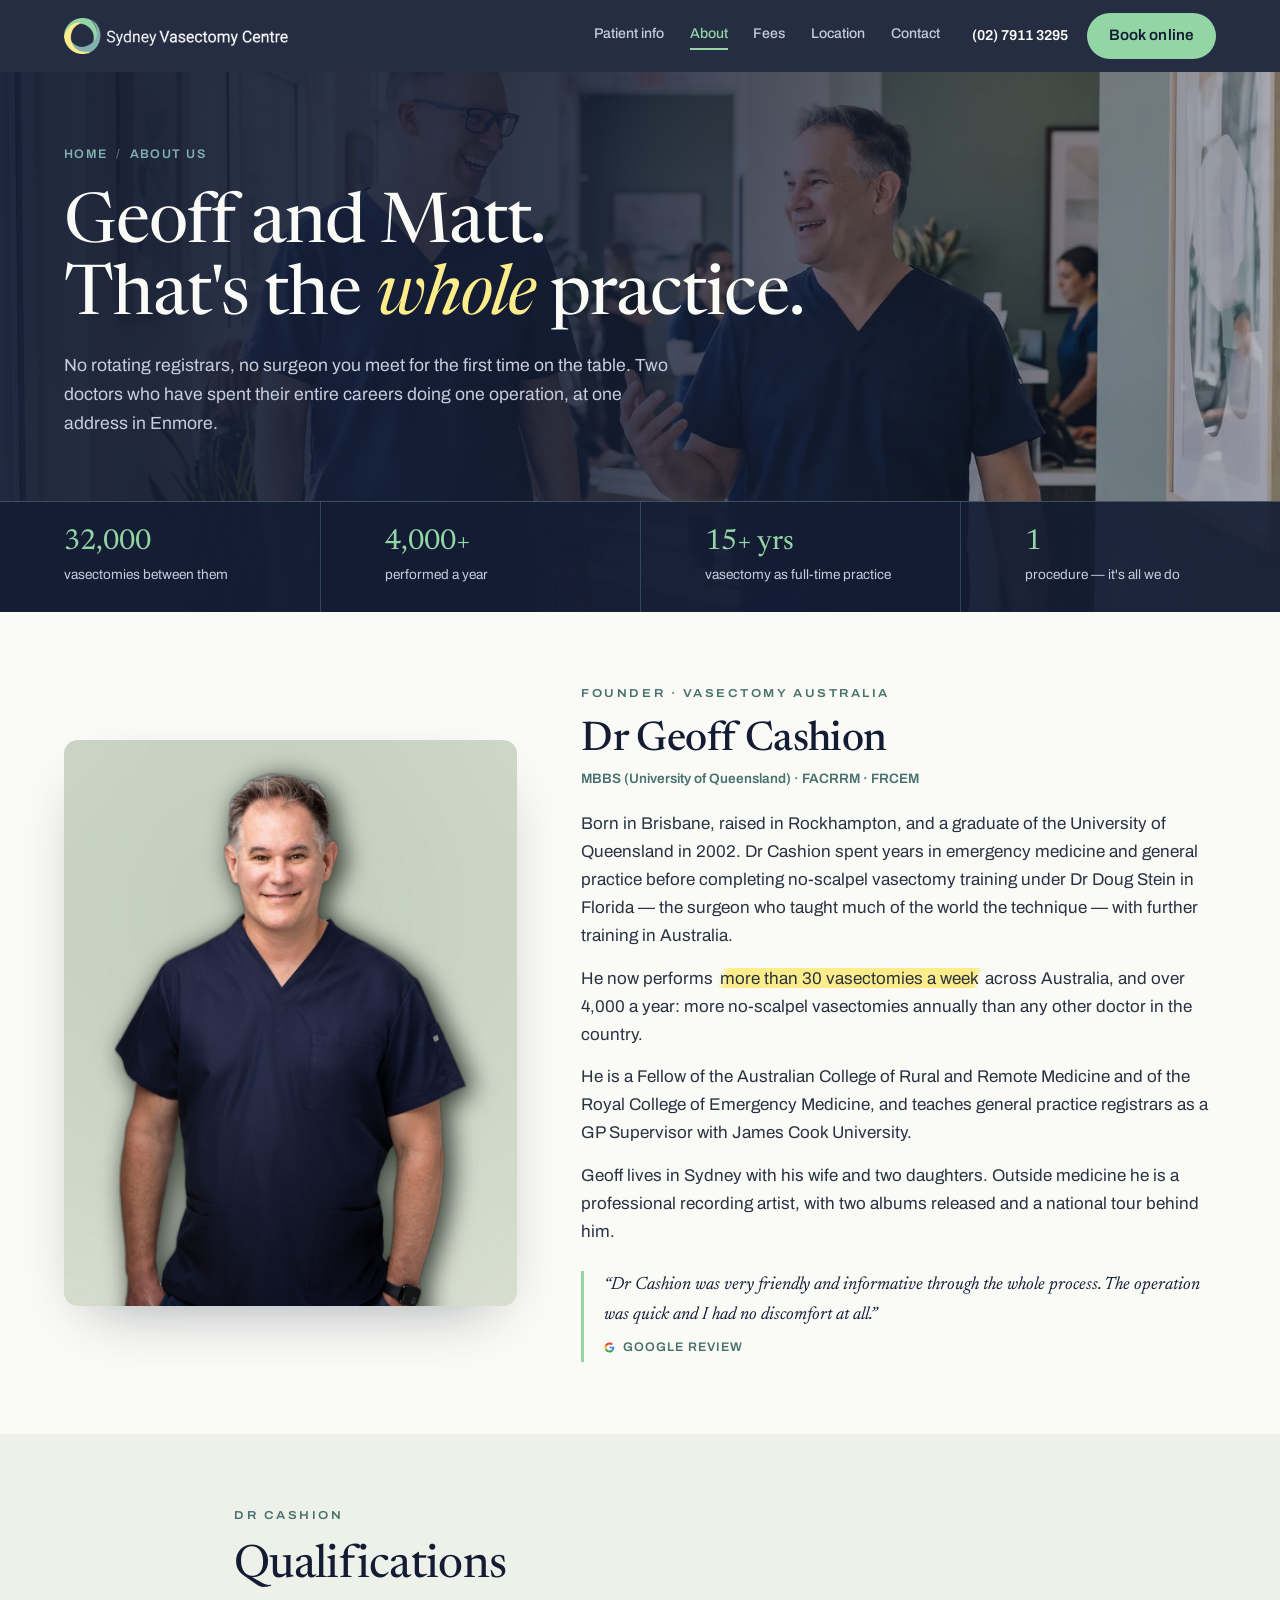
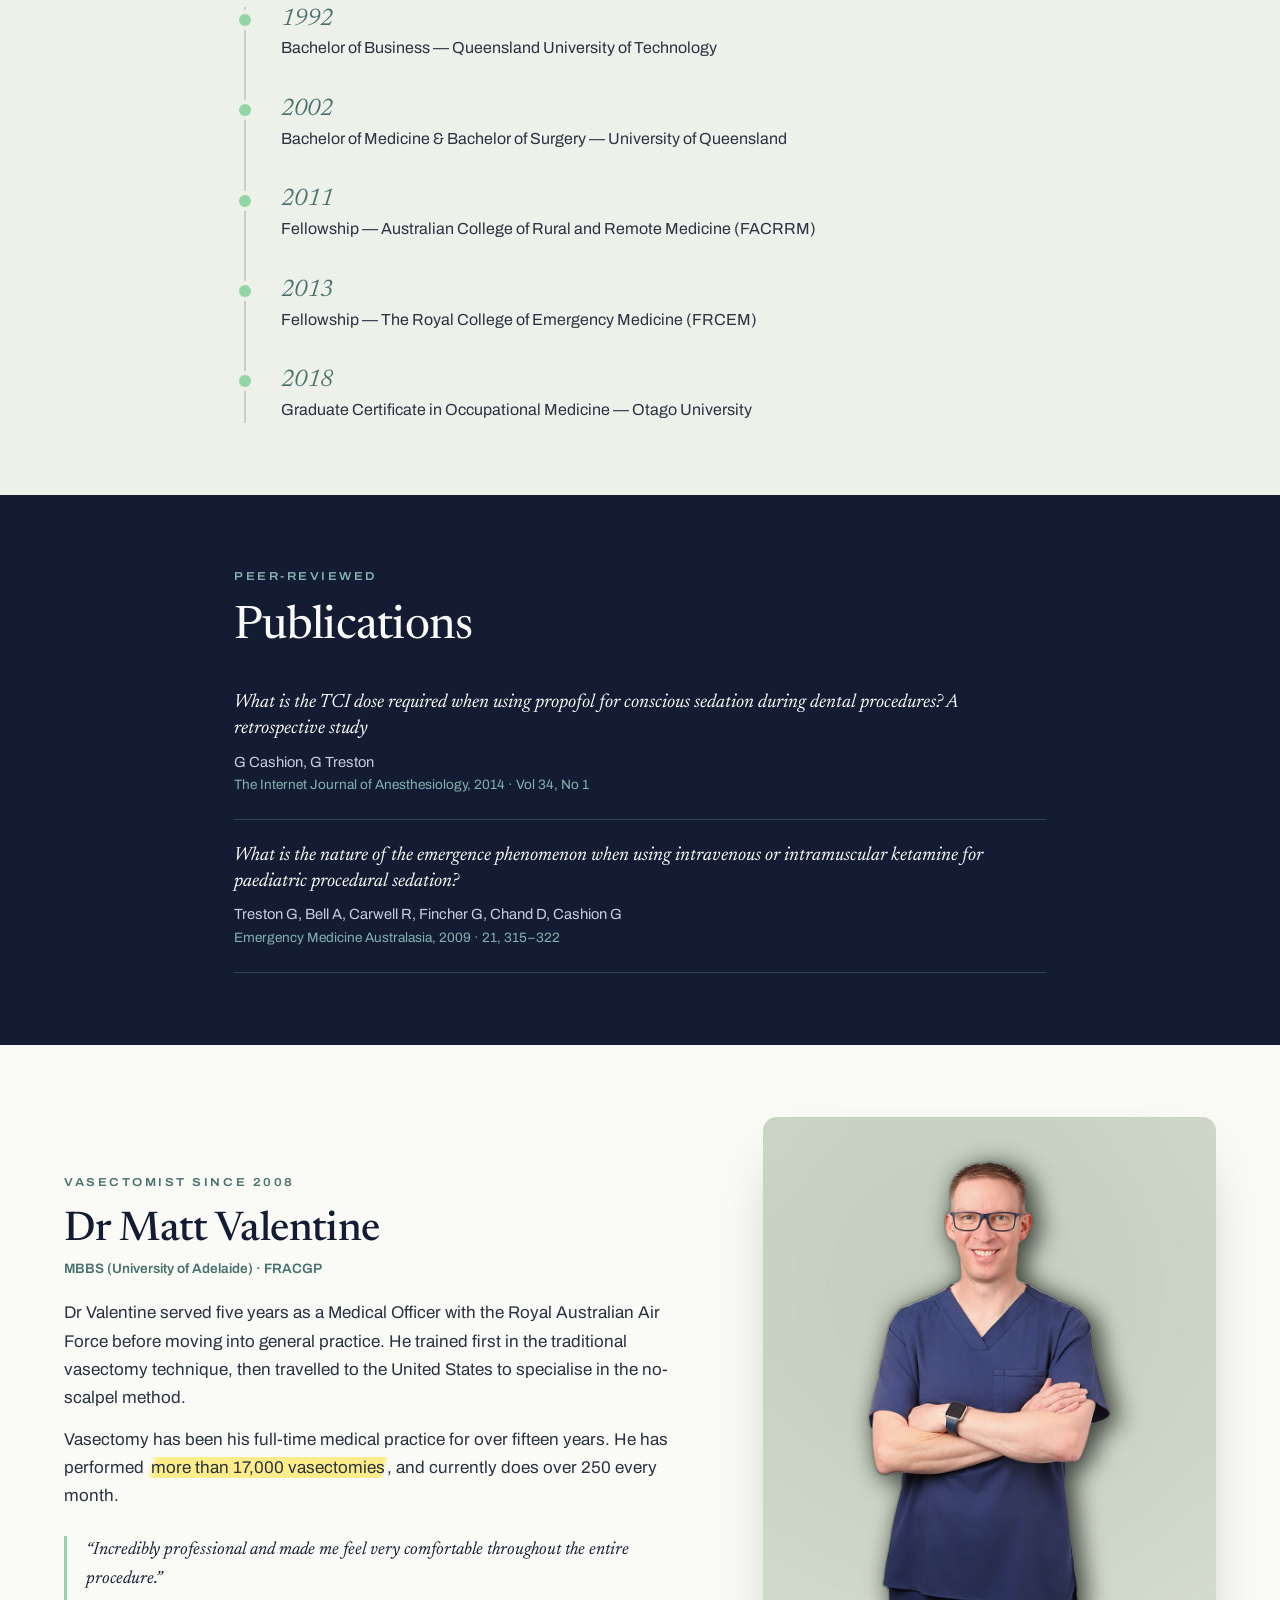
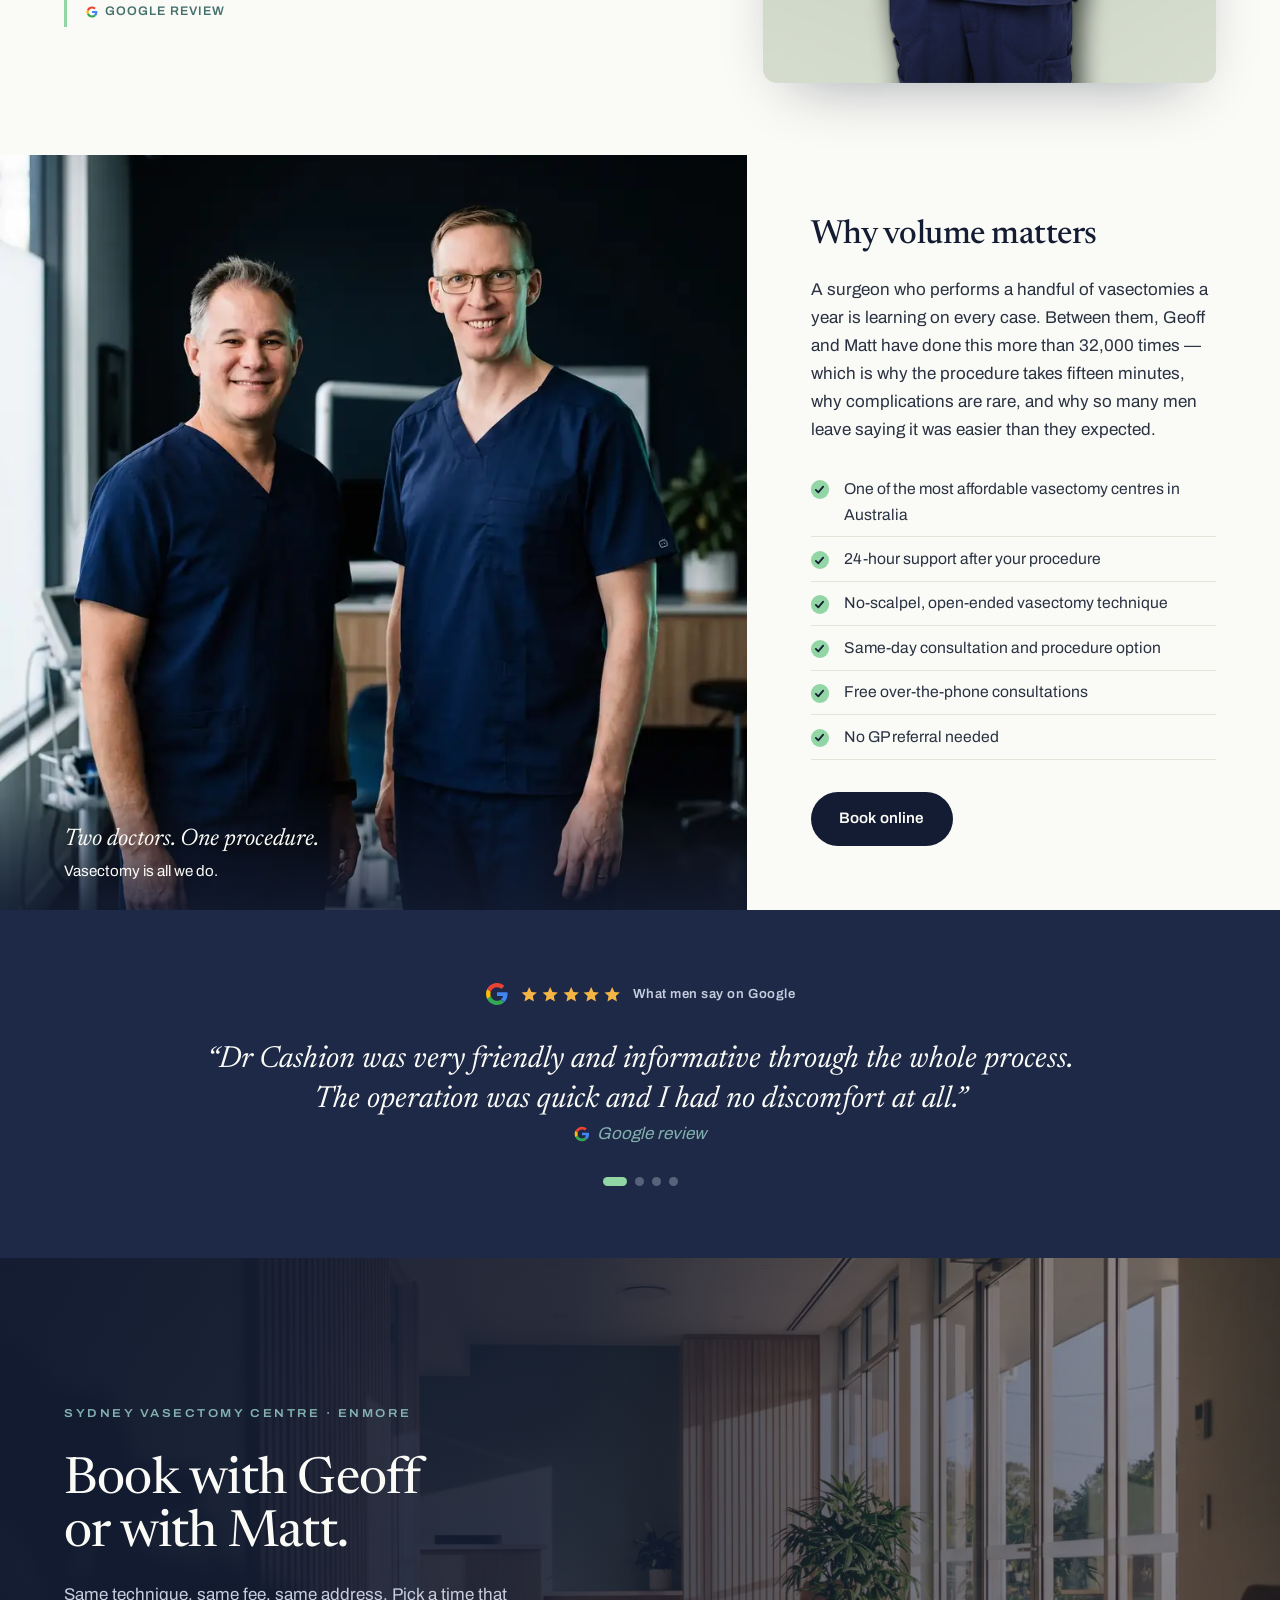
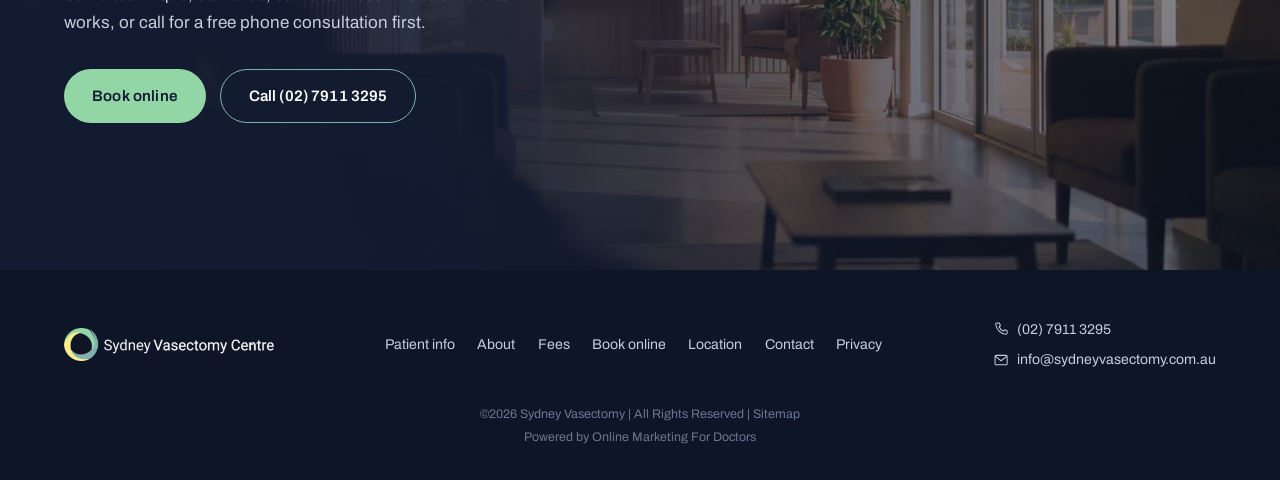
==== about.html @ 4522654b "Build out the remaining pages Adds the six inner pages the old site carried, in the same editorial s" ====
<!DOCTYPE html>
<html lang="en-AU">
<head>
<meta charset="utf-8">
<meta name="viewport" content="width=device-width, initial-scale=1">
<title>About Us | Dr Geoff Cashion &amp; Dr Matt Valentine | Sydney Vasectomy Centre</title>
<meta name="description" content="Meet Dr Geoff Cashion and Dr Matt Valentine — between them, 32,000 vasectomies. The Sydney Vasectomy Centre performs no-scalpel vasectomy, and nothing else, in Enmore.">
<link rel="icon" type="image/png" href="assets/img/logo-mark.png">
<link rel="stylesheet" href="assets/css/style.css">
<link rel="stylesheet" href="assets/css/pages.css">
</head>
<body>

<header class="topbar" id="top">
  <a class="brand" href="index.html">
    <img src="assets/img/logo.png" alt="Sydney Vasectomy Centre" width="380" height="60">
  </a>
  <nav class="nav" aria-label="Main">
    <a href="patient-information.html">Patient info</a>
    <a href="about.html" aria-current="page">About</a>
    <a href="fees.html">Fees</a>
    <a href="location.html">Location</a>
    <a href="contact.html">Contact</a>
  </nav>
  <div class="topbar-actions">
    <a class="phone" href="tel:0279113295">(02) 7911 3295</a>
    <a class="btn btn-mint" href="book.html">Book online</a>
  </div>
  <button class="nav-toggle" aria-expanded="false" aria-label="Open menu"><span></span></button>
</header>

<main>

  <!-- ============ HERO ============ -->
  <section class="page-hero">
    <img class="page-hero-bg" src="assets/img/duo-corridor.webp" alt="" width="1600" height="1073">
    <div class="page-hero-inner">
      <p class="crumbs"><a href="index.html">Home</a><span>/</span>About us</p>
      <h1>Geoff and Matt.<br>That's the <em>whole</em> practice.</h1>
      <p class="lede-light">No rotating registrars, no surgeon you meet for the first time
      on the table. Two doctors who have spent their entire careers doing one operation,
      at one address in Enmore.</p>
    </div>
    <div class="facts">
      <div><strong>32,000</strong><span>vasectomies between them</span></div>
      <div><strong>4,000+</strong><span>performed a year</span></div>
      <div><strong>15+ yrs</strong><span>vasectomy as full-time practice</span></div>
      <div><strong>1</strong><span>procedure — it's all we do</span></div>
    </div>
  </section>

  <!-- ============ DR GEOFF ============ -->
  <section class="band-paper" id="dr-cashion">
    <div class="wrap">
      <article class="profile">
        <figure class="profile-photo">
          <img src="assets/img/dr-geoff-studio.jpg" alt="Dr Geoff Cashion" width="1000" height="1250">
        </figure>
        <div class="profile-body">
          <p class="eyebrow">Founder · Vasectomy Australia</p>
          <h3>Dr Geoff Cashion</h3>
          <p class="credentials">MBBS (University of Queensland) · FACRRM · FRCEM</p>
          <p>Born in Brisbane, raised in Rockhampton, and a graduate of the University of
          Queensland in 2002. Dr Cashion spent years in emergency medicine and general
          practice before completing no-scalpel vasectomy training under Dr Doug Stein in
          Florida — the surgeon who taught much of the world the technique — with further
          training in Australia.</p>
          <p>He now performs <mark>more than 30 vasectomies a week</mark> across Australia,
          and over 4,000 a year: more no-scalpel vasectomies annually than any other doctor
          in the country.</p>
          <p>He is a Fellow of the Australian College of Rural and Remote Medicine and of
          the Royal College of Emergency Medicine, and teaches general practice registrars
          as a GP Supervisor with James Cook University.</p>
          <p>Geoff lives in Sydney with his wife and two daughters. Outside medicine he is
          a professional recording artist, with two albums released and a national tour
          behind him.</p>
          <blockquote class="margin-quote">
            <p>“Dr Cashion was very friendly and informative through the whole process.
            The operation was quick and I had no discomfort at all.”</p>
            <cite class="google-cite"><span class="g-logo" aria-hidden="true"></span>Google review</cite>
          </blockquote>
        </div>
      </article>
    </div>
  </section>

  <!-- ============ QUALIFICATIONS TIMELINE ============ -->
  <section class="band-sage">
    <div class="wrap wrap-narrow">
      <p class="eyebrow">Dr Cashion</p>
      <h2 class="section-title">Qualifications</h2>
      <ol class="timeline">
        <li>
          <span class="t-year">1992</span>
          <p class="t-body">Bachelor of Business — Queensland University of Technology</p>
        </li>
        <li>
          <span class="t-year">2002</span>
          <p class="t-body">Bachelor of Medicine &amp; Bachelor of Surgery — University of Queensland</p>
        </li>
        <li>
          <span class="t-year">2011</span>
          <p class="t-body">Fellowship — Australian College of Rural and Remote Medicine (FACRRM)</p>
        </li>
        <li>
          <span class="t-year">2013</span>
          <p class="t-body">Fellowship — The Royal College of Emergency Medicine (FRCEM)</p>
        </li>
        <li>
          <span class="t-year">2018</span>
          <p class="t-body">Graduate Certificate in Occupational Medicine — Otago University</p>
        </li>
      </ol>
    </div>
  </section>

  <!-- ============ PUBLICATIONS ============ -->
  <section class="band-ink">
    <div class="wrap wrap-narrow">
      <p class="eyebrow eyebrow-light">Peer-reviewed</p>
      <h2 class="section-title">Publications</h2>
      <ul class="papers">
        <li>
          <cite>What is the TCI dose required when using propofol for conscious sedation
          during dental procedures? A retrospective study</cite>
          <p class="authors">G Cashion, G Treston</p>
          <p class="journal">The Internet Journal of Anesthesiology, 2014 · Vol 34, No 1</p>
        </li>
        <li>
          <cite>What is the nature of the emergence phenomenon when using intravenous or
          intramuscular ketamine for paediatric procedural sedation?</cite>
          <p class="authors">Treston G, Bell A, Carwell R, Fincher G, Chand D, Cashion G</p>
          <p class="journal">Emergency Medicine Australasia, 2009 · 21, 315–322</p>
        </li>
      </ul>
    </div>
  </section>

  <!-- ============ DR MATT ============ -->
  <section class="band-paper" id="dr-valentine">
    <div class="wrap">
      <article class="profile profile-flip">
        <figure class="profile-photo">
          <img src="assets/img/dr-matt-studio.jpg" alt="Dr Matt Valentine" width="1000" height="1250" loading="lazy">
        </figure>
        <div class="profile-body">
          <p class="eyebrow">Vasectomist since 2008</p>
          <h3>Dr Matt Valentine</h3>
          <p class="credentials">MBBS (University of Adelaide) · FRACGP</p>
          <p>Dr Valentine served five years as a Medical Officer with the Royal Australian
          Air Force before moving into general practice. He trained first in the traditional
          vasectomy technique, then travelled to the United States to specialise in the
          no-scalpel method.</p>
          <p>Vasectomy has been his full-time medical practice for over fifteen years. He has
          performed <mark>more than 17,000 vasectomies</mark>, and currently does over 250
          every month.</p>
          <blockquote class="margin-quote">
            <p>“Incredibly professional and made me feel very comfortable throughout the
            entire procedure.”</p>
            <cite class="google-cite"><span class="g-logo" aria-hidden="true"></span>Google review</cite>
          </blockquote>
        </div>
      </article>
    </div>
  </section>

  <!-- ============ WHY IT MATTERS ============ -->
  <section class="duo-band">
    <figure class="duo-image">
      <img src="assets/img/hero-duo.webp" alt="Dr Geoff Cashion and Dr Matt Valentine" width="900" height="1117" loading="lazy">
      <figcaption><span>Two doctors. One procedure.</span> Vasectomy is all we do.</figcaption>
    </figure>
    <div class="why-choose">
      <h2>Why volume matters</h2>
      <p style="margin-bottom:1.4rem">A surgeon who performs a handful of vasectomies a year
      is learning on every case. Between them, Geoff and Matt have done this more than
      32,000 times — which is why the procedure takes fifteen minutes, why complications
      are rare, and why so many men leave saying it was easier than they expected.</p>
      <ul class="checklist">
        <li>One of the most affordable vasectomy centres in Australia</li>
        <li>24-hour support after your procedure</li>
        <li>No-scalpel, open-ended vasectomy technique</li>
        <li>Same-day consultation and procedure option</li>
        <li>Free over-the-phone consultations</li>
        <li>No GP referral needed</li>
      </ul>
      <a class="btn btn-navy" href="book.html">Book online</a>
    </div>
  </section>

  <!-- ============ REVIEWS CAROUSEL ============ -->
  <section class="band-navy">
    <div class="wrap">
      <div class="rating" style="justify-content:center;margin-bottom:2.2rem">
        <span class="g-logo g-logo-lg" aria-hidden="true"></span>
        <span class="stars" aria-hidden="true">
          <svg viewBox="0 0 24 24"><polygon points="12,2.5 14.9,9 22,9.7 16.7,14.4 18.2,21.4 12,17.8 5.8,21.4 7.3,14.4 2,9.7 9.1,9"/></svg>
          <svg viewBox="0 0 24 24"><polygon points="12,2.5 14.9,9 22,9.7 16.7,14.4 18.2,21.4 12,17.8 5.8,21.4 7.3,14.4 2,9.7 9.1,9"/></svg>
          <svg viewBox="0 0 24 24"><polygon points="12,2.5 14.9,9 22,9.7 16.7,14.4 18.2,21.4 12,17.8 5.8,21.4 7.3,14.4 2,9.7 9.1,9"/></svg>
          <svg viewBox="0 0 24 24"><polygon points="12,2.5 14.9,9 22,9.7 16.7,14.4 18.2,21.4 12,17.8 5.8,21.4 7.3,14.4 2,9.7 9.1,9"/></svg>
          <svg viewBox="0 0 24 24"><polygon points="12,2.5 14.9,9 22,9.7 16.7,14.4 18.2,21.4 12,17.8 5.8,21.4 7.3,14.4 2,9.7 9.1,9"/></svg>
        </span>
        <span class="rating-label">What men say on Google</span>
      </div>

      <div class="carousel">
        <div class="carousel-track">
          <figure>
            <blockquote><p>“Dr Cashion was very friendly and informative through the whole
            process. The operation was quick and I had no discomfort at all.”</p></blockquote>
            <cite class="google-cite"><span class="g-logo" aria-hidden="true"></span>Google review</cite>
          </figure>
          <figure>
            <blockquote><p>“Incredibly professional and made me feel very comfortable
            throughout the entire procedure.”</p></blockquote>
            <cite class="google-cite"><span class="g-logo" aria-hidden="true"></span>Google review</cite>
          </figure>
          <figure>
            <blockquote><p>“He's the doc who did my vasectomy and he's great. In and out,
            no fuss, and he explained everything as he went.”</p></blockquote>
            <cite class="google-cite"><span class="g-logo" aria-hidden="true"></span>Google review</cite>
          </figure>
          <figure>
            <blockquote><p>“Easily the least stressful medical appointment I've ever had.
            Back at work the next day.”</p></blockquote>
            <cite class="google-cite"><span class="g-logo" aria-hidden="true"></span>Google review</cite>
          </figure>
        </div>
        <div class="carousel-dots" role="tablist" aria-label="Reviews"></div>
      </div>
    </div>
  </section>

  <!-- ============ CTA ============ -->
  <section class="closing">
    <img class="closing-bg" src="assets/img/clinic-bg.webp" alt="" width="1500" height="837" loading="lazy">
    <div class="closing-inner">
      <p class="eyebrow eyebrow-light">Sydney Vasectomy Centre · Enmore</p>
      <h2>Book with Geoff<br>or with Matt.</h2>
      <p>Same technique, same fee, same address. Pick a time that works, or call for a free
      phone consultation first.</p>
      <div class="hero-cta">
        <a class="btn btn-mint" href="book.html">Book online</a>
        <a class="btn btn-ghost" href="tel:0279113295">Call (02) 7911 3295</a>
      </div>
    </div>
  </section>

</main>

<footer class="footer">
  <div class="footer-inner">
    <img class="footer-logo" src="assets/img/logo.png" alt="Sydney Vasectomy Centre" width="380" height="60">
    <nav aria-label="Footer">
      <a href="patient-information.html">Patient info</a>
      <a href="about.html">About</a>
      <a href="fees.html">Fees</a>
      <a href="book.html">Book online</a>
      <a href="location.html">Location</a>
      <a href="contact.html">Contact</a>
      <a href="privacy-policy.html">Privacy</a>
    </nav>
    <div class="footer-contact">
      <a href="tel:0279113295">
        <svg class="icon" viewBox="0 0 24 24" aria-hidden="true"><path d="M6.5 3h3l1.5 4-2 1.5a12 12 0 0 0 6.5 6.5L17 13l4 1.5v3a2 2 0 0 1-2.2 2A17 17 0 0 1 4 5.2 2 2 0 0 1 6 3z"/></svg>
        (02) 7911 3295
      </a>
      <a href="mailto:info@sydneyvasectomy.com.au">
        <svg class="icon" viewBox="0 0 24 24" aria-hidden="true"><rect x="3" y="5" width="18" height="14" rx="2"/><path d="M3.5 6.5 12 13l8.5-6.5"/></svg>
        info@sydneyvasectomy.com.au
      </a>
    </div>
  </div>
  <p class="footer-legal">©2026 Sydney Vasectomy | All Rights Reserved | Sitemap<br>
  Powered by Online Marketing For Doctors</p>
</footer>

<script src="assets/js/main.js"></script>
</body>
</html>
---- assets/css/style.css ----
/* ================================================================
   Sydney Vasectomy Centre — editorial rebuild
   Palette: scrub ink, paper, logo mint / butter / teal
   Type: Newsreader (display) + Archivo (text)
   ================================================================ */

@font-face {
  font-family: 'Newsreader';
  src: url('../fonts/Newsreader[opsz,wght].woff2') format('woff2');
  font-weight: 200 800;
  font-style: normal;
  font-display: swap;
}
@font-face {
  font-family: 'Newsreader';
  src: url('../fonts/Newsreader-Italic[opsz,wght].woff2') format('woff2');
  font-weight: 200 800;
  font-style: italic;
  font-display: swap;
}
@font-face {
  font-family: 'Archivo';
  src: url('../fonts/Archivo[wdth,wght].woff2') format('woff2');
  font-weight: 100 900;
  font-stretch: 62.5% 125%;
  font-display: swap;
}

:root {
  --ink: #131c33;
  --navy: #1d2947;
  --paper: #fafaf6;
  --sage: #eef1ea;
  --mint: #93d6a6;
  --butter: #fded8a;
  --teal: #83b1af;
  --teal-deep: #47716d;
  --text: #2a3242;
  --text-light: #c6cddd;
  --serif: 'Newsreader', 'Iowan Old Style', Georgia, serif;
  --sans: 'Archivo', 'Helvetica Neue', Arial, sans-serif;
  --gutter: clamp(1.25rem, 5vw, 4.5rem);
}

* { margin: 0; padding: 0; box-sizing: border-box; }

html { scroll-behavior: smooth; }
@media (prefers-reduced-motion: reduce) {
  html { scroll-behavior: auto; }
  *, *::before, *::after { animation: none !important; transition: none !important; }
}

body {
  font-family: var(--sans);
  font-size: 1.0625rem;
  line-height: 1.65;
  color: var(--text);
  background: var(--paper);
  -webkit-font-smoothing: antialiased;
}

img { max-width: 100%; height: auto; display: block; }

h1, h2, h3 {
  font-family: var(--serif);
  font-optical-sizing: auto;
  font-weight: 500;
  line-height: 1.04;
  letter-spacing: -0.015em;
  color: var(--ink);
}

a { color: var(--teal-deep); }

mark {
  background: linear-gradient(104deg, transparent 2%, var(--butter) 5%, var(--butter) 96%, transparent 98%);
  padding: 0.05em 0.25em;
  margin: 0 -0.1em;
  color: inherit;
  border-radius: 2px;
}

.eyebrow {
  font-size: 0.72rem;
  font-weight: 600;
  font-stretch: 112%;
  letter-spacing: 0.22em;
  text-transform: uppercase;
  color: var(--teal-deep);
  margin-bottom: 1.1rem;
}
.eyebrow-light { color: var(--teal); }

/* ---------------- buttons ---------------- */
.btn {
  display: inline-block;
  font-family: var(--sans);
  font-weight: 600;
  font-size: 0.95rem;
  letter-spacing: 0.01em;
  text-decoration: none;
  padding: 0.85rem 1.7rem;
  border-radius: 999px;
  border: 1.5px solid transparent;
  transition: transform 0.15s ease, background-color 0.15s ease, color 0.15s ease;
}
.btn:hover { transform: translateY(-1px); }
.btn:focus-visible { outline: 3px solid var(--mint); outline-offset: 3px; }
.btn-mint { background: var(--mint); color: var(--ink); }
.btn-mint:hover { background: #a6e0b6; }
.btn-ghost { border-color: var(--teal); color: var(--paper); }
.btn-ghost:hover { border-color: var(--mint); color: var(--mint); }
.btn-navy { background: var(--ink); color: var(--paper); }
.btn-navy:hover { background: var(--navy); }

/* ---------------- topbar ---------------- */
.topbar {
  position: sticky;
  top: 0;
  z-index: 50;
  display: flex;
  align-items: center;
  gap: 2rem;
  padding: 0.8rem var(--gutter);
  background: rgba(19, 28, 51, 0.92);
  backdrop-filter: blur(8px);
}
.brand {
  display: flex;
  align-items: center;
  text-decoration: none;
  margin-right: auto;
}
.brand img { width: 224px; height: auto; }
.nav { display: flex; gap: 1.6rem; }
.nav a {
  font-size: 0.88rem;
  font-weight: 500;
  color: var(--text-light);
  text-decoration: none;
}
.nav a:hover { color: var(--mint); }
.topbar-actions { display: flex; align-items: center; gap: 1.2rem; }
.topbar-actions .btn { padding: 0.6rem 1.3rem; }
.phone {
  font-size: 0.9rem;
  font-weight: 600;
  color: var(--paper);
  text-decoration: none;
  white-space: nowrap;
}
.phone:hover { color: var(--mint); }
.nav-toggle { display: none; }

/* ---------------- hero ---------------- */
.hero {
  background: var(--ink);
  color: var(--text-light);
  overflow: hidden;
}
.hero-inner {
  display: grid;
  grid-template-columns: minmax(0, 1.1fr) minmax(0, 0.9fr);
  align-items: end;
  gap: 2rem;
  max-width: 1280px;
  margin: 0 auto;
  padding: clamp(3rem, 7vh, 5.5rem) var(--gutter) 0;
}
.hero-copy { padding-bottom: clamp(2.5rem, 6vh, 5rem); }
.hero h1 {
  font-size: clamp(2.9rem, 6.6vw, 5.9rem);
  font-weight: 420;
  color: var(--paper);
  margin-bottom: 1.6rem;
}
.hero .tally {
  font-style: italic;
  font-weight: 340;
  color: var(--butter);
  letter-spacing: 0.01em;
}
.hero-sub {
  max-width: 34rem;
  font-size: 1.14rem;
  margin-bottom: 2.2rem;
}
.hero-sub strong { color: var(--paper); }
.hero-cta { display: flex; flex-wrap: wrap; gap: 0.9rem; }

.hero-portrait {
  position: relative;
  align-self: end;
}
.hero-portrait img {
  width: 100%;
  border-radius: 14px 14px 0 0;
  box-shadow: 0 -10px 60px -20px rgba(0, 0, 0, 0.6);
}
.hero-portrait figcaption {
  position: absolute;
  left: 1rem;
  bottom: 1rem;
  font-size: 0.7rem;
  font-weight: 600;
  font-stretch: 112%;
  letter-spacing: 0.14em;
  text-transform: uppercase;
  color: var(--paper);
  background: rgba(19, 28, 51, 0.72);
  backdrop-filter: blur(4px);
  padding: 0.35rem 0.8rem;
  border-radius: 999px;
}

.hero-stats {
  display: grid;
  grid-template-columns: repeat(4, 1fr);
  border-top: 1px solid rgba(131, 177, 175, 0.28);
}
.hero-stats > div {
  padding: 1.4rem var(--gutter);
  text-align: left;
}
.hero-stats > div + div { border-left: 1px solid rgba(131, 177, 175, 0.28); }
.hero-stats strong {
  display: block;
  font-family: var(--serif);
  font-size: 1.9rem;
  font-weight: 450;
  color: var(--mint);
  line-height: 1.1;
}
.hero-stats span { font-size: 0.85rem; }

/* ---------------- thin icons ---------------- */
.icon {
  width: 1.15em;
  height: 1.15em;
  flex: none;
  fill: none;
  stroke: currentColor;
  stroke-width: 1.5;
  stroke-linecap: round;
  stroke-linejoin: round;
  vertical-align: -0.18em;
}
.icon-lg {
  width: 2rem;
  height: 2rem;
  stroke-width: 1.2;
  color: var(--teal-deep);
  margin-bottom: 0.9rem;
  display: block;
}
.btn .icon { margin-right: 0.5rem; }
.btn { display: inline-flex; align-items: center; justify-content: center; }

/* Google mark — official four-colour G */
.g-logo {
  display: inline-block;
  width: 0.95em;
  height: 0.95em;
  flex: none;
  vertical-align: -0.14em;
  background: center/contain no-repeat url("data:image/svg+xml,%3Csvg xmlns='http://www.w3.org/2000/svg' viewBox='0 0 48 48'%3E%3Cpath fill='%234285F4' d='M45.1 24.5c0-1.6-.1-2.7-.4-4H24v7.3h12.1c-.2 1.9-1.6 4.9-4.5 6.9l6.9 5.4c4.1-3.8 6.6-9.4 6.6-15.6z'/%3E%3Cpath fill='%2334A853' d='M24 46c5.9 0 10.9-2 14.5-5.3l-6.9-5.4c-1.9 1.3-4.4 2.2-7.6 2.2-5.8 0-10.7-3.8-12.5-9.1l-7.1 5.5C8.1 41 15.4 46 24 46z'/%3E%3Cpath fill='%23FBBC05' d='M11.5 28.4c-.5-1.4-.7-2.9-.7-4.4s.3-3 .7-4.4l-7.1-5.5C2.9 17 2 20.4 2 24s.9 7 2.4 9.9l7.1-5.5z'/%3E%3Cpath fill='%23EA4335' d='M24 10.5c4.1 0 6.9 1.8 8.5 3.3l6.1-6C34.9 4.3 29.9 2 24 2 15.4 2 8.1 7 4.4 14.1l7.1 5.5c1.8-5.3 6.7-9.1 12.5-9.1z'/%3E%3C/svg%3E");
}
.g-logo-lg { width: 1.5rem; height: 1.5rem; }
.google-cite {
  display: inline-flex;
  align-items: center;
  gap: 0.45rem;
}

/* ---------------- pillars ---------------- */
.pillars {
  display: grid;
  grid-template-columns: repeat(3, 1fr);
  gap: clamp(1.5rem, 4vw, 4rem);
  max-width: 1280px;
  margin: 0 auto;
  padding: clamp(3.5rem, 8vh, 6rem) var(--gutter);
}
.pillar h2 {
  font-size: 1.9rem;
  font-style: italic;
  font-weight: 460;
  margin-bottom: 0.7rem;
}
.pillar h2::after {
  content: '';
  display: block;
  width: 2.4rem;
  height: 4px;
  margin-top: 0.6rem;
  background: var(--mint);
  border-radius: 2px;
}
.pillar:nth-child(2) h2::after { background: var(--butter); }
.pillar:nth-child(3) h2::after { background: var(--teal); }
.pillar p { font-size: 0.98rem; }

/* ---------------- doctors ---------------- */
.doctors {
  background: var(--sage);
  padding: clamp(4rem, 9vh, 7rem) var(--gutter);
}
.section-head { max-width: 1280px; margin: 0 auto 3.5rem; }
.section-head h2, .faq h2, .pricing h2, .closing h2 {
  font-size: clamp(2rem, 4vw, 3.2rem);
  font-weight: 440;
}

.profile {
  display: grid;
  grid-template-columns: minmax(0, 5fr) minmax(0, 7fr);
  gap: clamp(2rem, 5vw, 5rem);
  align-items: center;
  max-width: 1280px;
  margin: 0 auto;
}
.profile + .profile { margin-top: clamp(3.5rem, 8vh, 6rem); }
.profile-flip { grid-template-columns: minmax(0, 7fr) minmax(0, 5fr); }
.profile-flip .profile-photo { order: 2; }
.profile-photo img {
  width: 100%;
  border-radius: 14px;
  box-shadow: 0 24px 60px -30px rgba(19, 28, 51, 0.45);
}
.profile-body h3 {
  font-size: clamp(1.9rem, 3.2vw, 2.7rem);
  margin-bottom: 0.35rem;
}
.credentials {
  font-size: 0.85rem;
  font-weight: 600;
  color: var(--teal-deep);
  margin-bottom: 1.2rem;
}
.profile-body > p + p { margin-top: 0.9rem; }
.margin-quote {
  margin-top: 1.6rem;
  padding-left: 1.2rem;
  border-left: 3px solid var(--mint);
}
.margin-quote p {
  font-family: var(--serif);
  font-style: italic;
  font-size: 1.12rem;
  color: var(--ink);
}
.margin-quote cite {
  display: block;
  margin-top: 0.4rem;
  font-style: normal;
  font-size: 0.78rem;
  font-weight: 600;
  letter-spacing: 0.08em;
  text-transform: uppercase;
  color: var(--teal-deep);
}

/* ---------------- duo band + why choose ---------------- */
.duo-band {
  display: grid;
  grid-template-columns: minmax(0, 7fr) minmax(0, 5fr);
  align-items: stretch;
  background: var(--paper);
}
.duo-image { position: relative; min-height: clamp(320px, 40vw, 620px); }
.duo-image img {
  position: absolute;
  inset: 0;
  width: 100%;
  height: 100%;
  object-fit: cover;
}
.duo-image figcaption {
  position: absolute;
  left: 0;
  bottom: 0;
  padding: 2.2rem var(--gutter) 1.6rem;
  width: 100%;
  color: var(--paper);
  font-size: 0.95rem;
  background: linear-gradient(transparent, rgba(19, 28, 51, 0.82));
}
.duo-image figcaption span {
  display: block;
  font-family: var(--serif);
  font-size: 1.5rem;
  font-style: italic;
}
.why-choose {
  padding: clamp(2.5rem, 5vw, 4rem);
  display: flex;
  flex-direction: column;
  justify-content: center;
}
.why-choose h2 { font-size: clamp(1.7rem, 2.6vw, 2.3rem); margin-bottom: 1.4rem; }
.checklist { list-style: none; margin-bottom: 2rem; }
.checklist li {
  position: relative;
  padding: 0.55rem 0 0.55rem 2.1rem;
  border-bottom: 1px solid #e2e5da;
  font-size: 0.98rem;
}
.checklist li::before {
  content: '';
  position: absolute;
  left: 0;
  top: 0.85rem;
  width: 1.15rem;
  height: 1.15rem;
  border-radius: 50%;
  background: var(--mint) url("data:image/svg+xml,%3Csvg xmlns='http://www.w3.org/2000/svg' viewBox='0 0 16 16'%3E%3Cpath fill='none' stroke='%23131c33' stroke-width='2.2' stroke-linecap='round' stroke-linejoin='round' d='M3.5 8.5l3 3 6-7'/%3E%3C/svg%3E") center/70% no-repeat;
}
.why-choose .btn { align-self: flex-start; }

/* ---------------- how it works ---------------- */
.how {
  background: var(--navy);
  color: var(--text-light);
  padding: clamp(4rem, 9vh, 7rem) var(--gutter);
}
.how-intro { max-width: 1280px; margin: 0 auto 3rem; }
.how-intro h2 {
  color: var(--paper);
  font-size: clamp(2rem, 4vw, 3.2rem);
  margin-bottom: 1rem;
}
.how-intro p { max-width: 36rem; }
.steps {
  max-width: 1280px;
  margin: 0 auto;
  columns: 2;
  column-gap: clamp(2rem, 5vw, 5rem);
  list-style: none;
  counter-reset: step;
}
.steps li {
  counter-increment: step;
  break-inside: avoid;
  position: relative;
  padding: 0 0 1.6rem 3.4rem;
  font-size: 1rem;
}
.steps li::before {
  content: counter(step, decimal-leading-zero);
  position: absolute;
  left: 0;
  top: -0.35rem;
  font-family: var(--serif);
  font-style: italic;
  font-size: 1.9rem;
  font-weight: 350;
  color: var(--butter);
}
.video-figure {
  max-width: 1000px;
  margin: 0 auto 3.5rem;
}
.video-figure video {
  width: 100%;
  height: auto;
  display: block;
  border-radius: 14px;
  background: #0d1526;
  box-shadow: 0 30px 70px -35px rgba(0, 0, 0, 0.8);
}
.video-figure figcaption {
  display: flex;
  align-items: center;
  gap: 0.5rem;
  margin-top: 0.9rem;
  font-size: 0.88rem;
  color: var(--teal);
}
.video-figure figcaption .icon { fill: currentColor; }

.how-cta {
  max-width: 1280px;
  margin: 1.5rem auto 0;
  display: flex;
  align-items: center;
  gap: 1.4rem;
  font-family: var(--serif);
  font-style: italic;
  font-size: 1.3rem;
  color: var(--paper);
}

/* ---------------- pricing ---------------- */
.pricing {
  display: grid;
  grid-template-columns: minmax(0, 6fr) minmax(0, 6fr);
  gap: clamp(2.5rem, 6vw, 6rem);
  align-items: center;
  max-width: 1280px;
  margin: 0 auto;
  padding: clamp(4rem, 9vh, 7rem) var(--gutter);
}
.pricing h2 { margin-bottom: 1.8rem; }
.ledger {
  width: 100%;
  max-width: 26rem;
  border-collapse: collapse;
  margin-bottom: 1.6rem;
  font-size: 1.05rem;
}
.ledger td { padding: 0.65rem 0; border-bottom: 1px solid #e2e5da; }
.ledger td:last-child { text-align: right; font-weight: 600; color: var(--ink); }
.ledger-total td {
  border-bottom: none;
  border-top: 2px solid var(--ink);
  font-family: var(--serif);
  font-size: 1.5rem;
  color: var(--ink);
}
.ledger-total td:last-child mark { font-size: 1.9rem; font-weight: 550; }
.pricing p { max-width: 30rem; }
.pricing p + p { margin-top: 0.9rem; }
.lede {
  font-size: 1.08rem;
  color: var(--ink);
  margin-bottom: 1.6rem;
}
.pricing h2 + .lede { margin-top: -0.6rem; }
.fine { font-size: 0.92rem; color: #5a6272; }
.pricing-photo img {
  border-radius: 14px;
  box-shadow: 0 24px 60px -30px rgba(19, 28, 51, 0.4);
}
.pricing-photo figcaption {
  margin-top: 0.8rem;
  font-size: 0.88rem;
  color: #5a6272;
}

/* ---------------- reviews ---------------- */
.reviews {
  background: var(--sage);
  padding: clamp(4rem, 9vh, 7rem) var(--gutter);
  text-align: center;
}
.rating {
  display: flex;
  align-items: center;
  justify-content: center;
  gap: 0.7rem;
  margin-bottom: 2rem;
}
.stars { display: inline-flex; gap: 0.15rem; }
.stars svg {
  width: 1.15rem;
  height: 1.15rem;
  fill: #f5b544;
  stroke: none;
}
.rating-label {
  font-size: 0.82rem;
  font-weight: 600;
  letter-spacing: 0.04em;
  color: #5a6272;
}

.big-quote {
  max-width: 52rem;
  margin: 0 auto 3rem;
}
.big-quote p {
  font-family: var(--serif);
  font-style: italic;
  font-weight: 400;
  font-size: clamp(1.5rem, 3.2vw, 2.4rem);
  line-height: 1.25;
  color: var(--ink);
}
.big-quote cite,
.review-row cite {
  display: flex;
  justify-content: center;
  margin-top: 1rem;
  font-style: normal;
  font-size: 0.78rem;
  font-weight: 600;
  letter-spacing: 0.1em;
  text-transform: uppercase;
  color: var(--teal-deep);
}
.review-row cite { justify-content: flex-start; }
.margin-quote cite { display: inline-flex; }
.review-row {
  display: grid;
  grid-template-columns: repeat(3, 1fr);
  gap: clamp(1.5rem, 4vw, 3.5rem);
  max-width: 1180px;
  margin: 0 auto;
  text-align: left;
}
.review-row blockquote {
  border-top: 3px solid var(--mint);
  padding-top: 1.1rem;
}
.review-row blockquote:nth-child(2) { border-color: var(--butter); }
.review-row blockquote:nth-child(3) { border-color: var(--teal); }
.review-row p {
  font-family: var(--serif);
  font-size: 1.15rem;
  font-style: italic;
  color: var(--ink);
}
.review-row cite { margin-top: 0.7rem; }

/* ---------------- faq ---------------- */
.faq {
  display: grid;
  grid-template-columns: minmax(0, 5fr) minmax(0, 7fr);
  gap: clamp(2.5rem, 6vw, 6rem);
  max-width: 1280px;
  margin: 0 auto;
  padding: clamp(4rem, 9vh, 7rem) var(--gutter);
  align-items: start;
}
.faq-head { position: sticky; top: 6rem; }
.faq-head h2 { margin-bottom: 1rem; }
.faq-list details {
  border-bottom: 1px solid #e2e5da;
}
.faq-list summary {
  cursor: pointer;
  list-style: none;
  position: relative;
  padding: 1.1rem 2.5rem 1.1rem 0;
  font-family: var(--serif);
  font-size: 1.22rem;
  font-weight: 480;
  color: var(--ink);
}
.faq-list summary::-webkit-details-marker { display: none; }
.faq-list summary::after {
  content: '+';
  position: absolute;
  right: 0.2rem;
  top: 50%;
  transform: translateY(-50%);
  font-family: var(--sans);
  font-size: 1.4rem;
  font-weight: 300;
  color: var(--teal-deep);
  transition: transform 0.2s ease;
}
.faq-list details[open] summary::after { transform: translateY(-50%) rotate(45deg); }
.faq-list details > div { padding: 0 0 1.3rem; max-width: 40rem; }
.faq-list details p + p { margin-top: 0.8rem; }
.faq-list summary:focus-visible { outline: 3px solid var(--mint); outline-offset: 2px; }

/* ---------------- closing (full bleed) ---------------- */
.closing {
  position: relative;
  isolation: isolate;
  display: flex;
  align-items: center;
  min-height: clamp(460px, 68vh, 680px);
  background: var(--ink);
  color: var(--text-light);
  overflow: hidden;
}
.closing-bg {
  position: absolute;
  inset: 0;
  width: 100%;
  height: 100%;
  object-fit: cover;
  object-position: center 40%;
  z-index: -2;
}
.closing::after {
  content: '';
  position: absolute;
  inset: 0;
  z-index: -1;
  background:
    linear-gradient(100deg, rgba(19, 28, 51, 0.94) 0%, rgba(19, 28, 51, 0.82) 42%, rgba(19, 28, 51, 0.35) 72%, rgba(19, 28, 51, 0.15) 100%),
    linear-gradient(rgba(19, 28, 51, 0.25), rgba(19, 28, 51, 0.45));
}
.closing-inner {
  width: 100%;
  max-width: 1280px;
  margin: 0 auto;
  padding: clamp(4rem, 10vh, 6rem) var(--gutter);
}
.closing h2 { color: var(--paper); margin-bottom: 1.2rem; }
.closing p { max-width: 30rem; margin-bottom: 2rem; }

/* ---------------- footer ---------------- */
.footer {
  background: #0d1526;
  color: var(--text-light);
  padding: 3rem var(--gutter) 2rem;
}
.footer-inner {
  display: flex;
  flex-wrap: wrap;
  align-items: center;
  gap: 2rem;
  max-width: 1280px;
  margin: 0 auto 2rem;
}
.footer-logo { width: 210px; height: auto; }
.footer nav { display: flex; flex-wrap: wrap; gap: 1.4rem; margin: 0 auto; }
.footer nav a, .footer-contact a {
  color: var(--text-light);
  font-size: 0.88rem;
  text-decoration: none;
}
.footer nav a:hover, .footer-contact a:hover { color: var(--mint); }
.footer-contact { display: flex; flex-direction: column; gap: 0.45rem; }
.footer-contact a { display: inline-flex; align-items: center; gap: 0.5rem; }
.footer-legal {
  text-align: center;
  font-size: 0.78rem;
  color: #6b7690;
  line-height: 1.8;
}

/* ---------------- reveal animation ---------------- */
.reveal {
  opacity: 0;
  transform: translateY(24px);
  transition: opacity 0.7s ease, transform 0.7s ease;
}
.reveal.is-visible { opacity: 1; transform: none; }
@media (prefers-reduced-motion: reduce) {
  .reveal { opacity: 1; transform: none; }
}

/* ---------------- responsive ---------------- */
@media (max-width: 1080px) {
  .nav { display: none; }
}

@media (max-width: 900px) {
  .hero-inner { grid-template-columns: 1fr; }
  .hero-portrait { max-width: 420px; margin: 1.5rem auto 0; }
  .hero-stats { grid-template-columns: repeat(2, 1fr); }
  .hero-stats > div:nth-child(3) { border-left: none; }
  .hero-stats > div:nth-child(n+3) { border-top: 1px solid rgba(131, 177, 175, 0.28); }
  .pillars { grid-template-columns: 1fr; gap: 2.2rem; }
  .profile { grid-template-columns: 1fr; }
  .profile-flip .profile-photo { order: 0; }
  .profile-photo { max-width: 420px; }
  .duo-band { grid-template-columns: 1fr; }
  .pricing { grid-template-columns: 1fr; }
  .steps { columns: 1; }
  .review-row { grid-template-columns: 1fr; }
  .faq { grid-template-columns: 1fr; }
  .faq-head { position: static; }
  .closing::after {
    background: linear-gradient(rgba(19, 28, 51, 0.72), rgba(19, 28, 51, 0.92));
  }
}

@media (max-width: 560px) {
  .topbar { gap: 0.8rem; }
  .phone { display: none; }
  .brand img { width: 168px; }
  .topbar-actions .btn { padding: 0.55rem 1rem; font-size: 0.85rem; }
  .hero h1 { font-size: clamp(2.5rem, 11vw, 3.4rem); }
  .hero-stats strong { font-size: 1.5rem; }
  .rating { flex-wrap: wrap; }
  .hero-portrait figcaption {
    left: 0.7rem;
    right: 0.7rem;
    bottom: 0.7rem;
    font-size: 0.62rem;
    letter-spacing: 0.1em;
    text-align: center;
  }
}
---- assets/css/pages.css ----
/* ================================================================
   Sydney Vasectomy Centre — inner page components
   Extends assets/css/style.css (tokens, topbar, buttons, footer)
   ================================================================ */

/* ---------------- page hero ---------------- */
.page-hero {
  position: relative;
  isolation: isolate;
  background: var(--ink);
  color: var(--text-light);
  overflow: hidden;
}
.page-hero-bg {
  position: absolute;
  inset: 0;
  width: 100%;
  height: 100%;
  object-fit: cover;
  z-index: -2;
}
.page-hero::after {
  content: '';
  position: absolute;
  inset: 0;
  z-index: -1;
  background: linear-gradient(96deg, rgba(19, 28, 51, 0.95) 0%, rgba(19, 28, 51, 0.86) 45%, rgba(19, 28, 51, 0.5) 78%, rgba(19, 28, 51, 0.3) 100%);
}
.page-hero-inner {
  max-width: 1280px;
  margin: 0 auto;
  padding: clamp(3rem, 8vh, 5.5rem) var(--gutter) clamp(3rem, 7vh, 4.5rem);
}
.page-hero h1 {
  font-size: clamp(2.4rem, 5.4vw, 4.4rem);
  font-weight: 420;
  color: var(--paper);
  margin-bottom: 1.1rem;
}
.page-hero h1 em { font-style: italic; color: var(--butter); }
.page-hero .lede-light {
  max-width: 38rem;
  font-size: 1.1rem;
}

.crumbs {
  display: flex;
  align-items: center;
  gap: 0.5rem;
  margin-bottom: 1.6rem;
  font-size: 0.78rem;
  font-weight: 600;
  letter-spacing: 0.12em;
  text-transform: uppercase;
  color: var(--teal);
}
.crumbs a { color: var(--teal); text-decoration: none; }
.crumbs a:hover { color: var(--mint); }
.crumbs span { opacity: 0.55; }

/* ---------------- generic section shells ---------------- */
.wrap { max-width: 1280px; margin: 0 auto; padding: clamp(3.5rem, 8vh, 6rem) var(--gutter); }
.wrap-narrow { max-width: 940px; }
.band-sage { background: var(--sage); }
.band-paper { background: var(--paper); }
.band-ink { background: var(--ink); color: var(--text-light); }
.band-ink h2, .band-ink h3 { color: var(--paper); }
.band-navy { background: var(--navy); color: var(--text-light); }
.band-navy h2, .band-navy h3 { color: var(--paper); }

.section-title {
  font-size: clamp(1.9rem, 3.6vw, 3rem);
  font-weight: 440;
  margin-bottom: 1rem;
}
.section-intro { max-width: 40rem; margin-bottom: 2.6rem; }

/* split rows — alternating image / text */
.split {
  display: grid;
  grid-template-columns: minmax(0, 1fr) minmax(0, 1fr);
  gap: clamp(2rem, 5vw, 4.5rem);
  align-items: center;
}
.split + .split { margin-top: clamp(3rem, 7vh, 5rem); }
.split-flip .split-media { order: 2; }
.split-media img {
  width: 100%;
  border-radius: 14px;
  box-shadow: 0 24px 60px -32px rgba(19, 28, 51, 0.45);
}
.split-media figcaption {
  margin-top: 0.7rem;
  font-size: 0.85rem;
  color: #5a6272;
}

/* ---------------- procedure stepper + diagram ---------------- */
.procedure {
  display: grid;
  grid-template-columns: minmax(0, 5fr) minmax(0, 7fr);
  gap: clamp(2rem, 5vw, 4rem);
  align-items: start;
  max-width: 1280px;
  margin: 0 auto;
}
.diagram-panel {
  position: sticky;
  top: 6rem;
  background: #101a30;
  border: 1px solid rgba(131, 177, 175, 0.25);
  border-radius: 16px;
  padding: 1.5rem;
}
.diagram-panel svg { width: 100%; height: auto; display: block; }
.diagram-caption {
  margin-top: 1rem;
  padding-top: 1rem;
  border-top: 1px solid rgba(131, 177, 175, 0.22);
  font-size: 0.9rem;
  min-height: 3.4rem;
  color: var(--text-light);
}
.diagram-caption strong { color: var(--mint); display: block; margin-bottom: 0.2rem; }

/* anatomy diagram parts */
.dg-vas { stroke: #7f8db0; stroke-width: 5; fill: none; stroke-linecap: round; transition: stroke 0.4s ease; }
.dg-testis { fill: #223052; }
.dg-label { fill: #8f9bbb; font-size: 11px; font-family: 'Archivo', sans-serif; letter-spacing: 0.06em; }
.dg-mark {
  opacity: 0;
  transition: opacity 0.45s ease;
}
.dg-mark.on { opacity: 1; }

.steps-list { list-style: none; counter-reset: pstep; }
.steps-list li {
  counter-increment: pstep;
  position: relative;
  padding: 1rem 0 1rem 3.6rem;
  border-bottom: 1px solid rgba(131, 177, 175, 0.2);
  cursor: pointer;
  transition: color 0.25s ease;
}
.steps-list li::before {
  content: counter(pstep, decimal-leading-zero);
  position: absolute;
  left: 0;
  top: 0.85rem;
  font-family: var(--serif);
  font-style: italic;
  font-size: 1.5rem;
  color: rgba(253, 237, 138, 0.45);
  transition: color 0.25s ease;
}
.steps-list li.active::before { color: var(--butter); }
.steps-list li.active { color: var(--paper); }
.steps-list li:focus-visible { outline: 2px solid var(--mint); outline-offset: 3px; }

/* ---------------- timeline ---------------- */
.timeline {
  position: relative;
  list-style: none;
  margin-left: 0.6rem;
  padding-left: 2.2rem;
  border-left: 2px solid rgba(71, 113, 109, 0.25);
}
.timeline li {
  position: relative;
  padding-bottom: 2.2rem;
}
.timeline li:last-child { padding-bottom: 0; }
.timeline li::before {
  content: '';
  position: absolute;
  left: calc(-2.2rem - 7px);
  top: 0.45rem;
  width: 12px;
  height: 12px;
  border-radius: 50%;
  background: var(--mint);
  box-shadow: 0 0 0 4px var(--sage);
}
.timeline .t-year {
  display: block;
  font-family: var(--serif);
  font-style: italic;
  font-size: 1.5rem;
  color: var(--teal-deep);
  line-height: 1;
  margin-bottom: 0.3rem;
}
.timeline .t-body { font-size: 1rem; }

/* dark variant */
.band-ink .timeline, .band-navy .timeline { border-left-color: rgba(131, 177, 175, 0.3); }
.band-ink .timeline li::before, .band-navy .timeline li::before { box-shadow: 0 0 0 4px var(--ink); }
.band-ink .timeline .t-year, .band-navy .timeline .t-year { color: var(--butter); }

/* recovery timeline — horizontal */
.track {
  display: grid;
  grid-auto-flow: column;
  grid-auto-columns: minmax(180px, 1fr);
  gap: 0;
  overflow-x: auto;
  scroll-snap-type: x mandatory;
  padding-bottom: 0.5rem;
}
.track > li {
  scroll-snap-align: start;
  list-style: none;
  position: relative;
  padding: 2.6rem 1.2rem 0 0;
}
.track > li::before {
  content: '';
  position: absolute;
  left: 0;
  top: 0.9rem;
  width: 100%;
  height: 2px;
  background: rgba(131, 177, 175, 0.3);
}
.track > li::after {
  content: '';
  position: absolute;
  left: 0;
  top: 0.4rem;
  width: 13px;
  height: 13px;
  border-radius: 50%;
  background: var(--mint);
}
.track > li:last-child::before { background: linear-gradient(90deg, rgba(131,177,175,0.3), transparent); }
.track .t-when {
  display: block;
  font-family: var(--serif);
  font-style: italic;
  font-size: 1.35rem;
  color: var(--butter);
  margin-bottom: 0.35rem;
}
.track .t-what { font-size: 0.94rem; padding-right: 1rem; }

/* ---------------- tabs ---------------- */
.tabs {
  display: flex;
  flex-wrap: wrap;
  gap: 0.5rem;
  margin-bottom: 1.8rem;
}
.tab {
  display: inline-flex;
  align-items: center;
  gap: 0.5rem;
  font-family: var(--sans);
  font-size: 0.92rem;
  font-weight: 600;
  color: var(--text);
  background: transparent;
  border: 1.5px solid #d8ddd0;
  border-radius: 999px;
  padding: 0.6rem 1.2rem;
  cursor: pointer;
  transition: background 0.2s ease, color 0.2s ease, border-color 0.2s ease;
}
.tab:hover { border-color: var(--teal); }
.tab[aria-selected="true"] {
  background: var(--ink);
  border-color: var(--ink);
  color: var(--paper);
}
.tab:focus-visible { outline: 3px solid var(--mint); outline-offset: 2px; }
.tab-panel[hidden] { display: none; }
.tab-panel {
  background: var(--paper);
  border: 1px solid #e2e5da;
  border-radius: 14px;
  padding: clamp(1.5rem, 3vw, 2.2rem);
}
.tab-panel h3 { font-size: 1.35rem; margin-bottom: 0.7rem; }
.tab-panel ol, .tab-panel ul { margin: 0.8rem 0 0 1.1rem; }
.tab-panel li { margin-bottom: 0.45rem; }

/* ---------------- cost comparison diagram ---------------- */
.compare { display: grid; gap: 1.1rem; max-width: 44rem; }
.bar-row { display: grid; grid-template-columns: 9rem 1fr; align-items: center; gap: 1rem; }
.bar-label { font-size: 0.9rem; font-weight: 600; }
.bar-track { position: relative; height: 2.6rem; background: rgba(131, 177, 175, 0.16); border-radius: 6px; }
.bar-fill {
  height: 100%;
  border-radius: 6px;
  display: flex;
  align-items: center;
  padding: 0 0.8rem;
  font-family: var(--serif);
  font-size: 1.15rem;
  color: var(--ink);
  background: var(--mint);
  white-space: nowrap;
}
.bar-fill.is-high { background: #e6ddc0; }
.bar-note { font-size: 0.85rem; color: #5a6272; margin-top: 0.6rem; }

/* ---------------- checklist cards ---------------- */
.prep-grid {
  display: grid;
  grid-template-columns: repeat(auto-fit, minmax(230px, 1fr));
  gap: 1.4rem;
}
.prep-card {
  background: var(--paper);
  border: 1px solid #e2e5da;
  border-radius: 14px;
  padding: 1.5rem;
}
.prep-card .icon-lg { margin-bottom: 0.8rem; }
.prep-card h3 { font-size: 1.2rem; margin-bottom: 0.45rem; }
.prep-card p { font-size: 0.95rem; }

/* ---------------- fact strip ---------------- */
.facts {
  display: grid;
  grid-template-columns: repeat(auto-fit, minmax(190px, 1fr));
  border-top: 1px solid rgba(131, 177, 175, 0.28);
  border-bottom: 1px solid rgba(131, 177, 175, 0.28);
}
.facts > div { padding: 1.5rem var(--gutter); }
.facts > div + div { border-left: 1px solid rgba(131, 177, 175, 0.28); }
.facts strong {
  display: block;
  font-family: var(--serif);
  font-size: 1.8rem;
  font-weight: 450;
  color: var(--mint);
  line-height: 1.15;
}
.facts span { font-size: 0.85rem; }

/* ---------------- contact / location ---------------- */
.contact-grid {
  display: grid;
  grid-template-columns: minmax(0, 5fr) minmax(0, 7fr);
  gap: clamp(2rem, 5vw, 4rem);
  align-items: start;
}
.detail-list { list-style: none; margin: 0; }
.detail-list > div {
  display: flex;
  gap: 1rem;
  padding: 1.1rem 0;
  border-bottom: 1px solid #e2e5da;
}
.detail-list dd { margin: 0; }
.detail-list .icon-lg { margin: 0.1rem 0 0; width: 1.5rem; height: 1.5rem; }
.detail-list dt {
  font-size: 0.75rem;
  font-weight: 600;
  letter-spacing: 0.1em;
  text-transform: uppercase;
  color: var(--teal-deep);
  margin-bottom: 0.2rem;
}
.detail-list a { color: var(--ink); text-decoration: none; font-weight: 500; }
.detail-list a:hover { color: var(--teal-deep); }

.map-frame {
  border: 0;
  width: 100%;
  height: clamp(320px, 46vh, 480px);
  border-radius: 14px;
  display: block;
  background: var(--sage);
}
.map-note { margin-top: 0.8rem; font-size: 0.85rem; color: #5a6272; }

/* ---------------- privacy / long read ---------------- */
.doc-layout {
  display: grid;
  grid-template-columns: minmax(0, 3fr) minmax(0, 8fr);
  gap: clamp(2rem, 5vw, 4.5rem);
  align-items: start;
}
.doc-toc { position: sticky; top: 6rem; }
.doc-toc p {
  font-size: 0.72rem;
  font-weight: 600;
  letter-spacing: 0.18em;
  text-transform: uppercase;
  color: var(--teal-deep);
  margin-bottom: 0.9rem;
}
.doc-toc ol { list-style: none; counter-reset: toc; }
.doc-toc li { counter-increment: toc; }
.doc-toc a {
  display: block;
  padding: 0.4rem 0;
  font-size: 0.92rem;
  color: var(--text);
  text-decoration: none;
  border-bottom: 1px solid #e2e5da;
}
.doc-toc a::before {
  content: counter(toc, decimal-leading-zero);
  margin-right: 0.6rem;
  font-family: var(--serif);
  font-style: italic;
  color: var(--teal-deep);
}
.doc-toc a:hover { color: var(--teal-deep); }

.doc-body h2 {
  font-size: clamp(1.4rem, 2.4vw, 1.9rem);
  margin: 2.4rem 0 0.8rem;
  scroll-margin-top: 6rem;
}
.doc-body h2:first-child { margin-top: 0; }
.doc-body h3 { font-size: 1.15rem; margin: 1.6rem 0 0.5rem; }
.doc-body p, .doc-body li { font-size: 0.98rem; }
.doc-body p + p { margin-top: 0.8rem; }
.doc-body ul, .doc-body ol { margin: 0.7rem 0 0.7rem 1.2rem; }
.doc-body li { margin-bottom: 0.4rem; }
.doc-meta {
  display: inline-block;
  font-size: 0.8rem;
  font-weight: 600;
  letter-spacing: 0.06em;
  color: var(--teal-deep);
  background: rgba(147, 214, 166, 0.22);
  padding: 0.35rem 0.8rem;
  border-radius: 999px;
  margin-bottom: 1.6rem;
}

/* ---------------- quote carousel ---------------- */
.carousel { position: relative; max-width: 900px; margin: 0 auto; }
.carousel-track {
  display: flex;
  overflow-x: auto;
  scroll-snap-type: x mandatory;
  scrollbar-width: none;
  gap: 0;
}
.carousel-track::-webkit-scrollbar { display: none; }
.carousel-track > figure {
  flex: 0 0 100%;
  scroll-snap-align: center;
  text-align: center;
  padding: 0 1rem;
}
.carousel-track blockquote p {
  font-family: var(--serif);
  font-style: italic;
  font-size: clamp(1.3rem, 2.6vw, 1.9rem);
  line-height: 1.3;
  color: var(--ink);
}
.band-ink .carousel-track blockquote p,
.band-navy .carousel-track blockquote p { color: var(--paper); }
.carousel-dots {
  display: flex;
  justify-content: center;
  gap: 0.5rem;
  margin-top: 1.6rem;
}
.carousel-dots button {
  width: 9px;
  height: 9px;
  border-radius: 50%;
  border: 0;
  background: rgba(71, 113, 109, 0.3);
  cursor: pointer;
  padding: 0;
}
.carousel-dots button[aria-current="true"] { background: var(--teal-deep); width: 24px; border-radius: 999px; }
.band-ink .carousel-dots button,
.band-navy .carousel-dots button { background: rgba(198, 205, 221, 0.35); }
.band-ink .carousel-dots button[aria-current="true"],
.band-navy .carousel-dots button[aria-current="true"] { background: var(--mint); }
.carousel-dots button:focus-visible { outline: 3px solid var(--mint); outline-offset: 3px; }

/* ---------------- CTA strip ---------------- */
.cta-strip {
  display: flex;
  flex-wrap: wrap;
  align-items: center;
  justify-content: space-between;
  gap: 1.5rem;
  max-width: 1280px;
  margin: 0 auto;
  padding: clamp(2.5rem, 6vh, 4rem) var(--gutter);
}
.cta-strip h2 {
  font-size: clamp(1.6rem, 3vw, 2.4rem);
  font-weight: 440;
  color: var(--paper);
}
.cta-strip p { margin-top: 0.4rem; }
.cta-strip .hero-cta { flex: none; }

/* ---------------- responsive ---------------- */
@media (max-width: 900px) {
  .split, .procedure, .contact-grid, .doc-layout { grid-template-columns: 1fr; }
  .split-flip .split-media { order: 0; }
  .diagram-panel { position: static; }
  .doc-toc { position: static; margin-bottom: 1.5rem; }
  .facts > div + div { border-left: 0; border-top: 1px solid rgba(131, 177, 175, 0.28); }
}

/* ---------------- current page marker ---------------- */
.nav a[aria-current="page"] { color: var(--mint); }
.nav a[aria-current="page"]::after {
  content: '';
  display: block;
  height: 1.5px;
  margin-top: 3px;
  background: var(--mint);
}

/* ---------------- technique comparison ---------------- */
.duo-compare {
  display: grid;
  grid-template-columns: repeat(auto-fit, minmax(320px, 1fr));
  gap: clamp(1.5rem, 4vw, 3rem);
}
.duo-panel h3 {
  font-size: 0.78rem;
  font-weight: 600;
  letter-spacing: 0.14em;
  text-transform: uppercase;
  color: var(--teal-deep);
  padding-bottom: 0.8rem;
  border-bottom: 1.5px solid var(--ink);
  margin-bottom: 0.4rem;
}
.duo-row {
  display: grid;
  grid-template-columns: 2.2rem 1fr;
  gap: 1.1rem;
  padding: 1.4rem 0;
  border-bottom: 1px solid #e2e5da;
}
.duo-row h4 { font-family: var(--serif); font-size: 1.3rem; font-weight: 480; margin-bottom: 0.35rem; }
.duo-row p { font-size: 0.95rem; }
.duo-row.is-off { color: #77808f; }
.duo-row.is-off .icon-lg { color: #aab2be; }
.duo-row.is-off h4 { color: #77808f; }
.duo-row.is-on .icon-lg { color: var(--teal-deep); }
.tag {
  display: inline-block;
  vertical-align: 0.22em;
  margin-left: 0.5rem;
  font-family: var(--sans);
  font-size: 0.62rem;
  font-weight: 700;
  letter-spacing: 0.12em;
  text-transform: uppercase;
  color: var(--ink);
  background: var(--mint);
  border-radius: 999px;
  padding: 0.22rem 0.6rem;
}

/* ---------------- booking steps ---------------- */
.flow {
  display: grid;
  grid-template-columns: repeat(auto-fit, minmax(220px, 1fr));
  gap: 0;
  counter-reset: flow;
  border-top: 1px solid rgba(131, 177, 175, 0.3);
}
.flow > li {
  counter-increment: flow;
  list-style: none;
  padding: 1.8rem var(--gutter) 1.8rem 0;
  border-right: 1px solid rgba(131, 177, 175, 0.3);
}
.flow > li:last-child { border-right: 0; }
.flow > li::before {
  content: counter(flow, decimal-leading-zero);
  display: block;
  font-family: var(--serif);
  font-style: italic;
  font-size: 1.7rem;
  color: var(--butter);
  margin-bottom: 0.5rem;
}
.flow h3 { font-size: 1.15rem; margin-bottom: 0.35rem; }
.flow p { font-size: 0.94rem; }

/* ---------------- publications ---------------- */
.papers { list-style: none; }
.papers li { padding: 1.4rem 0; border-bottom: 1px solid rgba(131, 177, 175, 0.25); }
.papers cite {
  display: block;
  font-family: var(--serif);
  font-style: italic;
  font-size: 1.2rem;
  line-height: 1.35;
  color: var(--paper);
  margin-bottom: 0.5rem;
}
.papers .authors { font-size: 0.92rem; }
.papers .journal { font-size: 0.85rem; color: var(--teal); }

@media (max-width: 900px) {
  .flow > li { border-right: 0; border-bottom: 1px solid rgba(131, 177, 175, 0.3); padding-right: 0; }
  .flow > li:last-child { border-bottom: 0; }
}

/* dark-band text corrections */
.band-ink .rating-label,
.band-navy .rating-label { color: var(--text-light); }
.band-ink .google-cite,
.band-navy .google-cite,
.band-ink .fine,
.band-navy .fine { color: var(--teal); }
.band-ink .lede,
.band-navy .lede { color: var(--text-light); }
.lede-light { color: var(--text-light); }
.band-ink .split-media figcaption,
.band-navy .split-media figcaption { color: var(--teal); }

/* keep the fact strip legible over any hero photograph */
.page-hero .facts {
  position: relative;
  background: rgba(19, 28, 51, 0.9);
  border-top-color: rgba(131, 177, 175, 0.35);
  border-bottom: 0;
}

/* map placeholder reads as intentional before the embed paints */
.map-frame {
  border: 1px solid rgba(71, 113, 109, 0.25);
  box-shadow: 0 24px 60px -34px rgba(19, 28, 51, 0.4);
}
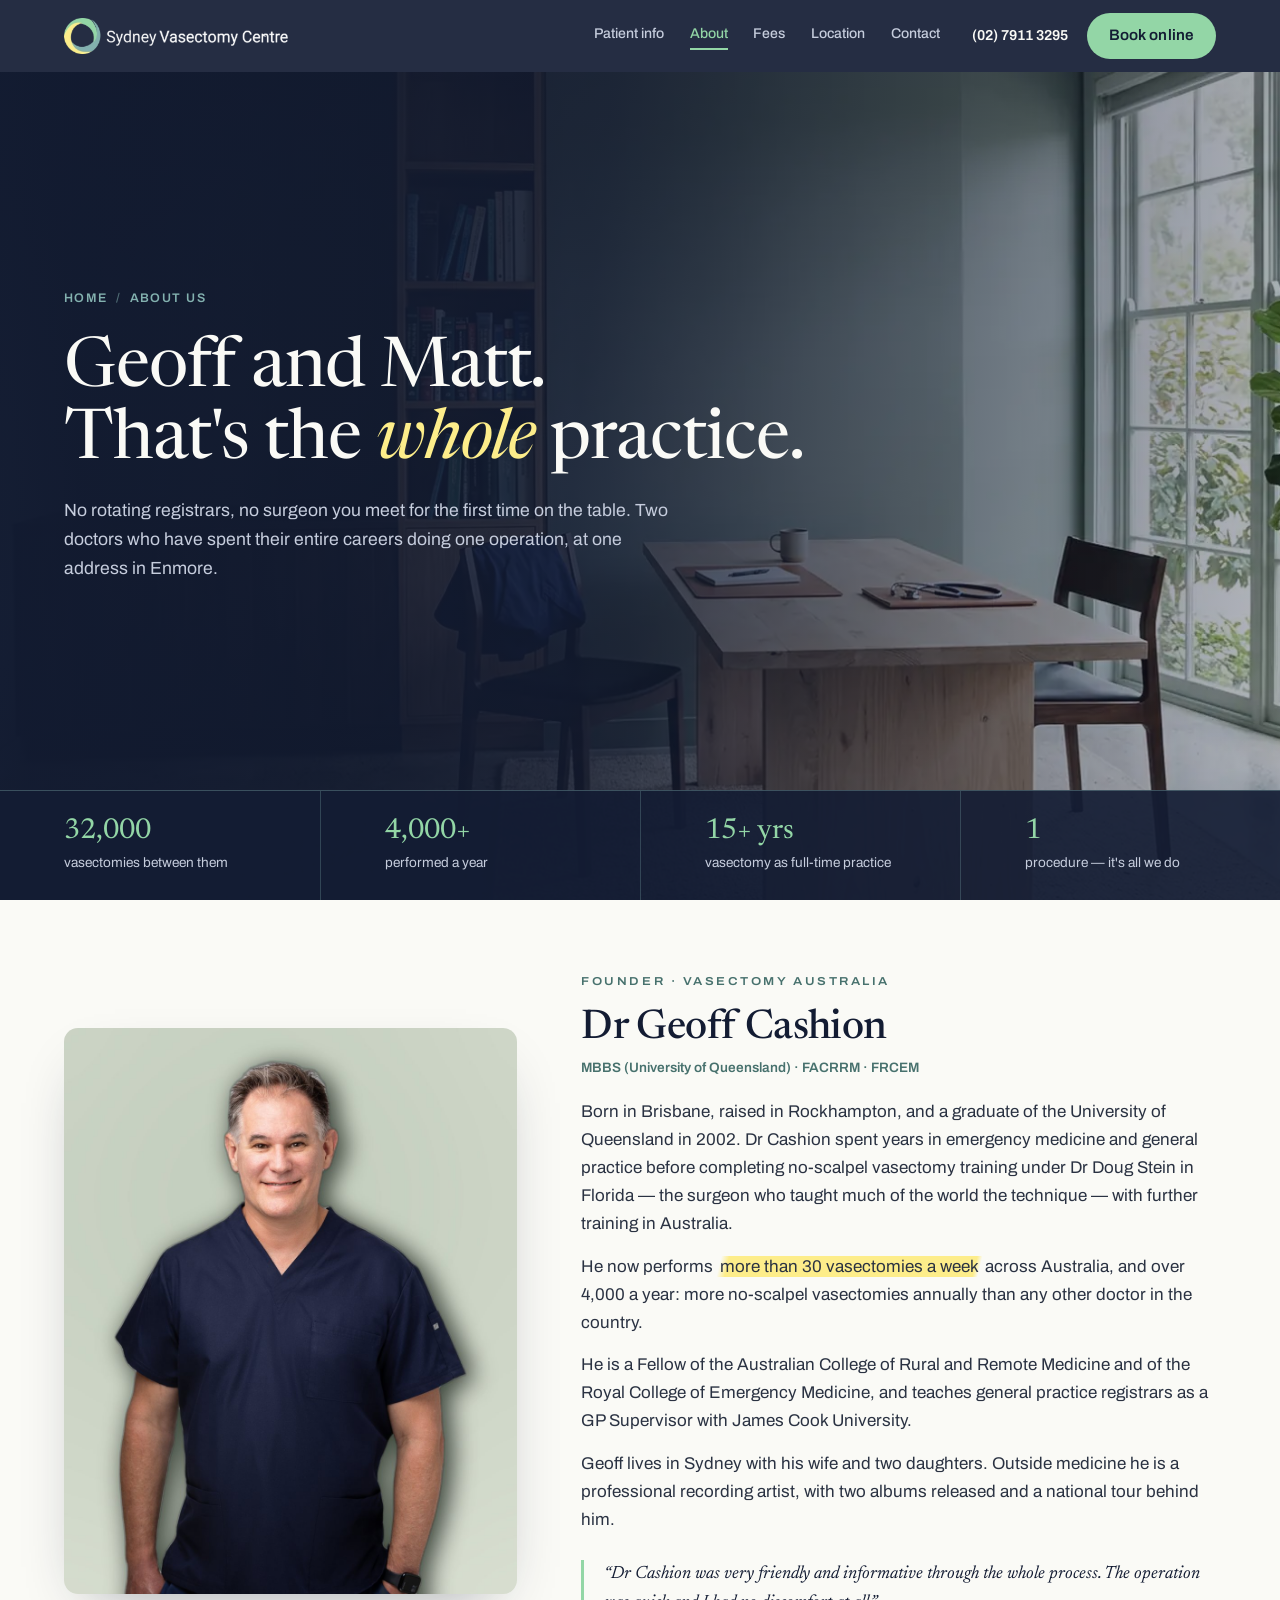
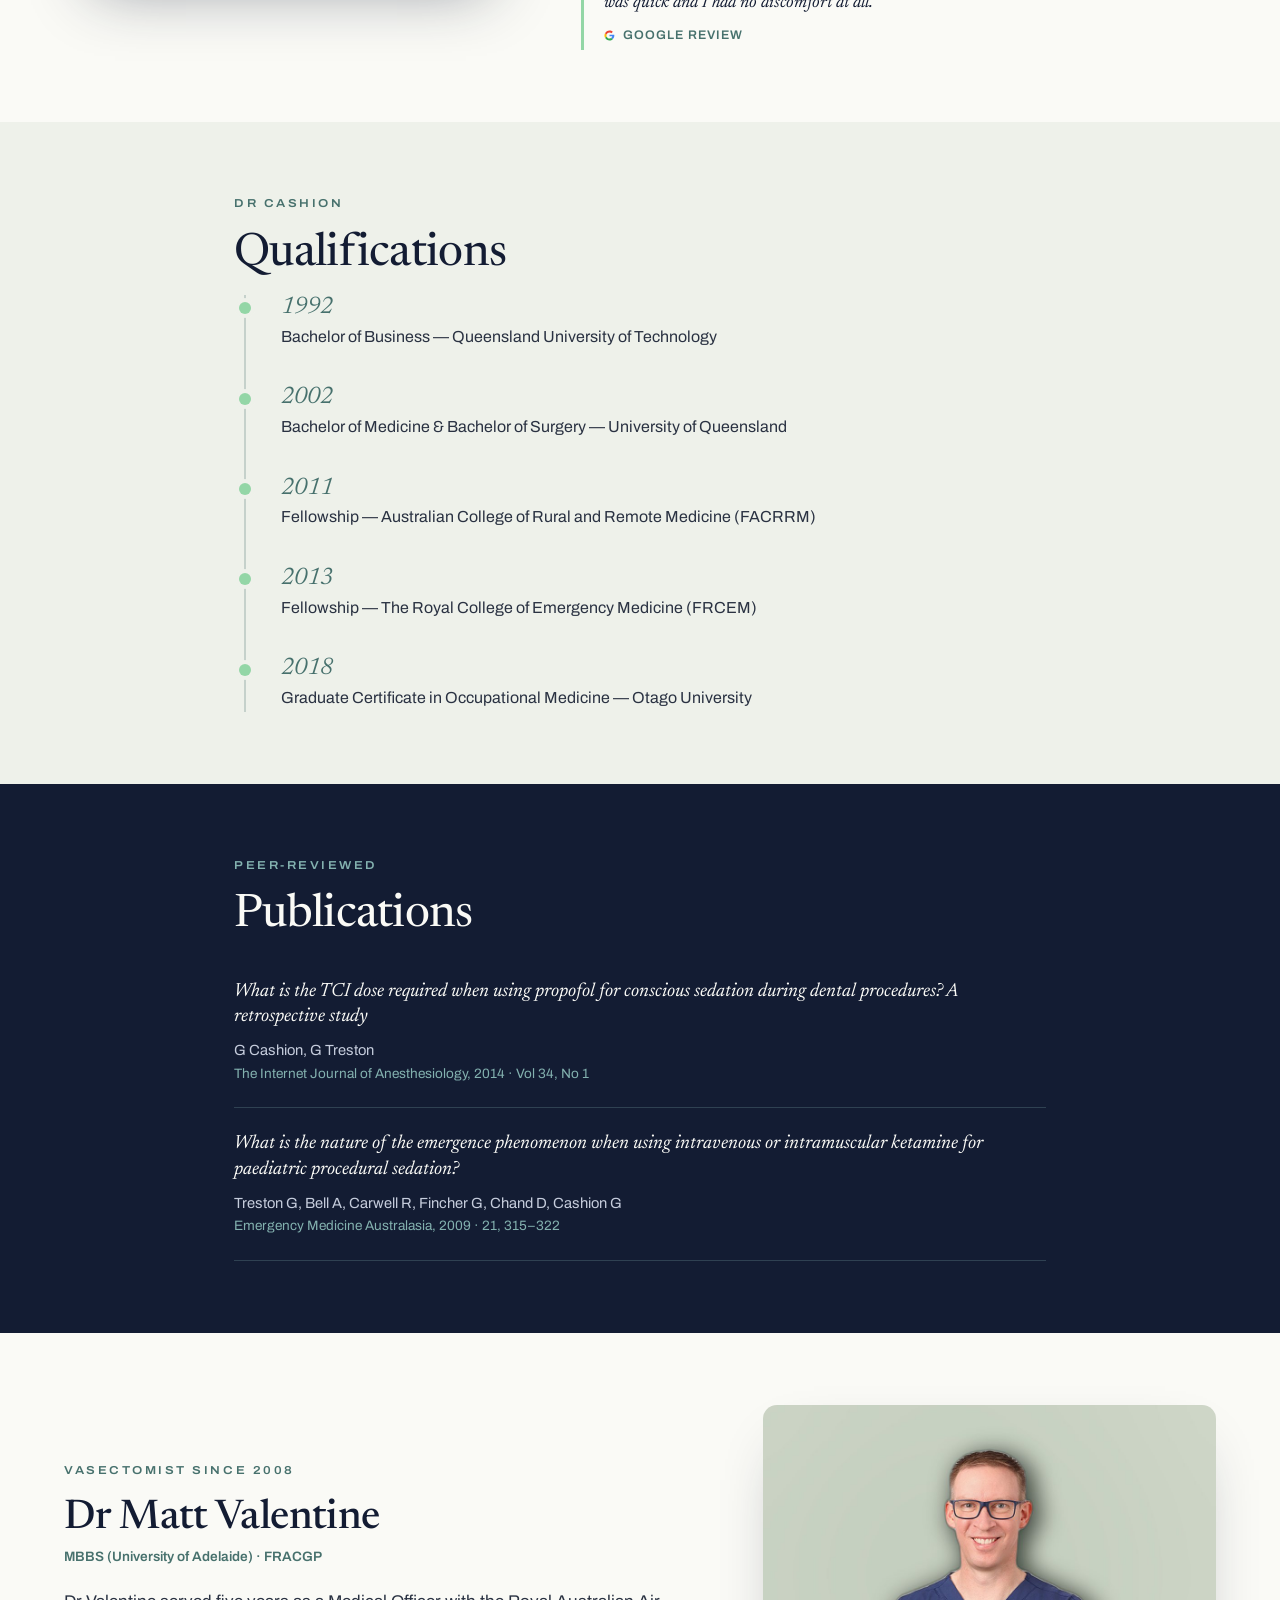
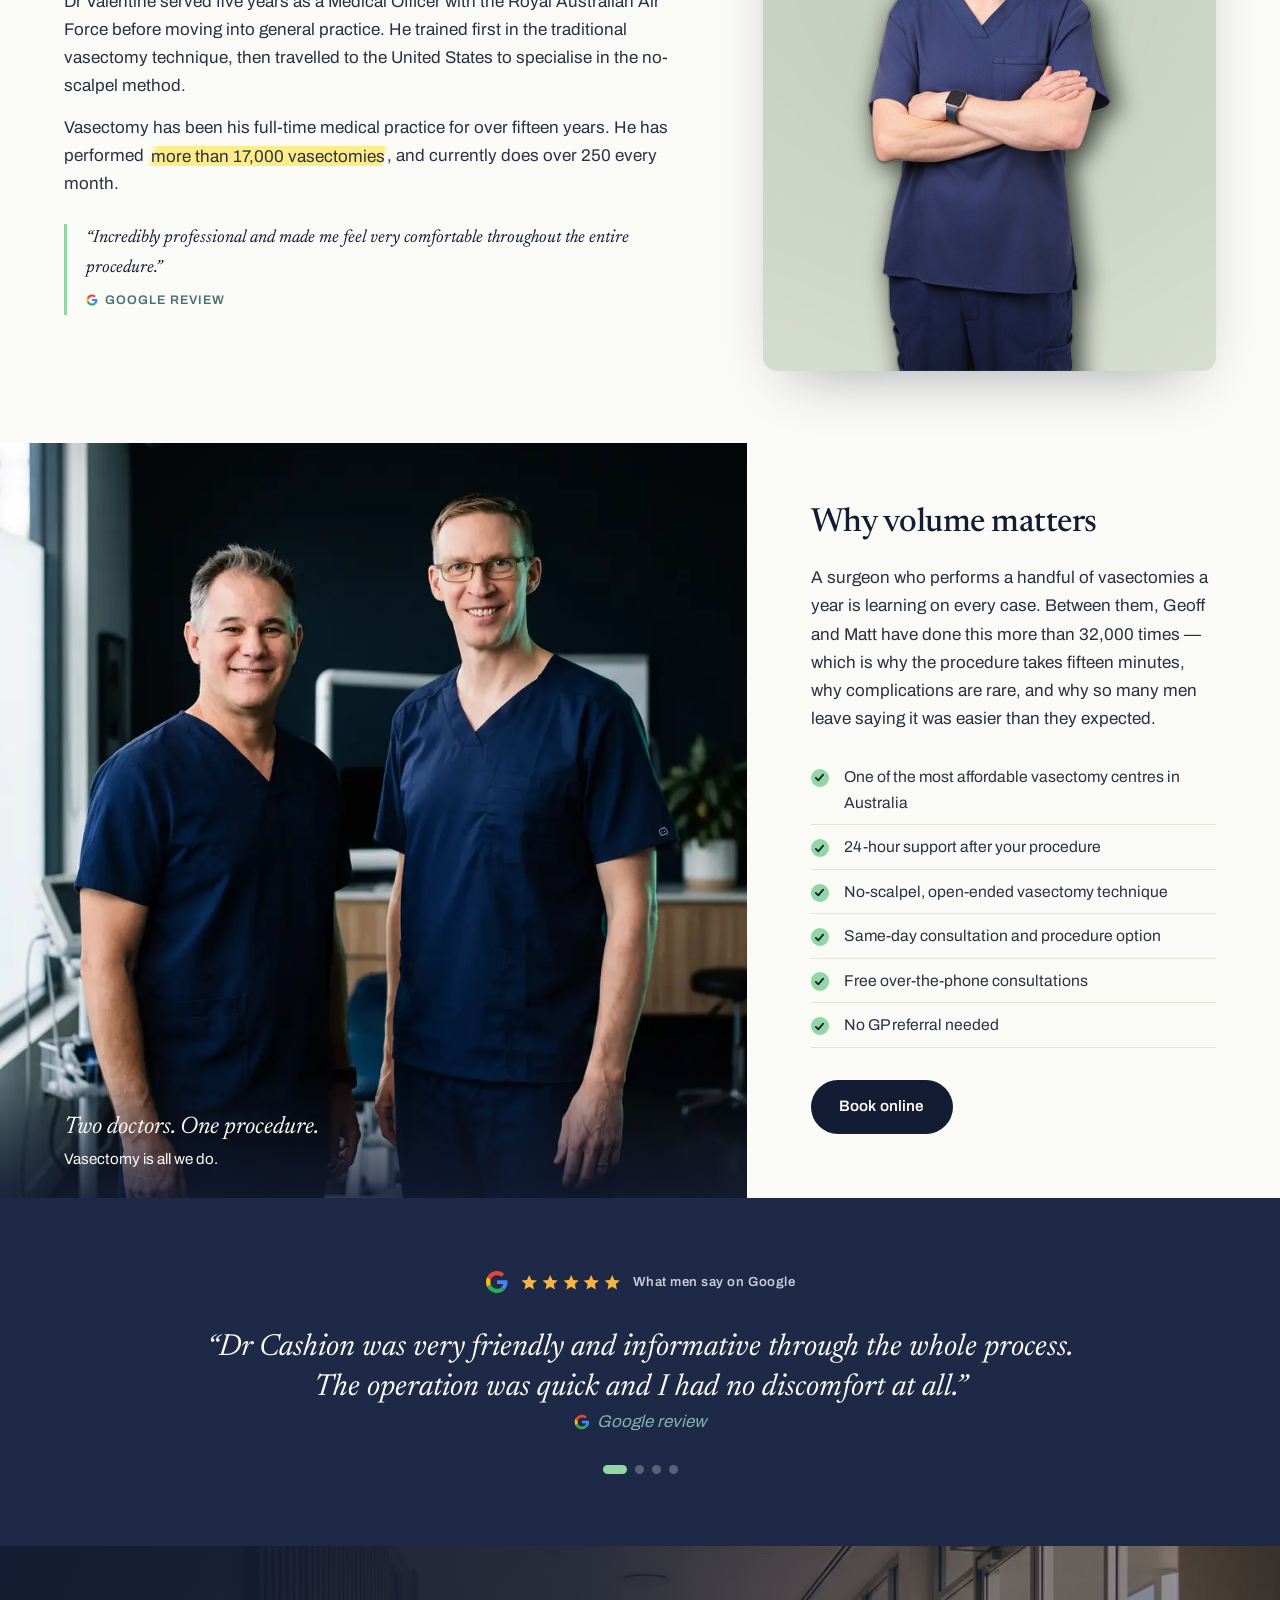
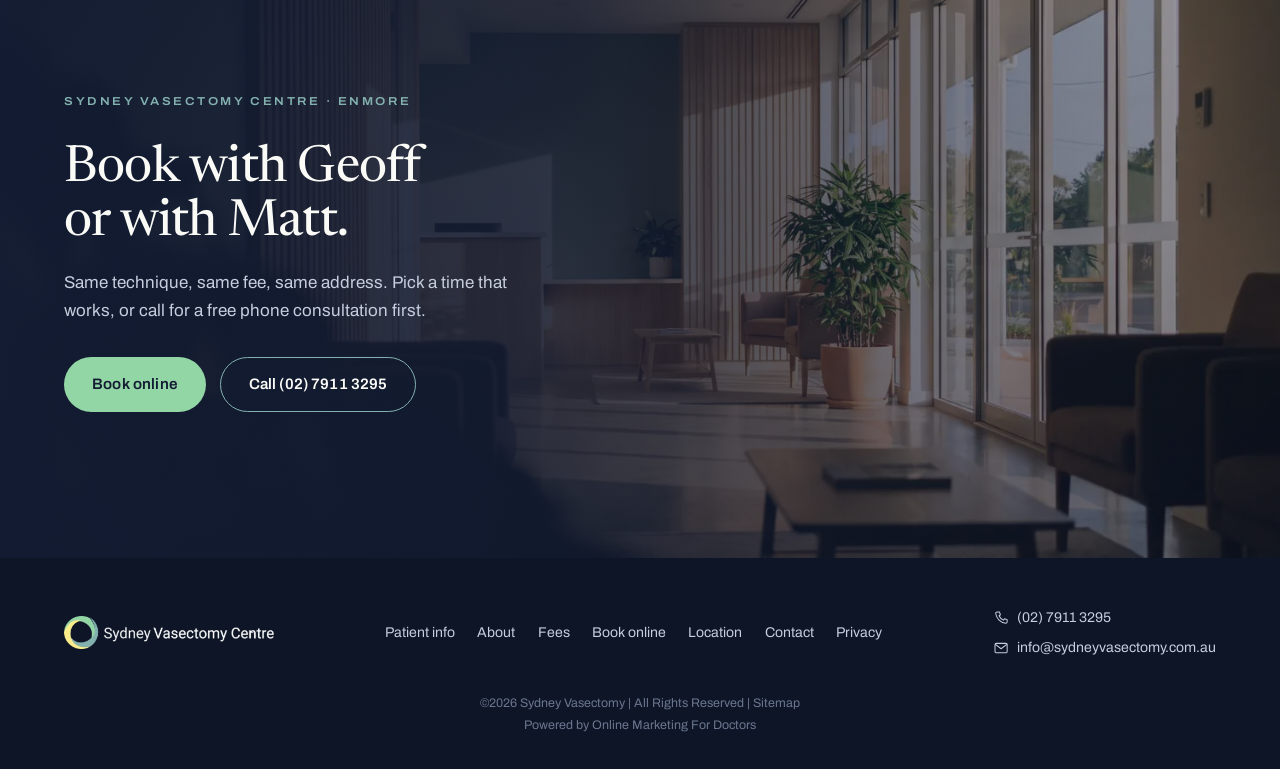
==== commit 66ef2dbe: "Google badge, per-page heroes, booking calendar and full-screen heroes Homepage - Google rating badg" ====
--- a/about.html
+++ b/about.html
@@ -33,7 +33,7 @@
 
   <!-- ============ HERO ============ -->
   <section class="page-hero">
-    <img class="page-hero-bg" src="assets/img/duo-corridor.webp" alt="" width="1600" height="1073">
+    <img class="page-hero-bg" src="assets/img/about-room.webp" alt="" width="1500" height="837">
     <div class="page-hero-inner">
       <p class="crumbs"><a href="index.html">Home</a><span>/</span>About us</p>
       <h1>Geoff and Matt.<br>That's the <em>whole</em> practice.</h1>
--- a/assets/css/style.css
+++ b/assets/css/style.css
@@ -40,6 +40,7 @@
   --serif: 'Newsreader', 'Iowan Old Style', Georgia, serif;
   --sans: 'Archivo', 'Helvetica Neue', Arial, sans-serif;
   --gutter: clamp(1.25rem, 5vw, 4.5rem);
+  --topbar-h: 72px;
 }
 
 * { margin: 0; padding: 0; box-sizing: border-box; }
@@ -154,25 +155,33 @@
 
 /* ---------------- hero ---------------- */
 .hero {
+  display: flex;
+  flex-direction: column;
+  min-height: calc(100vh - var(--topbar-h));
+  min-height: calc(100svh - var(--topbar-h));
   background: var(--ink);
   color: var(--text-light);
   overflow: hidden;
 }
 .hero-inner {
+  flex: 1;
+  min-height: 0;
+  width: 100%;
   display: grid;
   grid-template-columns: minmax(0, 1.1fr) minmax(0, 0.9fr);
+  grid-template-rows: minmax(0, 1fr);
   align-items: end;
   gap: 2rem;
   max-width: 1280px;
   margin: 0 auto;
-  padding: clamp(3rem, 7vh, 5.5rem) var(--gutter) 0;
-}
-.hero-copy { padding-bottom: clamp(2.5rem, 6vh, 5rem); }
+  padding: clamp(1.5rem, 4vh, 5rem) var(--gutter) 0;
+}
+.hero-copy { padding-bottom: clamp(1.5rem, 4vh, 4.5rem); }
 .hero h1 {
-  font-size: clamp(2.9rem, 6.6vw, 5.9rem);
+  font-size: clamp(2.6rem, min(6.2vw, 10vh), 5.6rem);
   font-weight: 420;
   color: var(--paper);
-  margin-bottom: 1.6rem;
+  margin-bottom: clamp(0.9rem, 2.4vh, 1.6rem);
 }
 .hero .tally {
   font-style: italic;
@@ -183,17 +192,23 @@
 .hero-sub {
   max-width: 34rem;
   font-size: 1.14rem;
-  margin-bottom: 2.2rem;
+  margin-bottom: clamp(1.3rem, 3.2vh, 2.2rem);
 }
 .hero-sub strong { color: var(--paper); }
 .hero-cta { display: flex; flex-wrap: wrap; gap: 0.9rem; }
 
 .hero-portrait {
   position: relative;
-  align-self: end;
+  align-self: stretch;
+  min-height: 0;
+  display: flex;
+  align-items: flex-end;
 }
 .hero-portrait img {
   width: 100%;
+  height: 100%;
+  object-fit: cover;
+  object-position: 50% 18%;
   border-radius: 14px 14px 0 0;
   box-shadow: 0 -10px 60px -20px rgba(0, 0, 0, 0.6);
 }
@@ -219,7 +234,7 @@
   border-top: 1px solid rgba(131, 177, 175, 0.28);
 }
 .hero-stats > div {
-  padding: 1.4rem var(--gutter);
+  padding: clamp(0.9rem, 2.2vh, 1.4rem) var(--gutter);
   text-align: left;
 }
 .hero-stats > div + div { border-left: 1px solid rgba(131, 177, 175, 0.28); }
@@ -270,6 +285,40 @@
   display: inline-flex;
   align-items: center;
   gap: 0.45rem;
+}
+
+/* ---------------- Google rating badge (hero) ---------------- */
+.g-badge {
+  display: inline-flex;
+  align-items: center;
+  gap: 0.7rem;
+  margin-top: 2rem;
+  padding: 0.7rem 1.4rem;
+  border: 1px solid rgba(198, 205, 221, 0.28);
+  border-radius: 999px;
+  background: rgba(250, 250, 246, 0.05);
+  text-decoration: none;
+  transition: border-color 0.2s ease, background 0.2s ease;
+}
+.g-badge:hover { border-color: var(--mint); background: rgba(147, 214, 166, 0.1); }
+.g-badge:focus-visible { outline: 3px solid var(--mint); outline-offset: 3px; }
+.g-badge strong {
+  font-size: 1.15rem;
+  font-weight: 650;
+  color: var(--paper);
+  line-height: 1;
+}
+.g-badge .stars svg { width: 1.05rem; height: 1.05rem; }
+.g-badge-label {
+  font-size: 0.92rem;
+  color: var(--text-light);
+  white-space: nowrap;
+}
+
+@media (max-width: 560px) {
+  .g-badge { gap: 0.5rem; padding: 0.6rem 1rem; }
+  .g-badge-label { font-size: 0.8rem; }
+  .g-badge .stars svg { width: 0.9rem; height: 0.9rem; }
 }
 
 /* ---------------- pillars ---------------- */
@@ -778,3 +827,43 @@
     text-align: center;
   }
 }
+
+/* ---------------- reviews lead (photo + headline quote) ---------------- */
+.reviews-lead {
+  display: grid;
+  grid-template-columns: minmax(0, 5fr) minmax(0, 7fr);
+  gap: clamp(2rem, 5vw, 4.5rem);
+  align-items: center;
+  max-width: 1180px;
+  margin: 0 auto 3.5rem;
+  text-align: left;
+}
+.reviews-photo { position: relative; }
+.reviews-photo img {
+  width: 100%;
+  border-radius: 14px;
+  box-shadow: 0 26px 64px -32px rgba(19, 28, 51, 0.5);
+}
+.reviews-photo figcaption {
+  position: absolute;
+  left: 1rem;
+  right: 1rem;
+  bottom: 1rem;
+  font-size: 0.72rem;
+  font-weight: 600;
+  letter-spacing: 0.08em;
+  color: var(--paper);
+  background: rgba(19, 28, 51, 0.72);
+  backdrop-filter: blur(4px);
+  padding: 0.45rem 0.9rem;
+  border-radius: 999px;
+}
+.reviews-lead .eyebrow { margin-bottom: 0.9rem; }
+.reviews-lead .rating { justify-content: flex-start; margin-bottom: 1.6rem; }
+.reviews-lead .big-quote { max-width: none; margin: 0; }
+.reviews-lead .big-quote cite { justify-content: flex-start; }
+
+@media (max-width: 900px) {
+  .reviews-lead { grid-template-columns: 1fr; }
+  .reviews-photo { max-width: 420px; margin: 0 auto; }
+}
--- a/assets/css/pages.css
+++ b/assets/css/pages.css
@@ -7,6 +7,10 @@
 .page-hero {
   position: relative;
   isolation: isolate;
+  display: flex;
+  flex-direction: column;
+  min-height: calc(100vh - var(--topbar-h));
+  min-height: calc(100svh - var(--topbar-h));
   background: var(--ink);
   color: var(--text-light);
   overflow: hidden;
@@ -27,6 +31,11 @@
   background: linear-gradient(96deg, rgba(19, 28, 51, 0.95) 0%, rgba(19, 28, 51, 0.86) 45%, rgba(19, 28, 51, 0.5) 78%, rgba(19, 28, 51, 0.3) 100%);
 }
 .page-hero-inner {
+  flex: 1;
+  display: flex;
+  flex-direction: column;
+  justify-content: center;
+  width: 100%;
   max-width: 1280px;
   margin: 0 auto;
   padding: clamp(3rem, 8vh, 5.5rem) var(--gutter) clamp(3rem, 7vh, 4.5rem);
@@ -635,3 +644,35 @@
   border: 1px solid rgba(71, 113, 109, 0.25);
   box-shadow: 0 24px 60px -34px rgba(19, 28, 51, 0.4);
 }
+
+/* ---------------- booking calendar ---------------- */
+.calendar-frame {
+  background: var(--paper);
+  border: 1px solid #e2e5da;
+  border-radius: 14px;
+  overflow: hidden;
+  box-shadow: 0 24px 60px -34px rgba(19, 28, 51, 0.4);
+}
+.calendar-frame iframe { display: block; width: 100%; border: 0; }
+
+.booking-help {
+  display: flex;
+  flex-wrap: wrap;
+  align-items: center;
+  justify-content: space-between;
+  gap: 1.5rem;
+  margin-top: 1.8rem;
+  padding: 1.6rem 1.8rem;
+  background: var(--ink);
+  border-radius: 14px;
+  color: var(--text-light);
+}
+.booking-help h3 { color: var(--paper); font-size: 1.25rem; margin-bottom: 0.35rem; }
+.booking-help p { max-width: 34rem; font-size: 0.95rem; }
+.booking-help .btn-navy { background: var(--mint); color: var(--ink); }
+.booking-help .btn-navy:hover { background: #a6e0b6; }
+
+@media (max-width: 560px) {
+  .calendar-frame iframe { height: 480px; }
+  .booking-help { padding: 1.3rem; }
+}
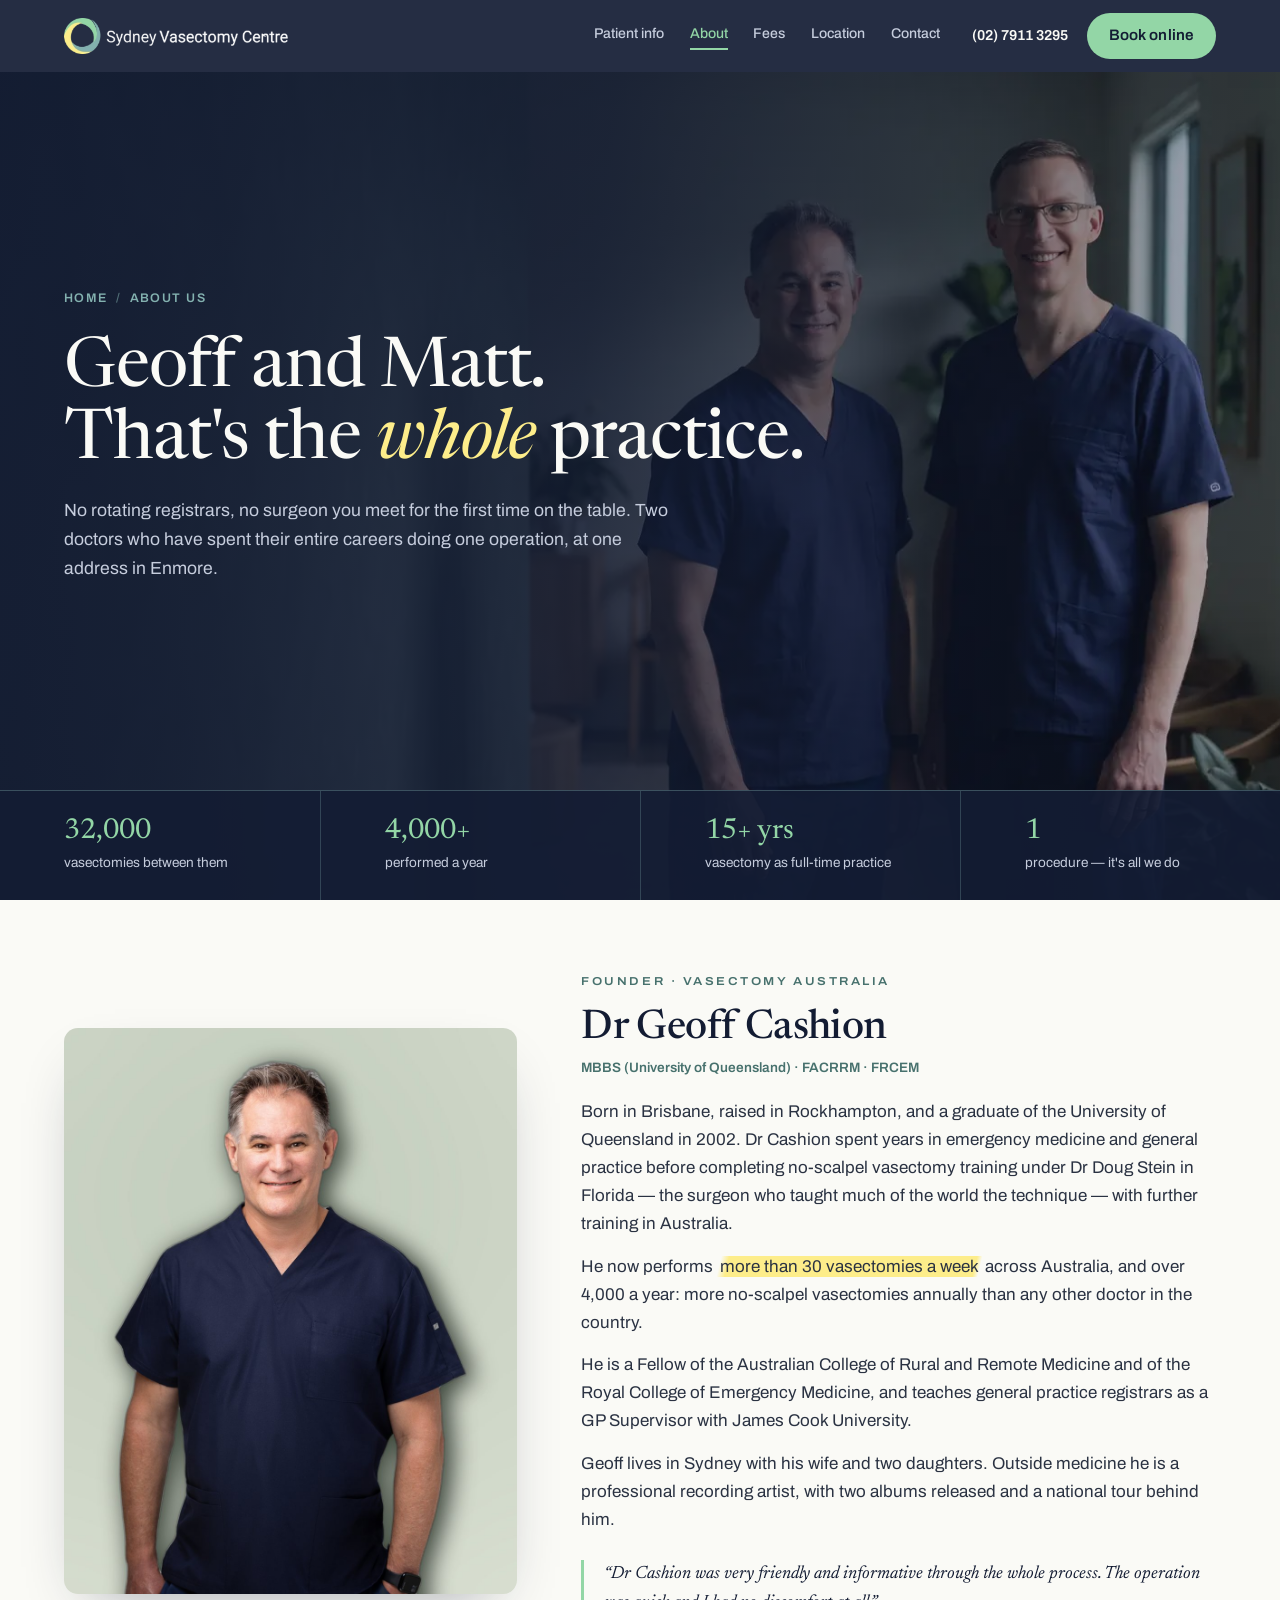
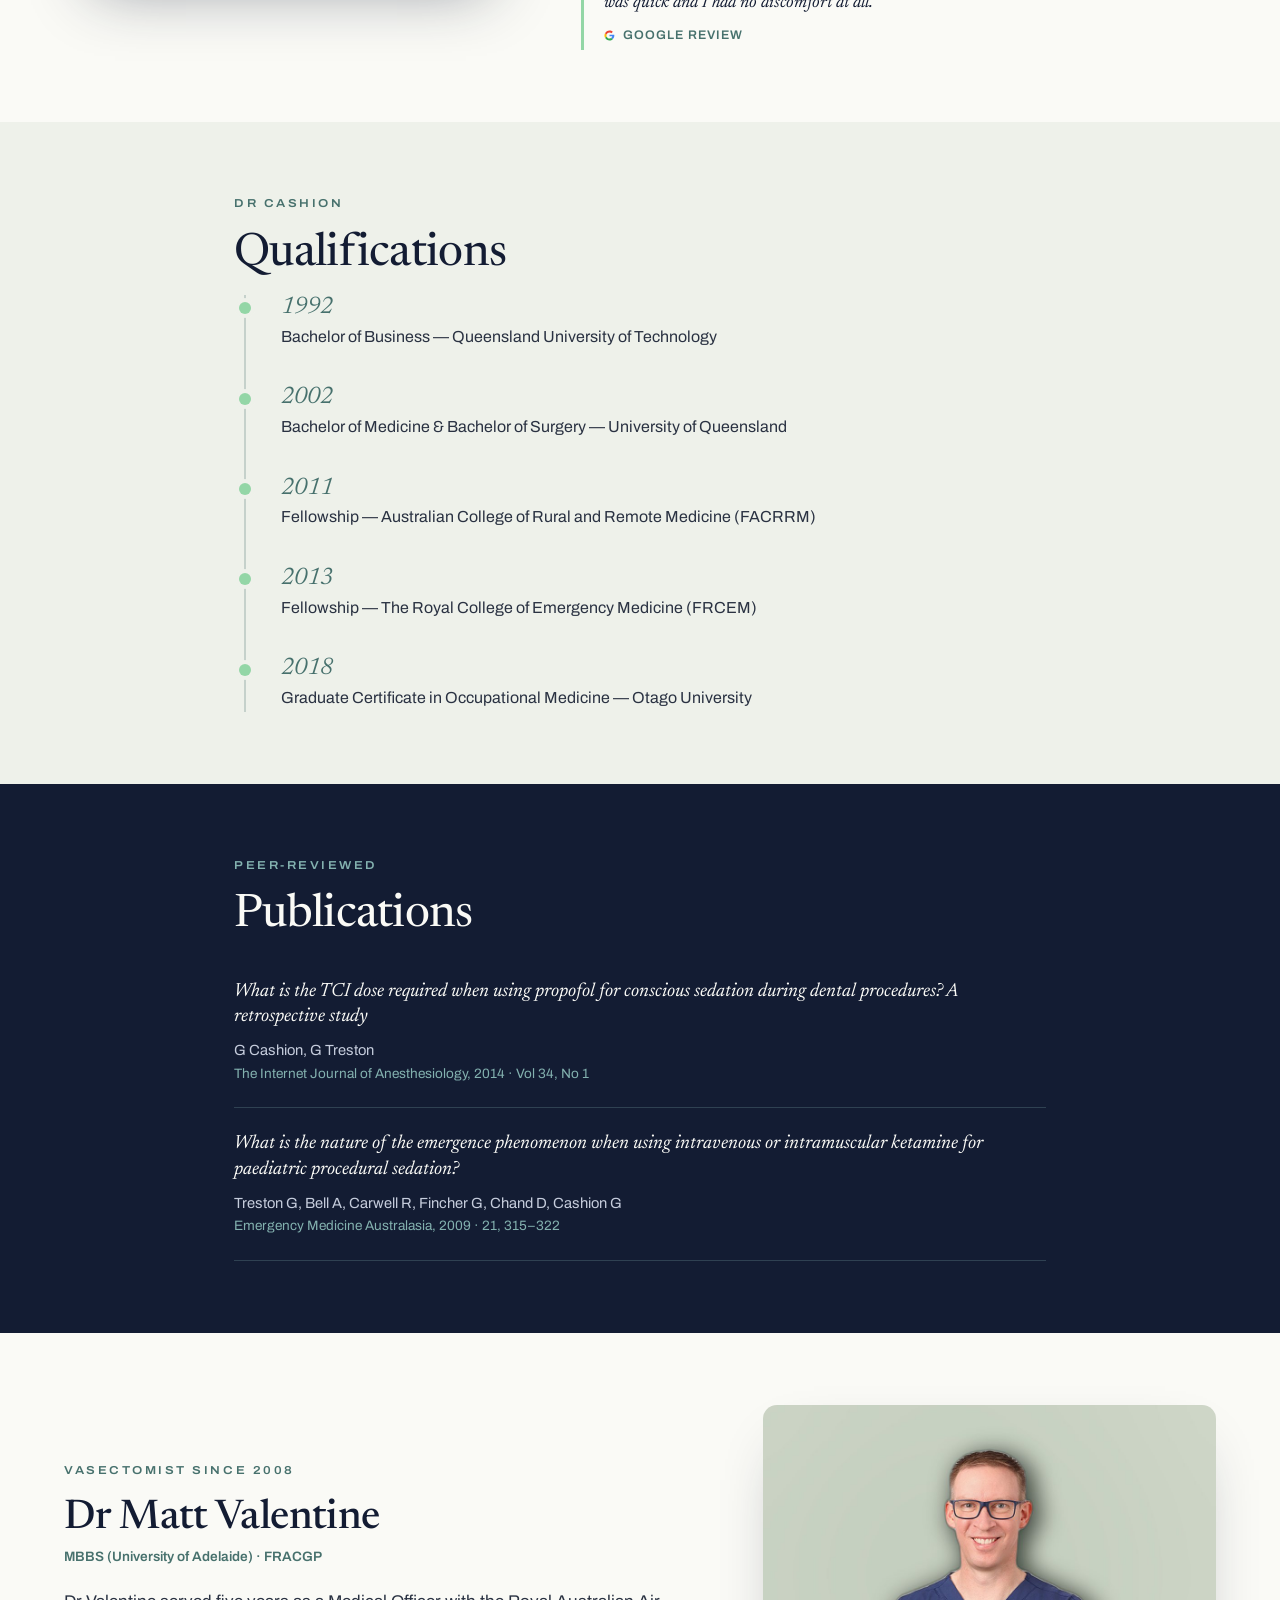
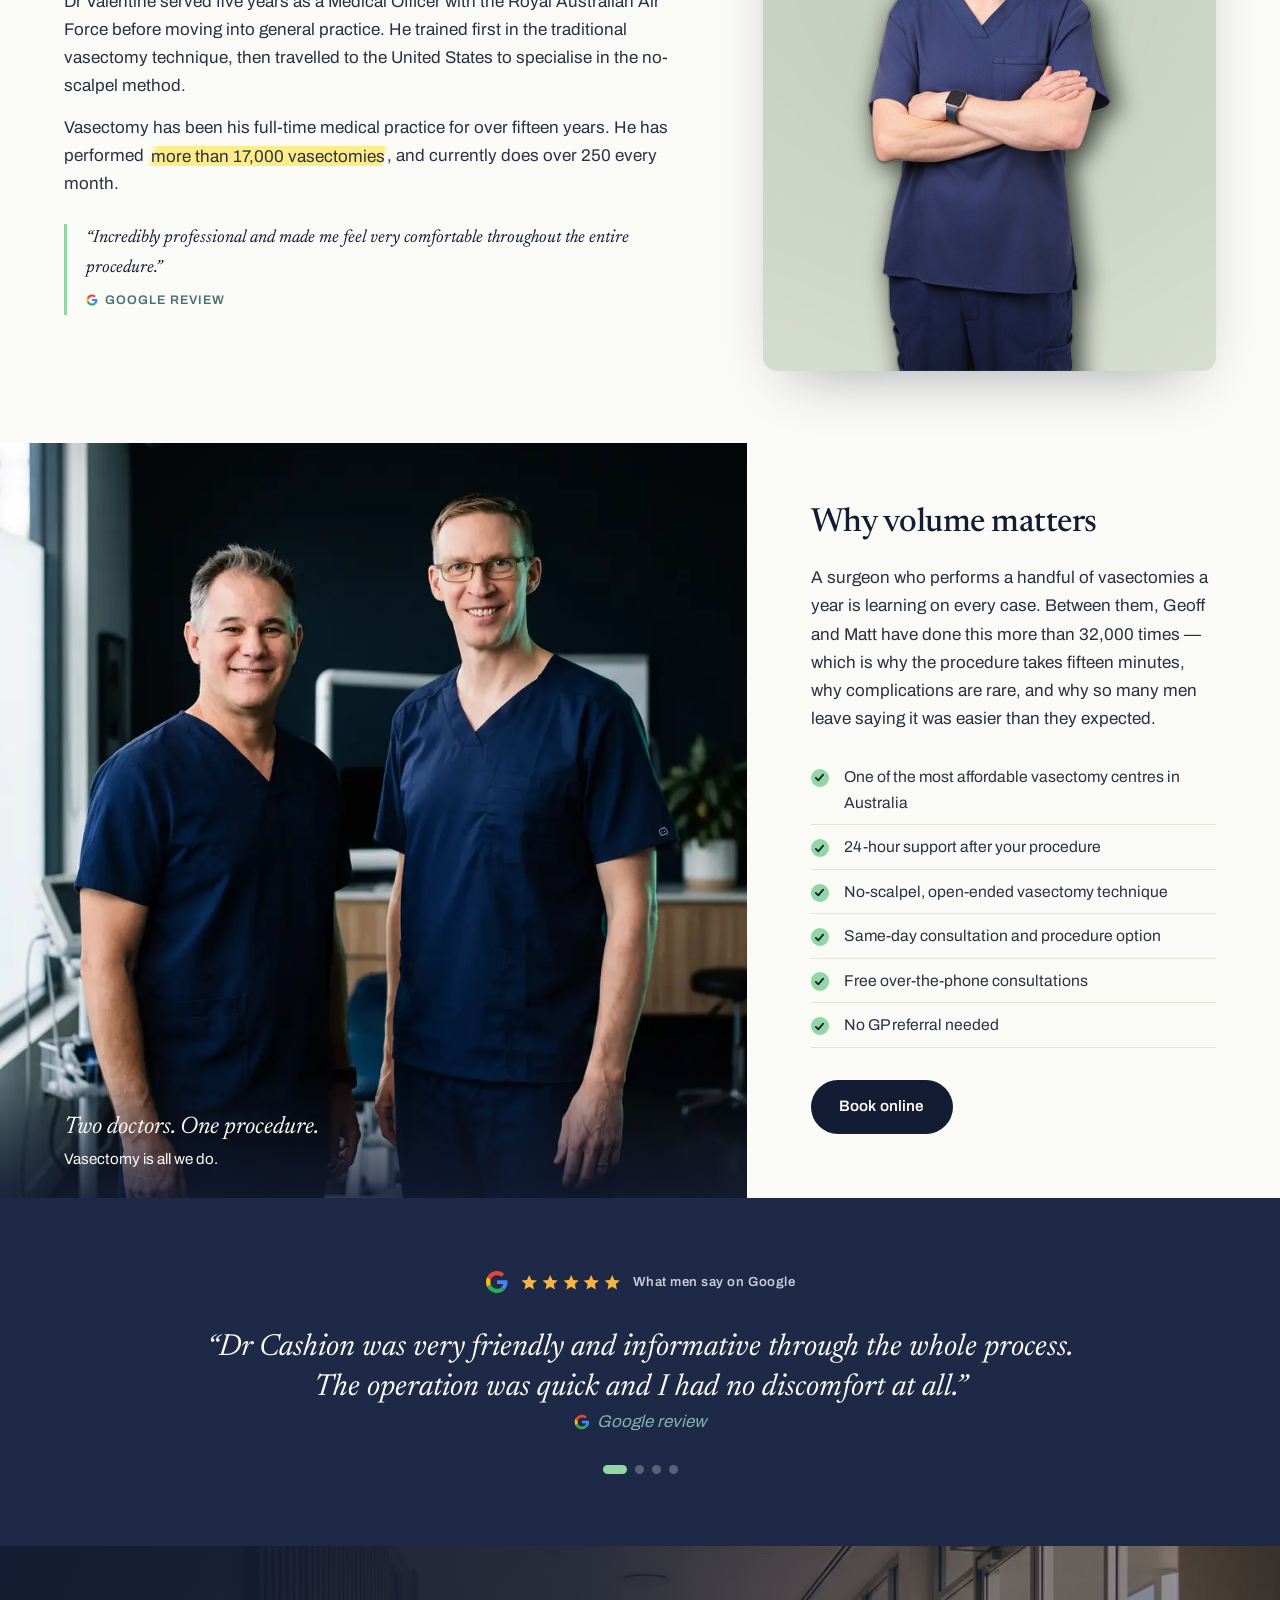
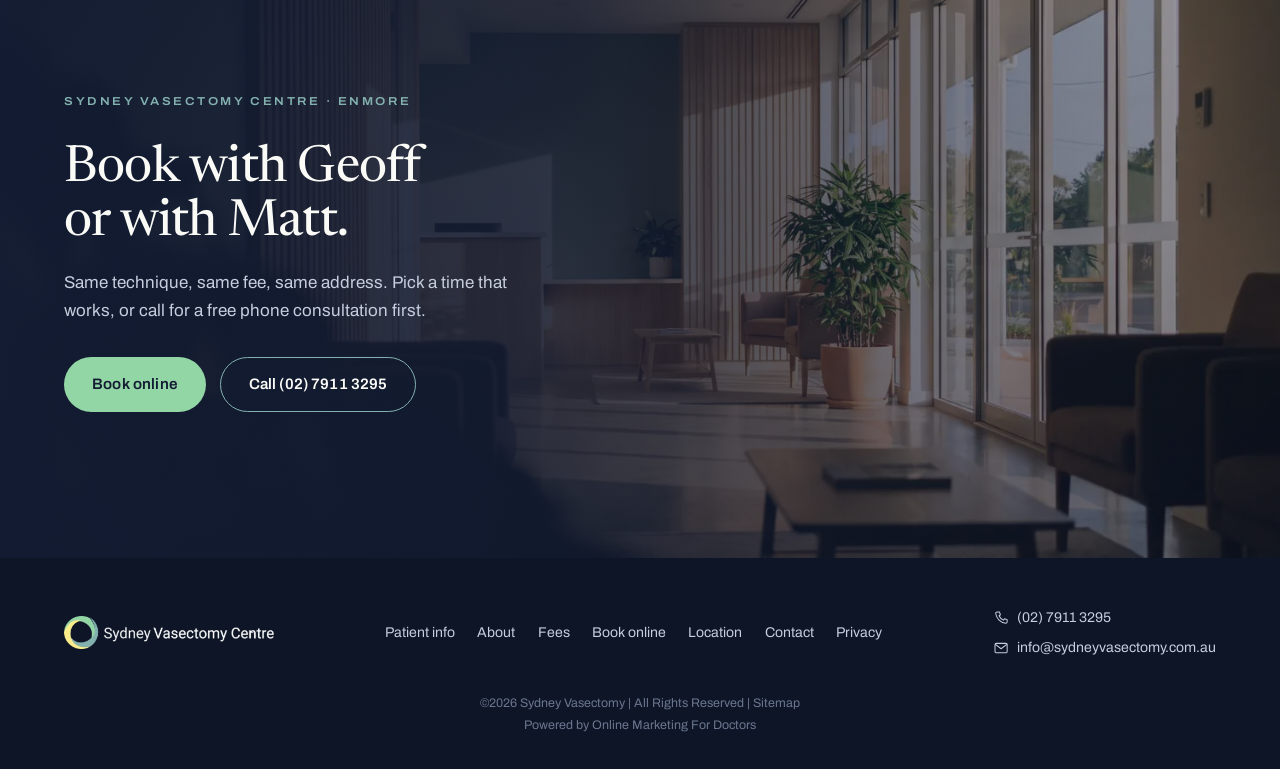
==== commit c5729cb0: "About: replace hero with a photograph of both doctors The About hero showed an empty consulting room" ====
--- a/about.html
+++ b/about.html
@@ -33,7 +33,7 @@
 
   <!-- ============ HERO ============ -->
   <section class="page-hero">
-    <img class="page-hero-bg" src="assets/img/about-room.webp" alt="" width="1500" height="837">
+    <img class="page-hero-bg" src="assets/img/about-duo.webp" alt="" width="1500" height="837">
     <div class="page-hero-inner">
       <p class="crumbs"><a href="index.html">Home</a><span>/</span>About us</p>
       <h1>Geoff and Matt.<br>That's the <em>whole</em> practice.</h1>
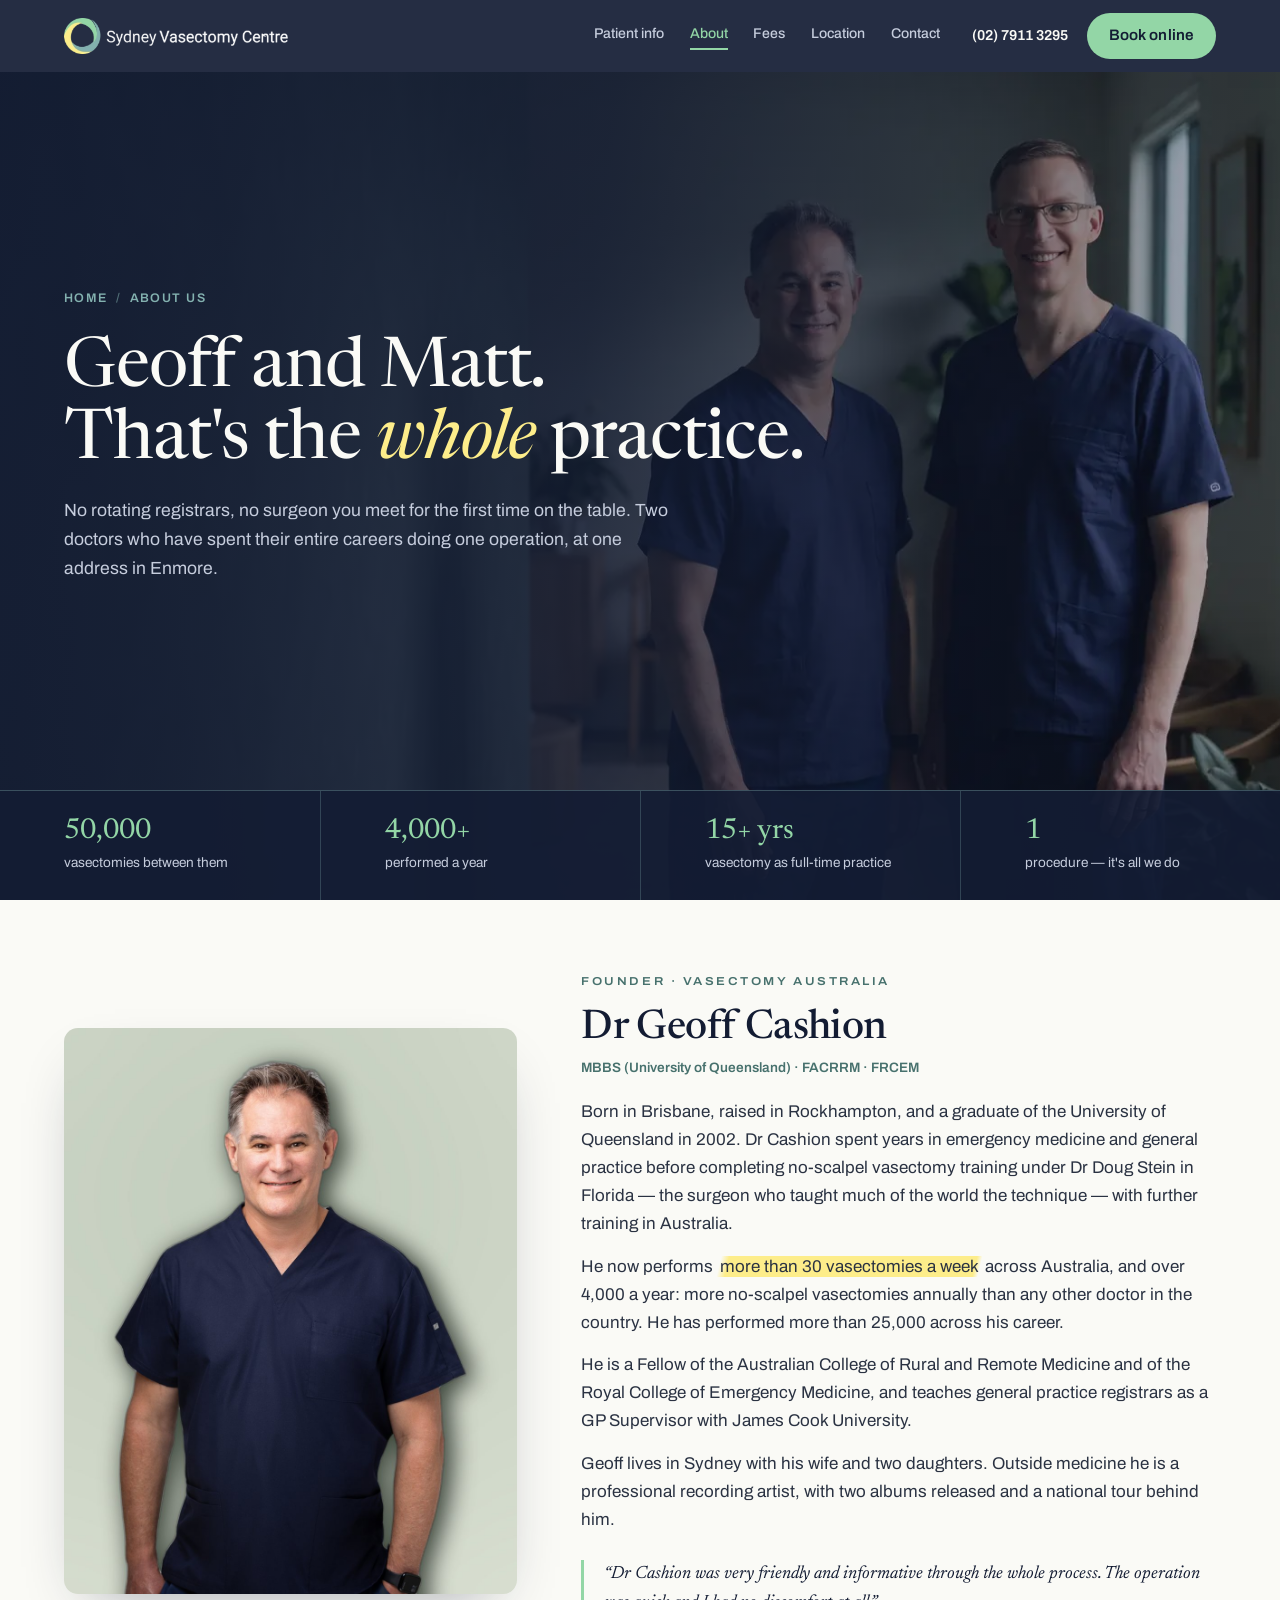
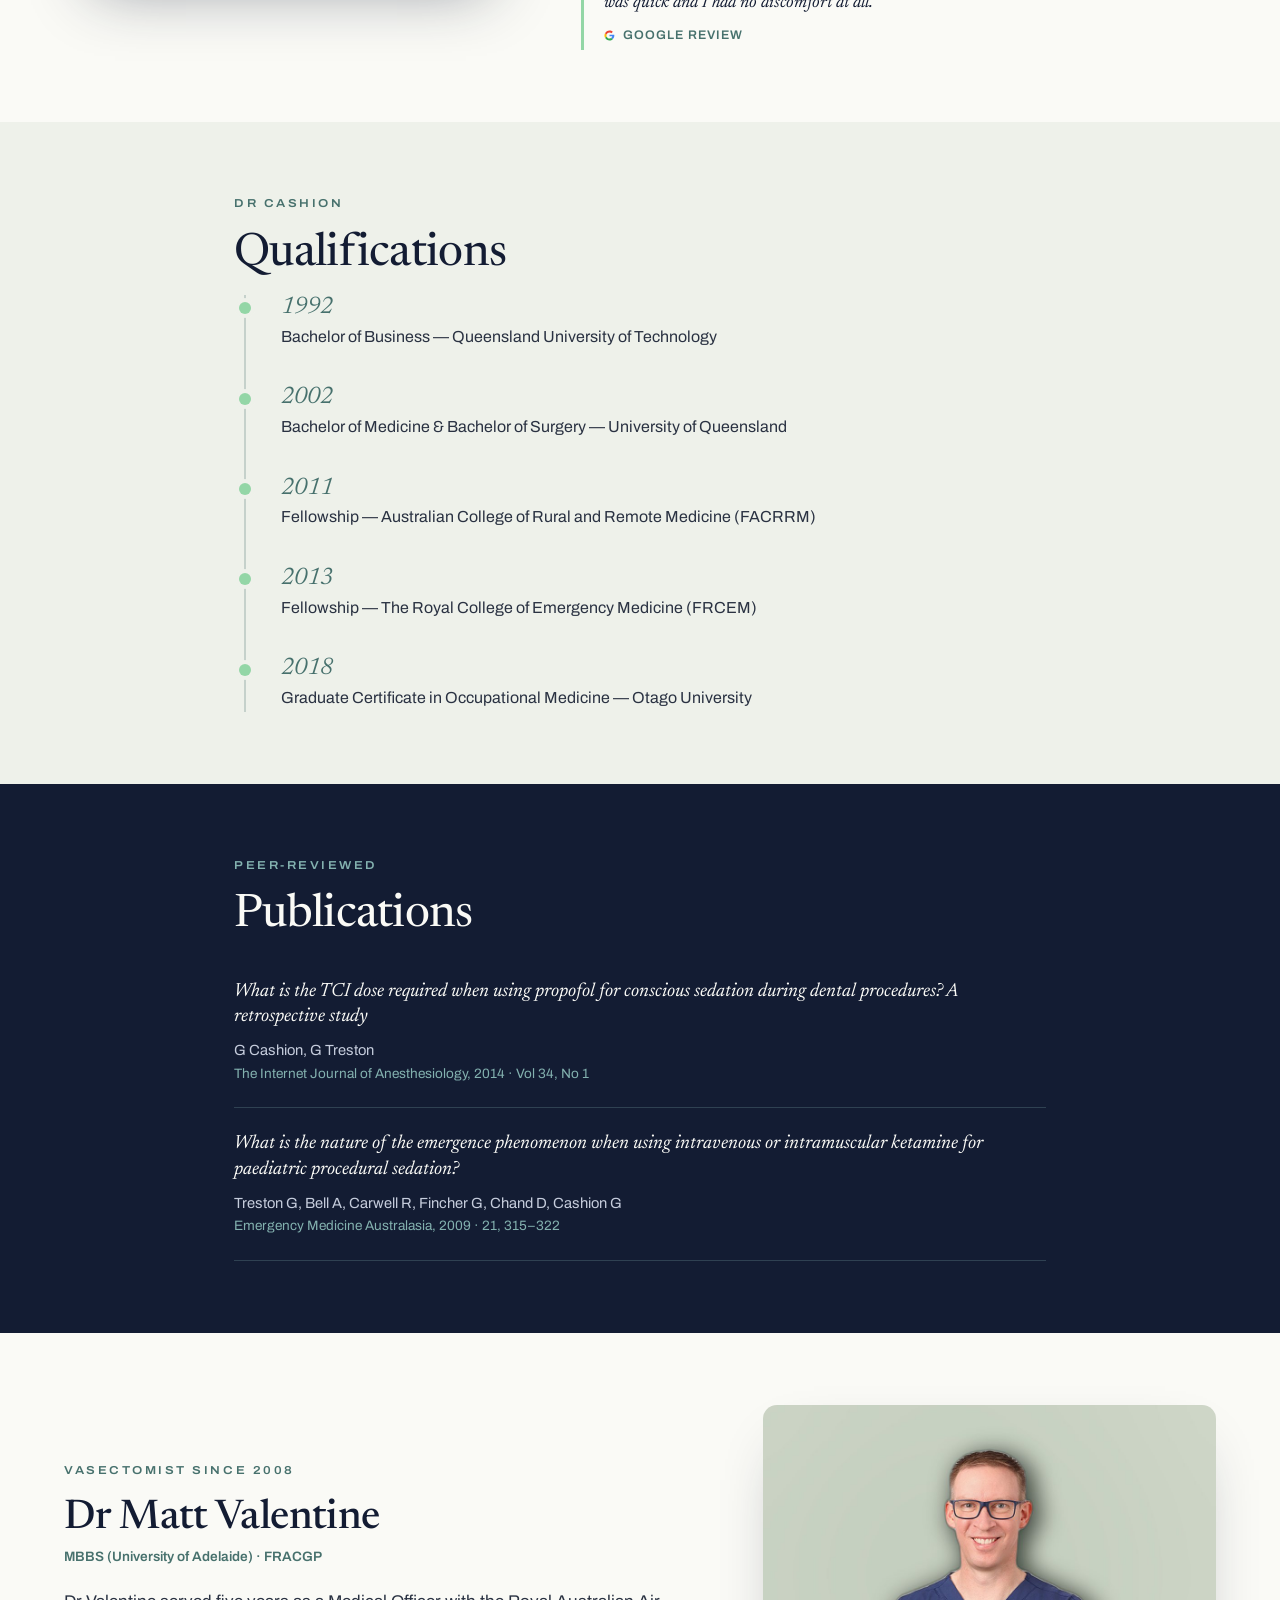
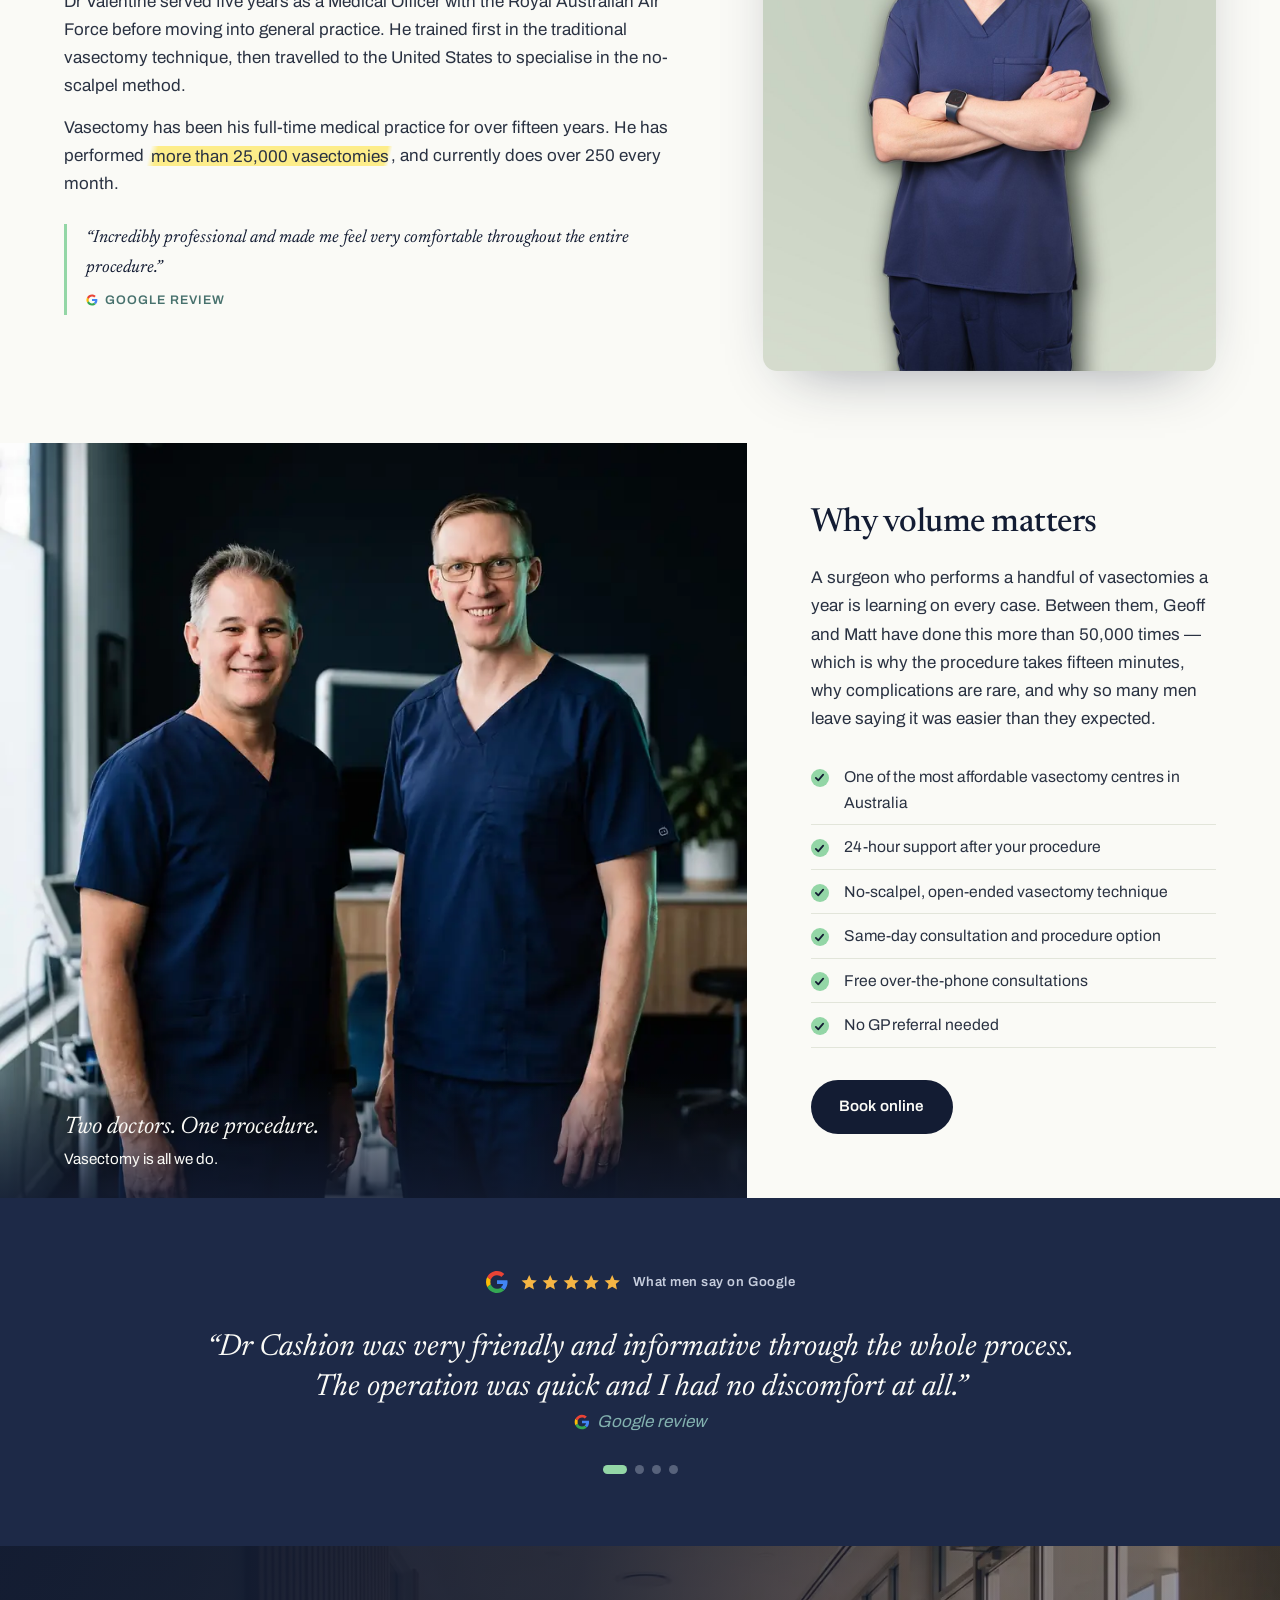
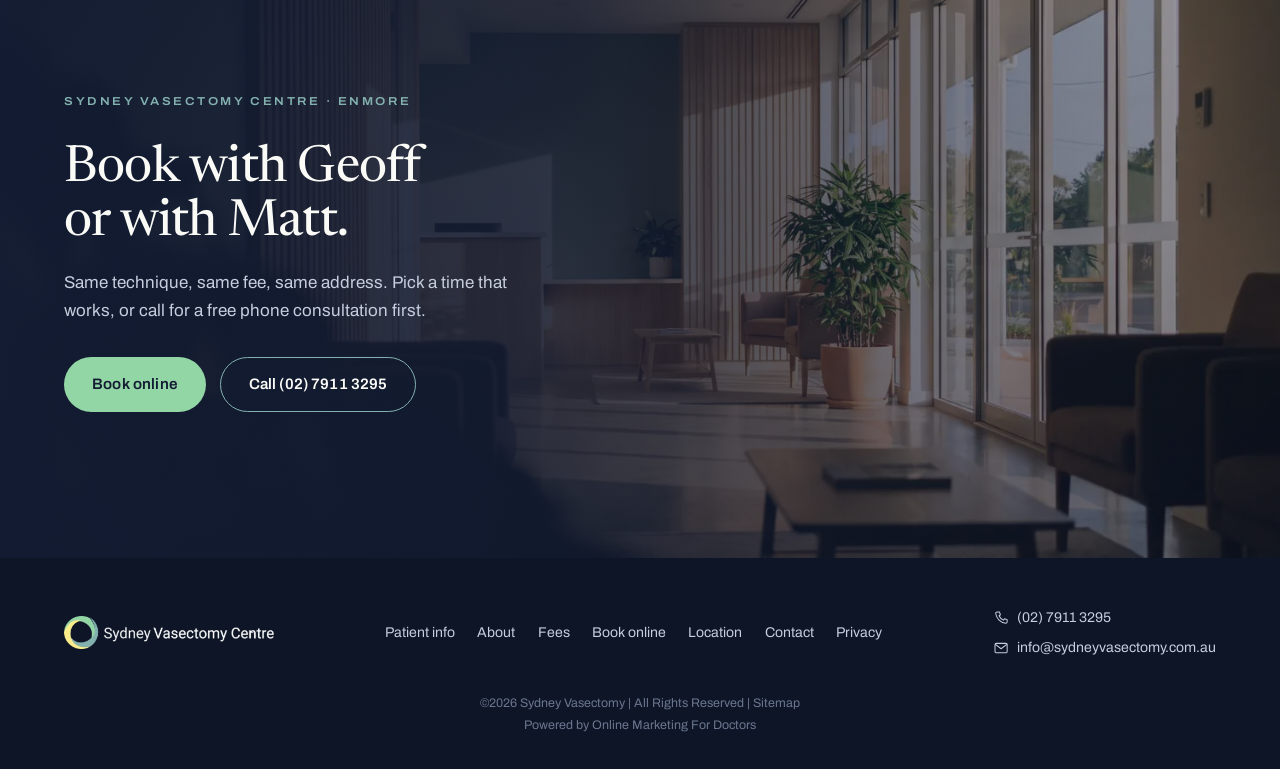
==== commit 851aa70c: "Correct the vasectomy counts: 25,000+ each, 50,000 between them Updates every stated figure — homepa" ====
--- a/about.html
+++ b/about.html
@@ -4,7 +4,7 @@
 <meta charset="utf-8">
 <meta name="viewport" content="width=device-width, initial-scale=1">
 <title>About Us | Dr Geoff Cashion &amp; Dr Matt Valentine | Sydney Vasectomy Centre</title>
-<meta name="description" content="Meet Dr Geoff Cashion and Dr Matt Valentine — between them, 32,000 vasectomies. The Sydney Vasectomy Centre performs no-scalpel vasectomy, and nothing else, in Enmore.">
+<meta name="description" content="Meet Dr Geoff Cashion and Dr Matt Valentine — between them, 50,000 vasectomies. The Sydney Vasectomy Centre performs no-scalpel vasectomy, and nothing else, in Enmore.">
 <link rel="icon" type="image/png" href="assets/img/logo-mark.png">
 <link rel="stylesheet" href="assets/css/style.css">
 <link rel="stylesheet" href="assets/css/pages.css">
@@ -42,7 +42,7 @@
       at one address in Enmore.</p>
     </div>
     <div class="facts">
-      <div><strong>32,000</strong><span>vasectomies between them</span></div>
+      <div><strong>50,000</strong><span>vasectomies between them</span></div>
       <div><strong>4,000+</strong><span>performed a year</span></div>
       <div><strong>15+ yrs</strong><span>vasectomy as full-time practice</span></div>
       <div><strong>1</strong><span>procedure — it's all we do</span></div>
@@ -67,7 +67,7 @@
           training in Australia.</p>
           <p>He now performs <mark>more than 30 vasectomies a week</mark> across Australia,
           and over 4,000 a year: more no-scalpel vasectomies annually than any other doctor
-          in the country.</p>
+          in the country. He has performed more than 25,000 across his career.</p>
           <p>He is a Fellow of the Australian College of Rural and Remote Medicine and of
           the Royal College of Emergency Medicine, and teaches general practice registrars
           as a GP Supervisor with James Cook University.</p>
@@ -152,7 +152,7 @@
           vasectomy technique, then travelled to the United States to specialise in the
           no-scalpel method.</p>
           <p>Vasectomy has been his full-time medical practice for over fifteen years. He has
-          performed <mark>more than 17,000 vasectomies</mark>, and currently does over 250
+          performed <mark>more than 25,000 vasectomies</mark>, and currently does over 250
           every month.</p>
           <blockquote class="margin-quote">
             <p>“Incredibly professional and made me feel very comfortable throughout the
@@ -174,7 +174,7 @@
       <h2>Why volume matters</h2>
       <p style="margin-bottom:1.4rem">A surgeon who performs a handful of vasectomies a year
       is learning on every case. Between them, Geoff and Matt have done this more than
-      32,000 times — which is why the procedure takes fifteen minutes, why complications
+      50,000 times — which is why the procedure takes fifteen minutes, why complications
       are rare, and why so many men leave saying it was easier than they expected.</p>
       <ul class="checklist">
         <li>One of the most affordable vasectomy centres in Australia</li>
--- a/assets/css/style.css
+++ b/assets/css/style.css
@@ -371,10 +371,39 @@
 .profile + .profile { margin-top: clamp(3.5rem, 8vh, 6rem); }
 .profile-flip { grid-template-columns: minmax(0, 7fr) minmax(0, 5fr); }
 .profile-flip .profile-photo { order: 2; }
+.profile-photo { position: relative; }
 .profile-photo img {
   width: 100%;
   border-radius: 14px;
   box-shadow: 0 24px 60px -30px rgba(19, 28, 51, 0.45);
+}
+/* career tally, floated over the outer edge of each portrait */
+.photo-stat {
+  position: absolute;
+  bottom: clamp(1rem, 3vw, 1.9rem);
+  right: -1.25rem;
+  padding: 0.8rem 1.2rem;
+  background: var(--paper);
+  border-radius: 12px;
+  box-shadow: 0 18px 40px -18px rgba(19, 28, 51, 0.55);
+}
+.profile-flip .photo-stat { right: auto; left: -1.25rem; }
+.photo-stat strong {
+  display: block;
+  font-family: var(--serif);
+  font-weight: 500;
+  font-size: 1.7rem;
+  line-height: 1;
+  color: var(--ink);
+}
+.photo-stat span {
+  display: block;
+  margin-top: 0.35rem;
+  font-size: 0.7rem;
+  font-weight: 600;
+  letter-spacing: 0.09em;
+  text-transform: uppercase;
+  color: var(--teal-deep);
 }
 .profile-body h3 {
   font-size: clamp(1.9rem, 3.2vw, 2.7rem);
@@ -799,6 +828,8 @@
   .profile { grid-template-columns: 1fr; }
   .profile-flip .profile-photo { order: 0; }
   .profile-photo { max-width: 420px; }
+  .photo-stat,
+  .profile-flip .photo-stat { right: 0.9rem; left: auto; }
   .duo-band { grid-template-columns: 1fr; }
   .pricing { grid-template-columns: 1fr; }
   .steps { columns: 1; }
--- a/assets/css/pages.css
+++ b/assets/css/pages.css
@@ -573,6 +573,7 @@
 
 /* ---------------- booking steps ---------------- */
 .flow {
+  --flow-pad: clamp(1.25rem, 2.6vw, 2.4rem);
   display: grid;
   grid-template-columns: repeat(auto-fit, minmax(220px, 1fr));
   gap: 0;
@@ -582,8 +583,14 @@
 .flow > li {
   counter-increment: flow;
   list-style: none;
-  padding: 1.8rem var(--gutter) 1.8rem 0;
+  padding: 1.8rem var(--flow-pad);
   border-right: 1px solid rgba(131, 177, 175, 0.3);
+}
+/* first column aligns with the heading; its right padding absorbs the missing
+   left padding so every column keeps the same measure */
+.flow > li:first-child {
+  padding-left: 0;
+  padding-right: calc(var(--flow-pad) * 2);
 }
 .flow > li:last-child { border-right: 0; }
 .flow > li::before {
@@ -614,7 +621,9 @@
 .papers .journal { font-size: 0.85rem; color: var(--teal); }
 
 @media (max-width: 900px) {
-  .flow > li { border-right: 0; border-bottom: 1px solid rgba(131, 177, 175, 0.3); padding-right: 0; }
+  .flow { grid-template-columns: 1fr; }
+  .flow > li,
+  .flow > li:first-child { border-right: 0; border-bottom: 1px solid rgba(131, 177, 175, 0.3); padding-right: 0; padding-left: 0; }
   .flow > li:last-child { border-bottom: 0; }
 }
 
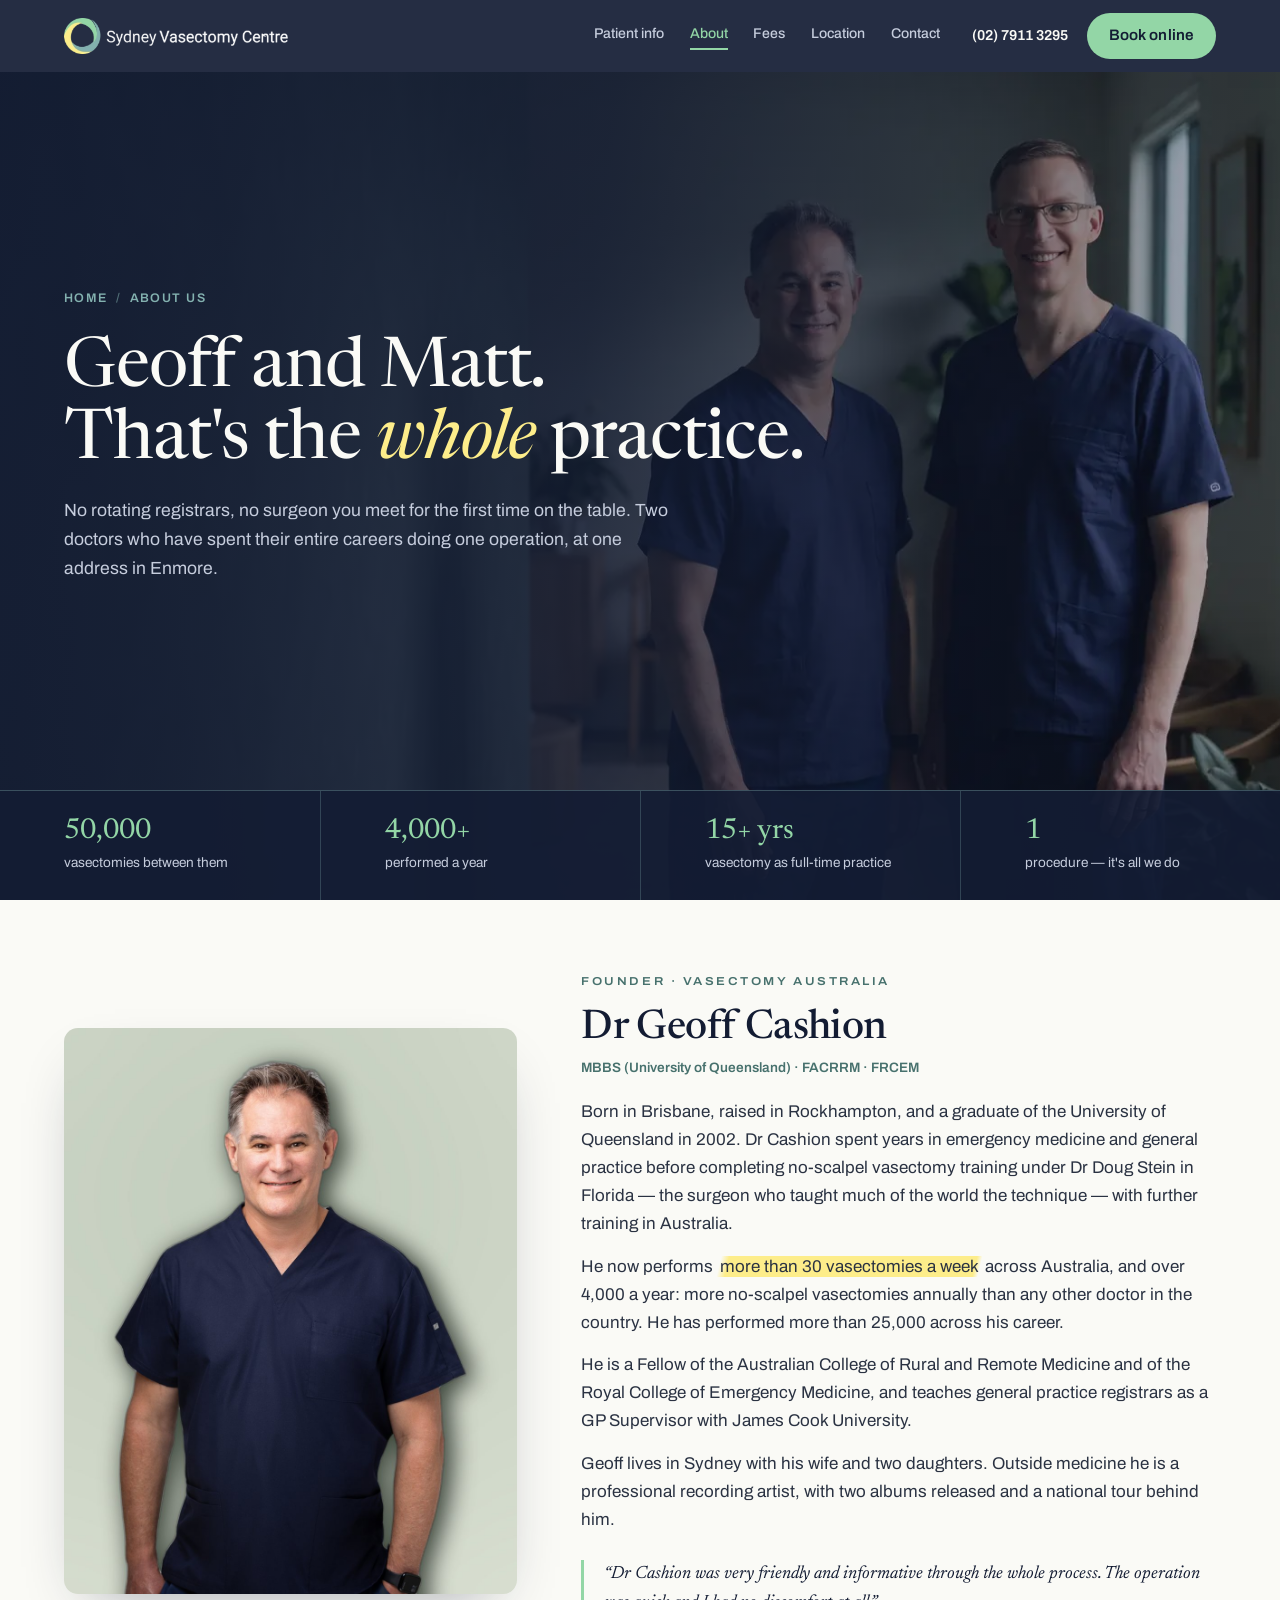
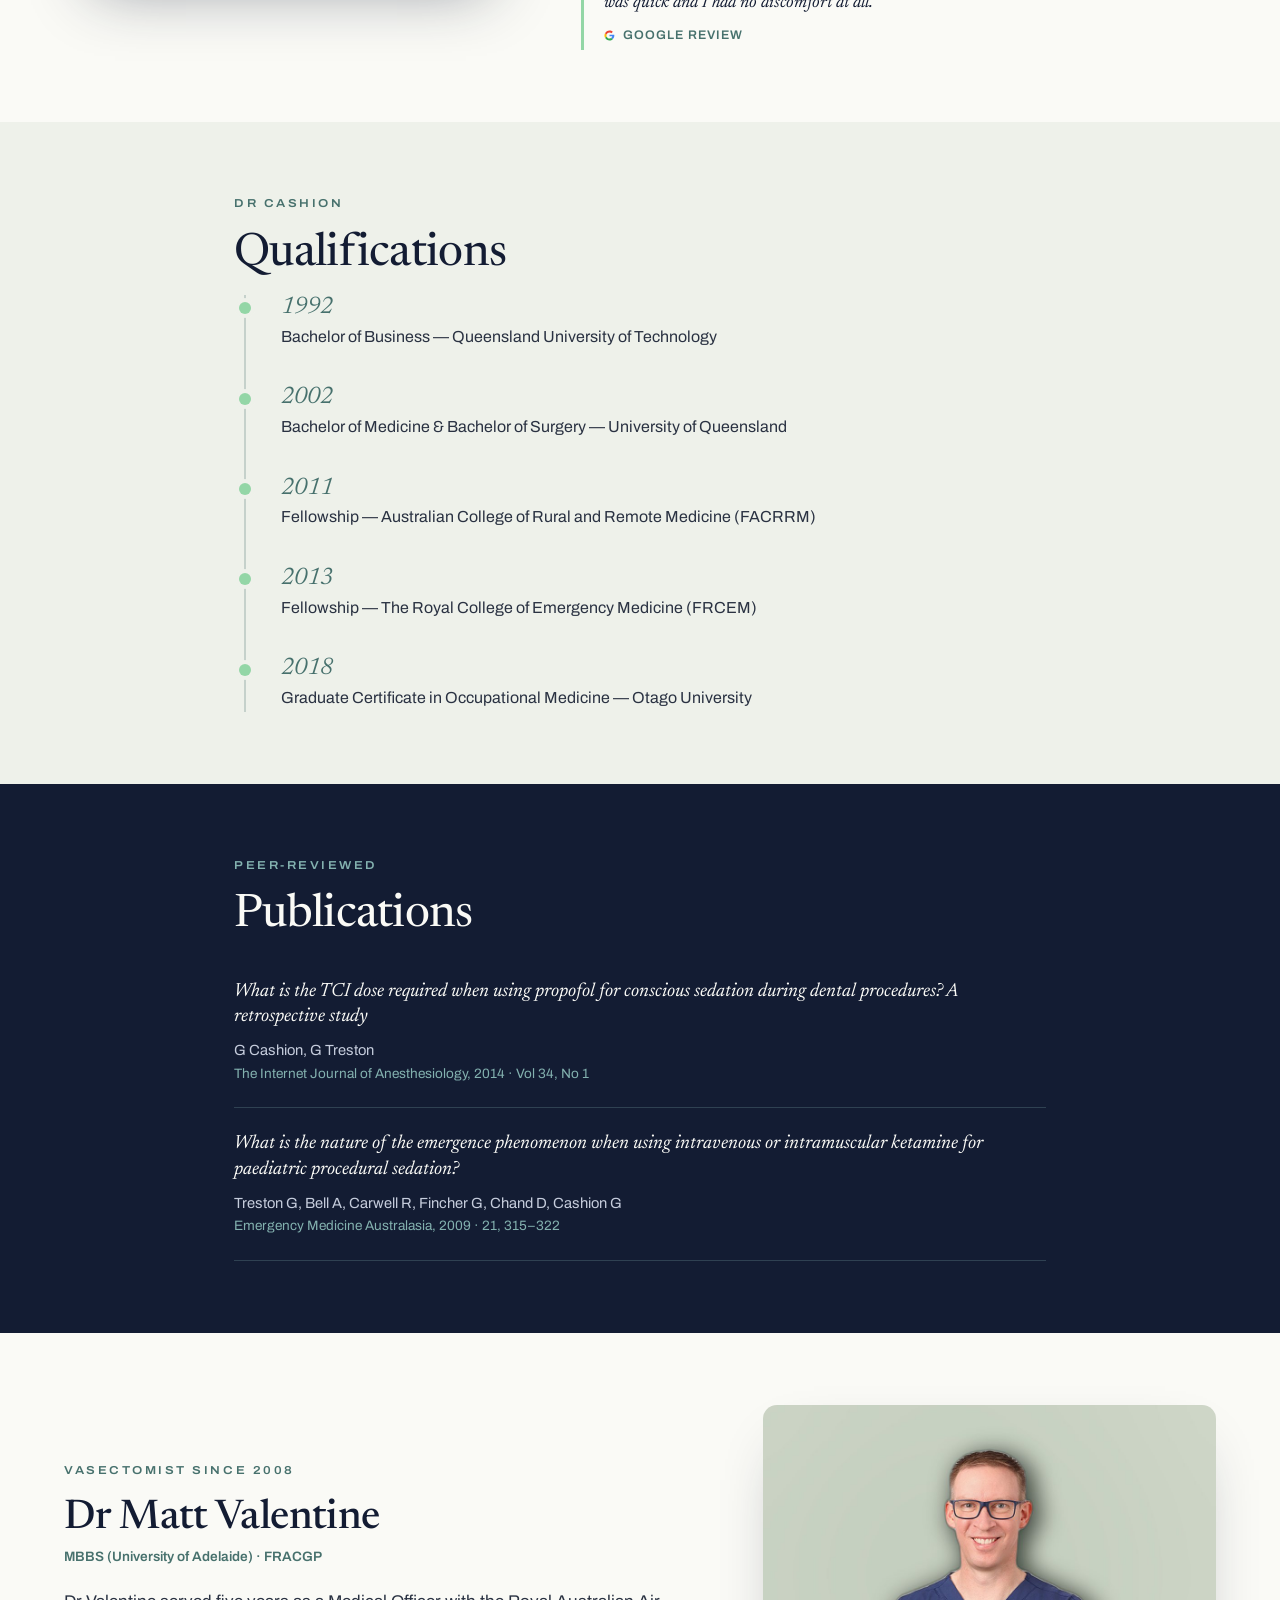
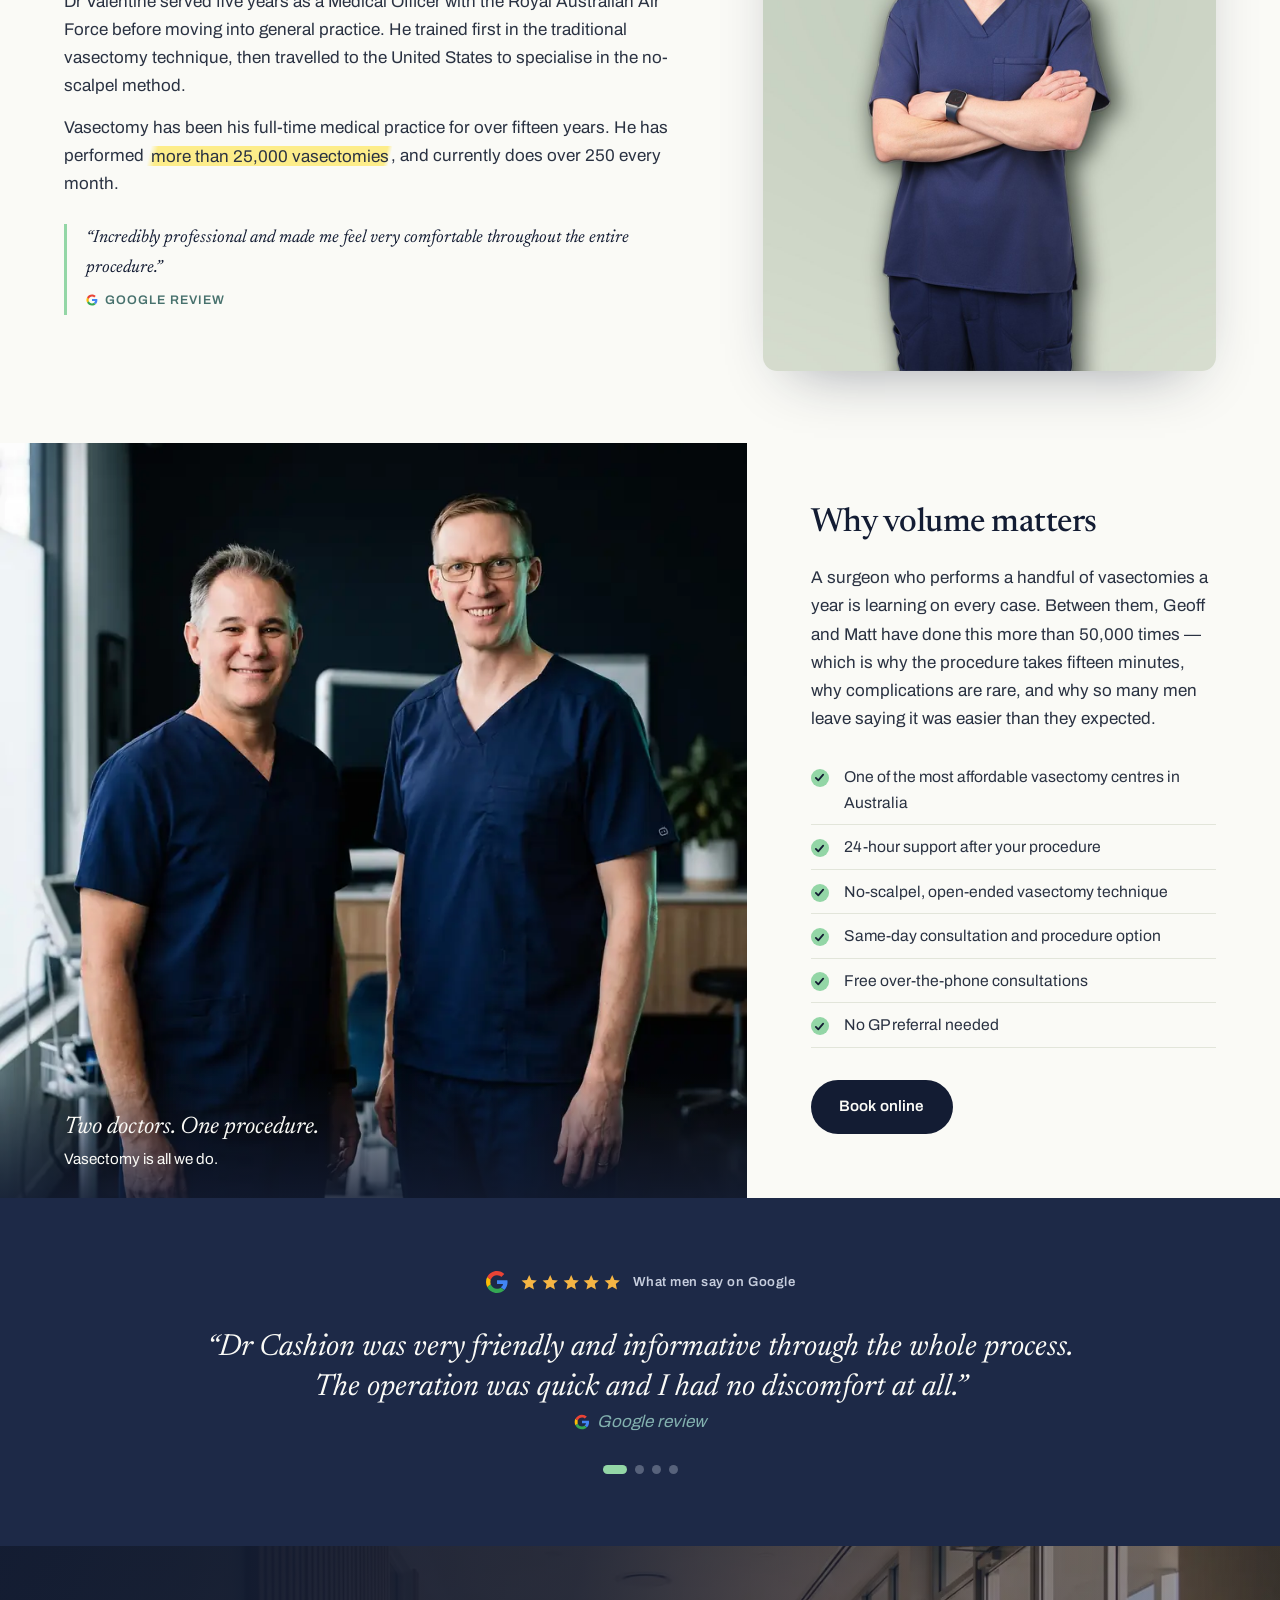
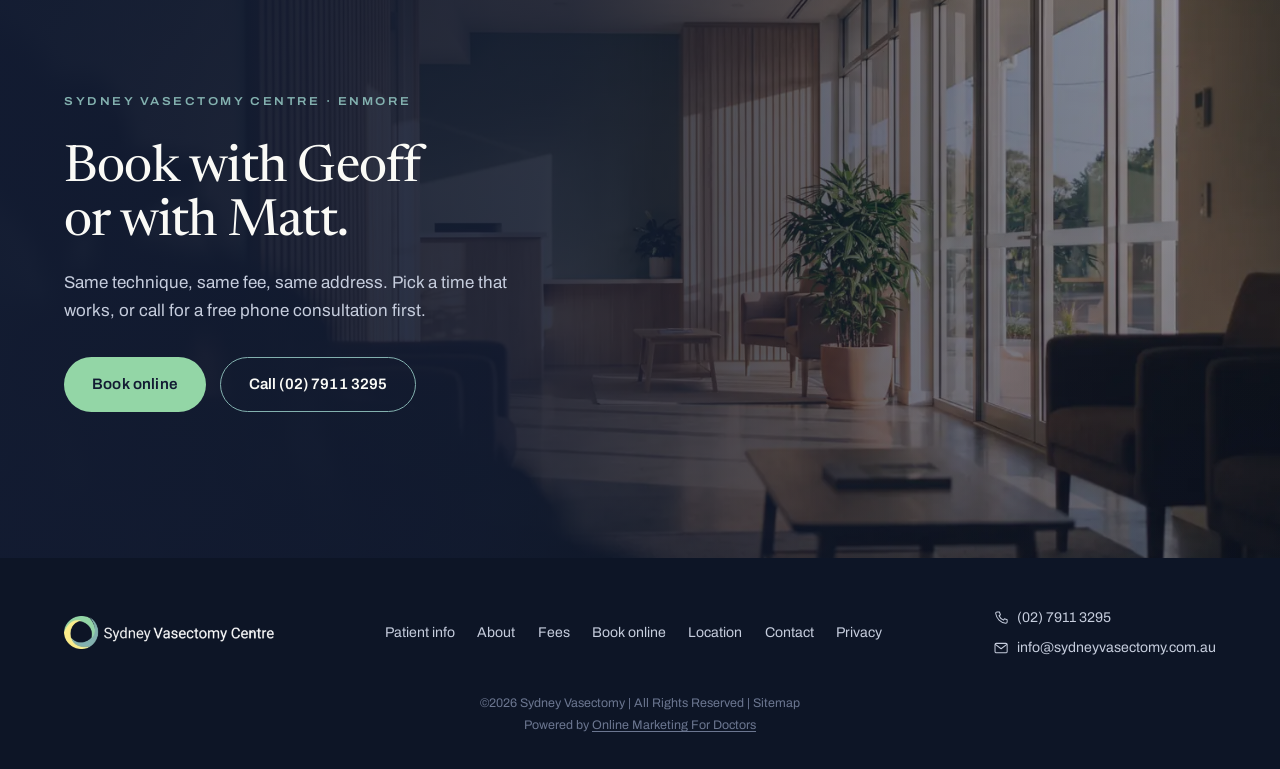
==== commit 51c093c7: "Add a back-to-top button and link the footer agency credit Back-to-top sits fixed in the bottom righ" ====
--- a/about.html
+++ b/about.html
@@ -9,9 +9,9 @@
 <link rel="stylesheet" href="assets/css/style.css">
 <link rel="stylesheet" href="assets/css/pages.css">
 </head>
-<body>
-
-<header class="topbar" id="top">
+<body id="top">
+
+<header class="topbar">
   <a class="brand" href="index.html">
     <img src="assets/img/logo.png" alt="Sydney Vasectomy Centre" width="380" height="60">
   </a>
@@ -272,8 +272,12 @@
     </div>
   </div>
   <p class="footer-legal">©2026 Sydney Vasectomy | All Rights Reserved | Sitemap<br>
-  Powered by Online Marketing For Doctors</p>
+  Powered by <a href="https://onlinemarketingfordoctors.com/" rel="noopener">Online Marketing For Doctors</a></p>
 </footer>
+
+<a class="to-top" href="#top" aria-label="Back to top">
+  <svg class="icon" viewBox="0 0 24 24" aria-hidden="true"><path d="M12 19V6"/><path d="m6 11.5 6-6 6 6"/></svg>
+</a>
 
 <script src="assets/js/main.js"></script>
 </body>
--- a/assets/css/style.css
+++ b/assets/css/style.css
@@ -898,3 +898,38 @@
   .reviews-lead { grid-template-columns: 1fr; }
   .reviews-photo { max-width: 420px; margin: 0 auto; }
 }
+
+/* ---------------- back to top ---------------- */
+.footer-legal a {
+  color: inherit;
+  text-decoration: underline;
+  text-underline-offset: 2px;
+}
+.footer-legal a:hover { color: var(--mint); }
+
+.to-top {
+  position: fixed;
+  right: clamp(1rem, 3vw, 2rem);
+  bottom: clamp(1rem, 3vw, 2rem);
+  z-index: 45;
+  display: grid;
+  place-items: center;
+  width: 3rem;
+  height: 3rem;
+  border-radius: 50%;
+  background: var(--ink);
+  color: var(--paper);
+  /* hairline keeps the ink circle legible against the dark footer too */
+  border: 1px solid rgba(131, 177, 175, 0.5);
+  box-shadow: 0 14px 32px -12px rgba(19, 28, 51, 0.6);
+  transition: opacity 0.25s ease, transform 0.25s ease, background 0.2s ease;
+}
+.to-top .icon { width: 1.25rem; height: 1.25rem; stroke-width: 1.8; }
+.to-top:hover { background: var(--navy); border-color: var(--mint); color: var(--mint); }
+.to-top:focus-visible { outline: 3px solid var(--mint); outline-offset: 3px; }
+/* JS adds is-hidden on load, so the button still works with scripting off */
+.to-top.is-hidden {
+  opacity: 0;
+  transform: translateY(0.75rem);
+  pointer-events: none;
+}
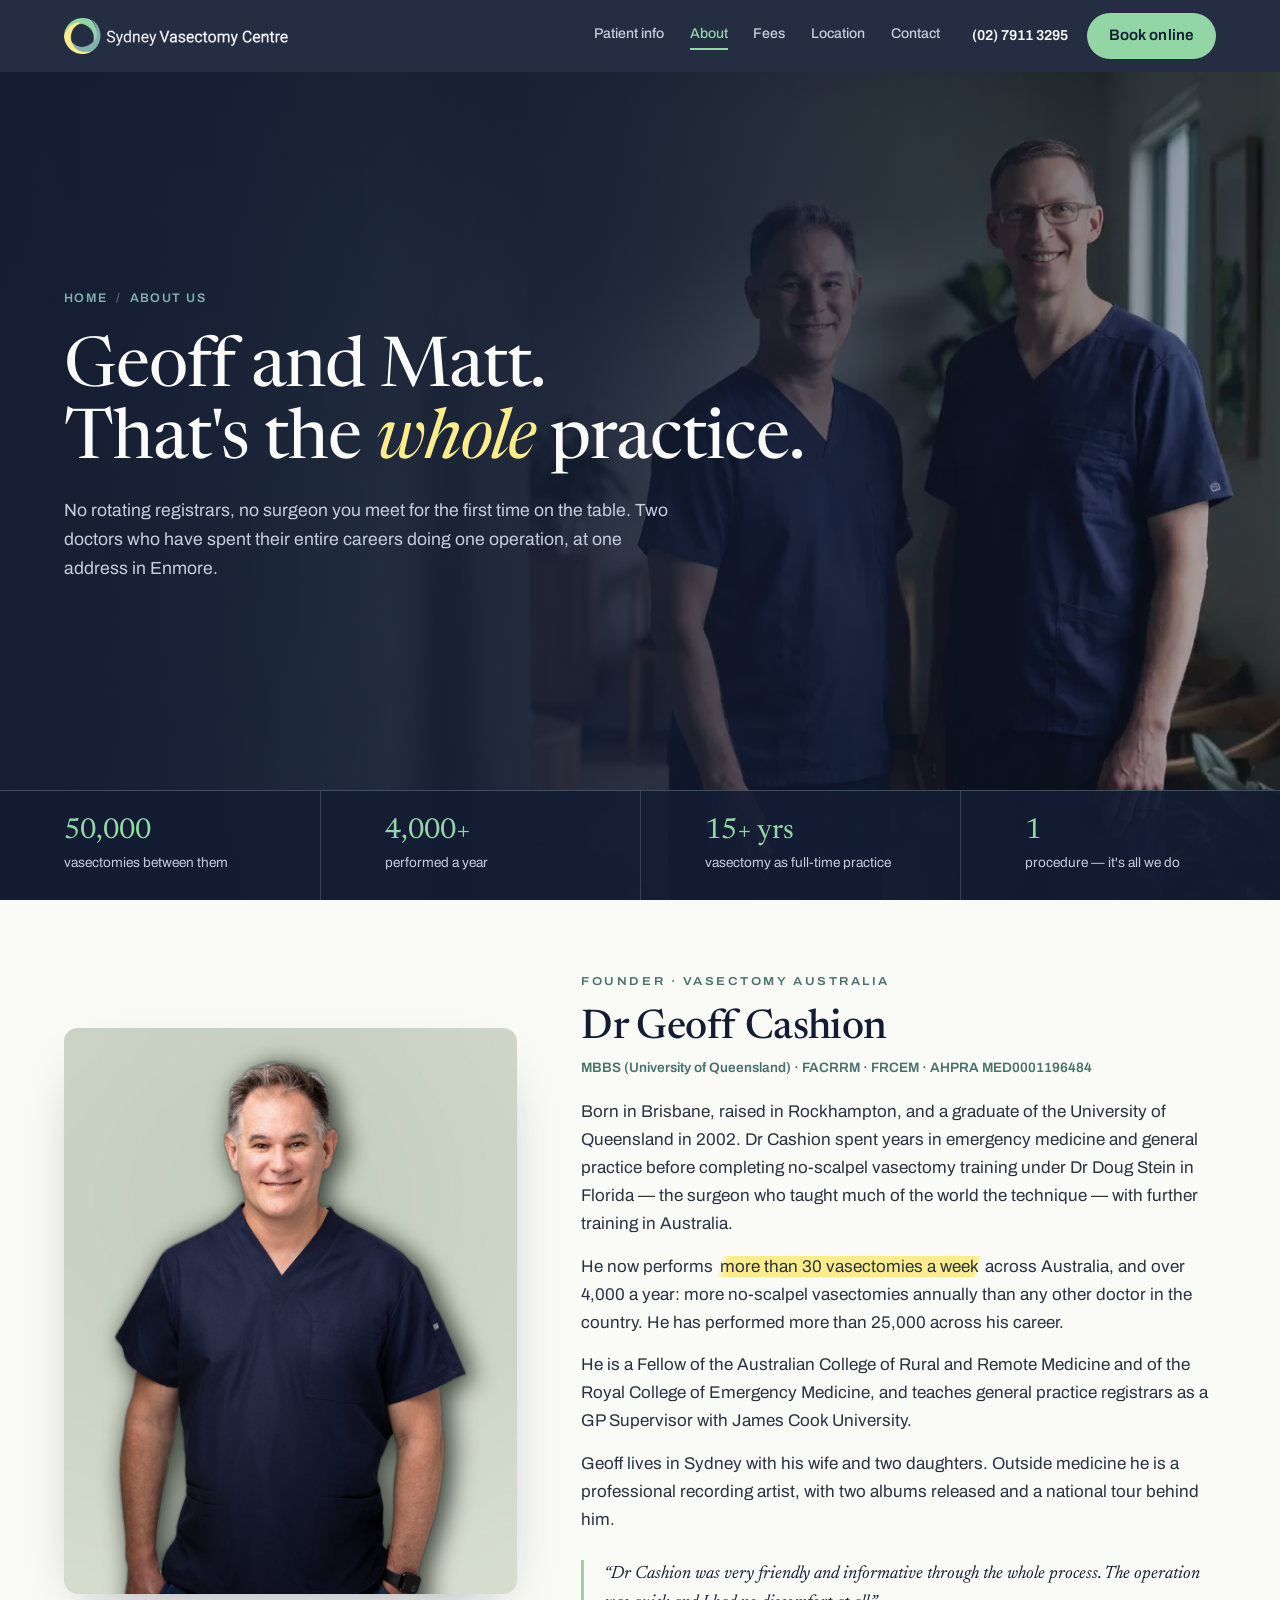
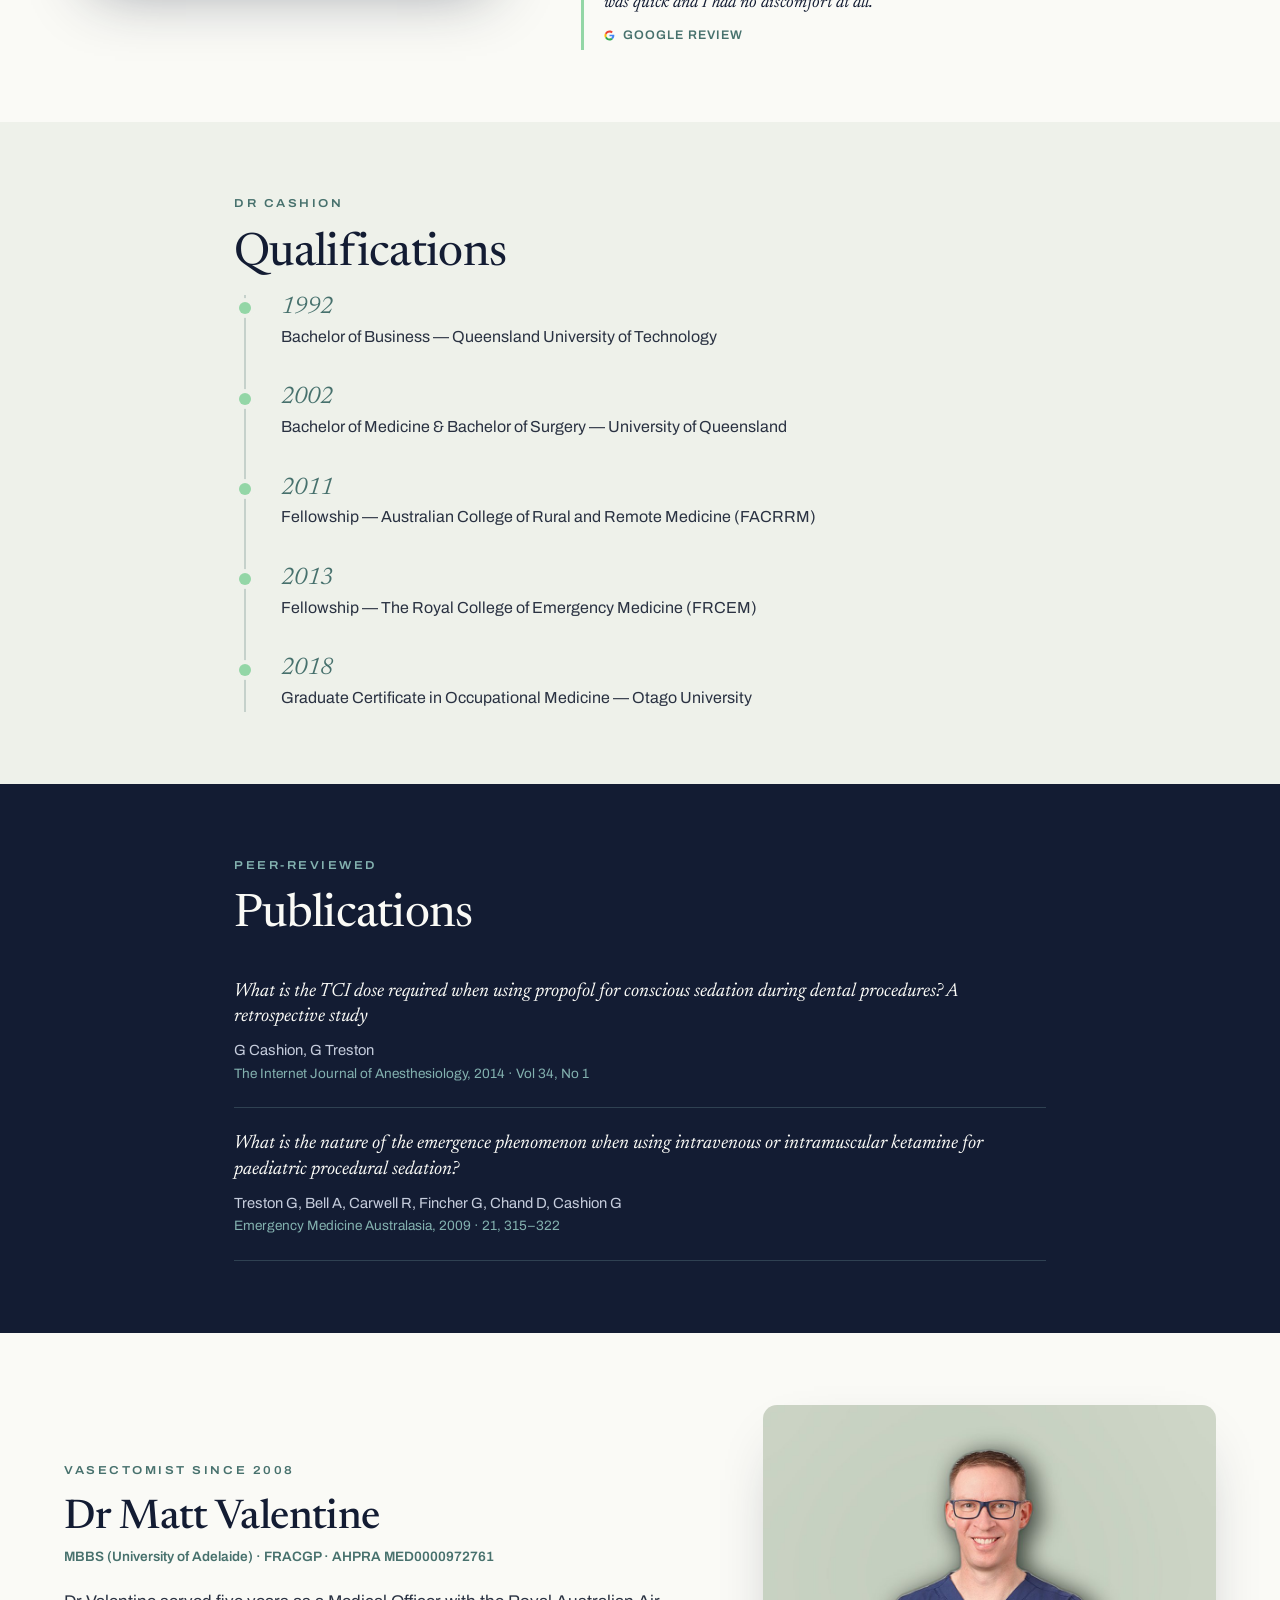
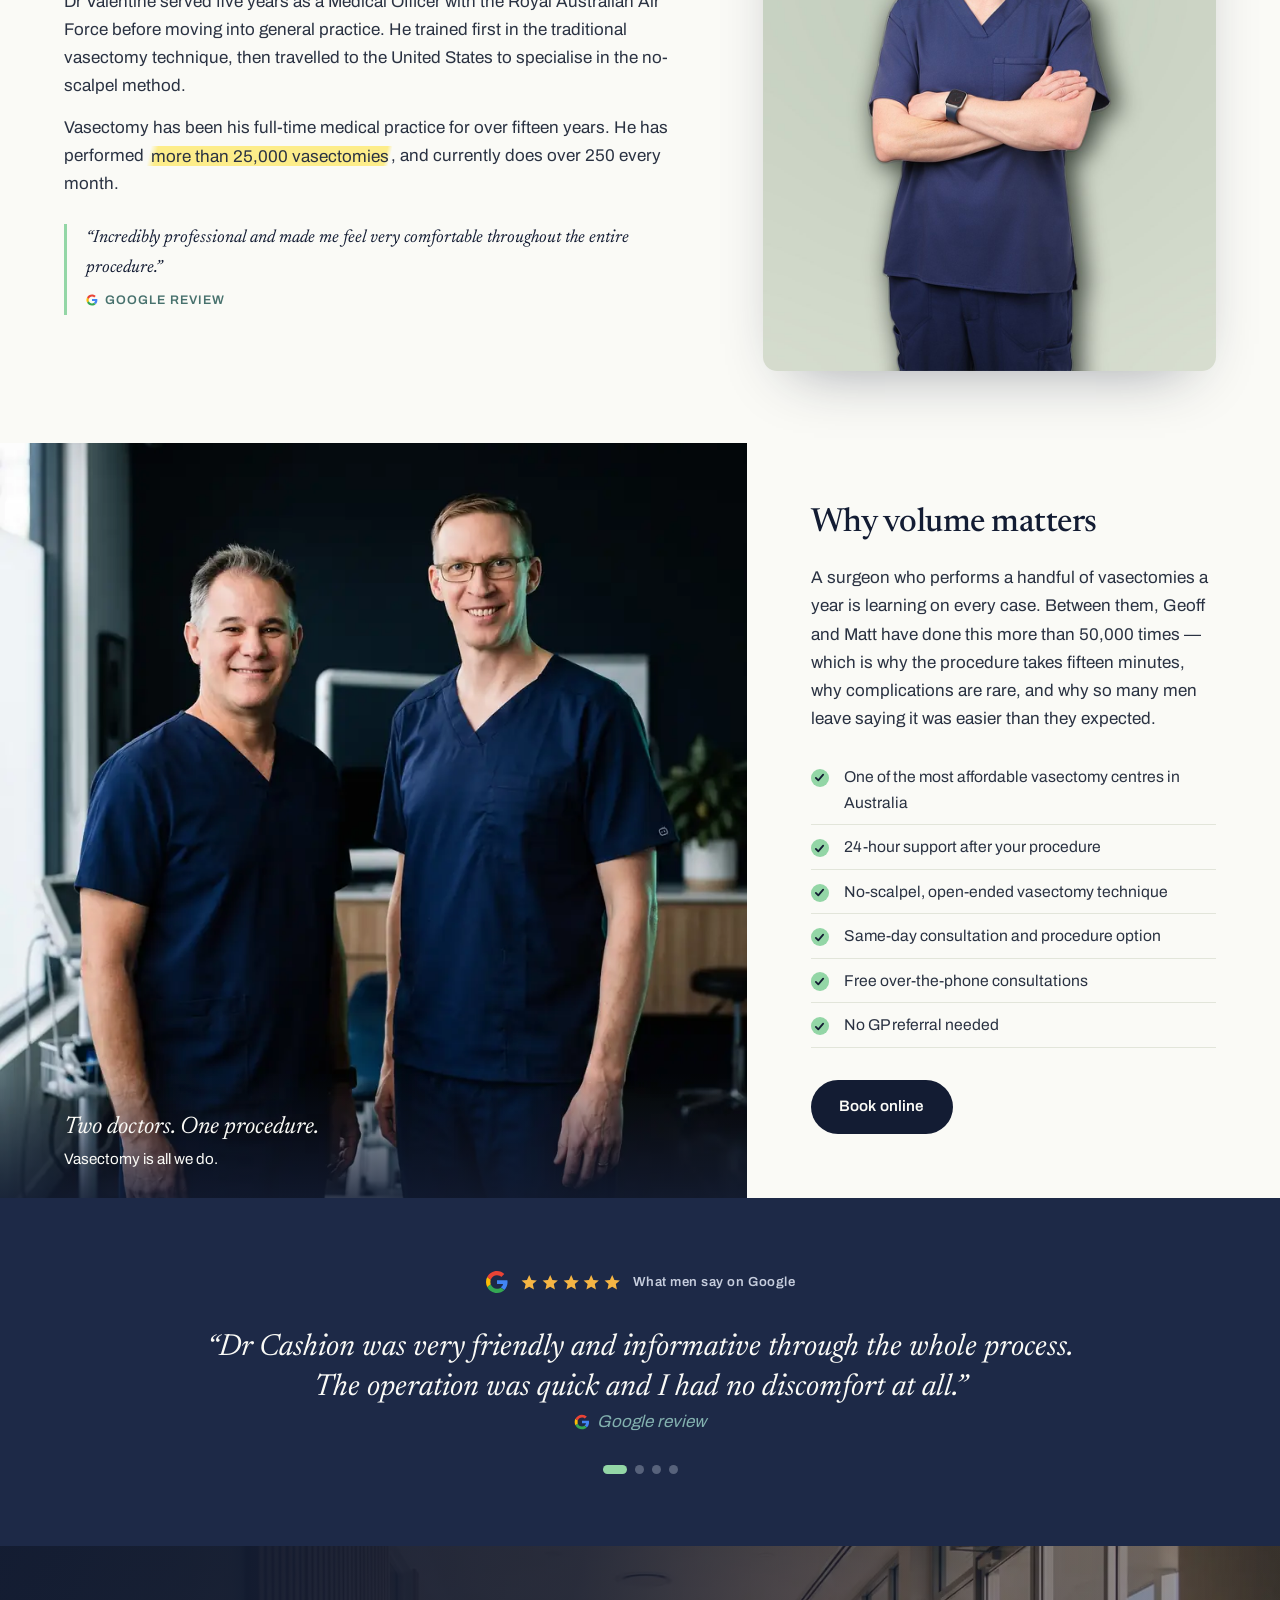
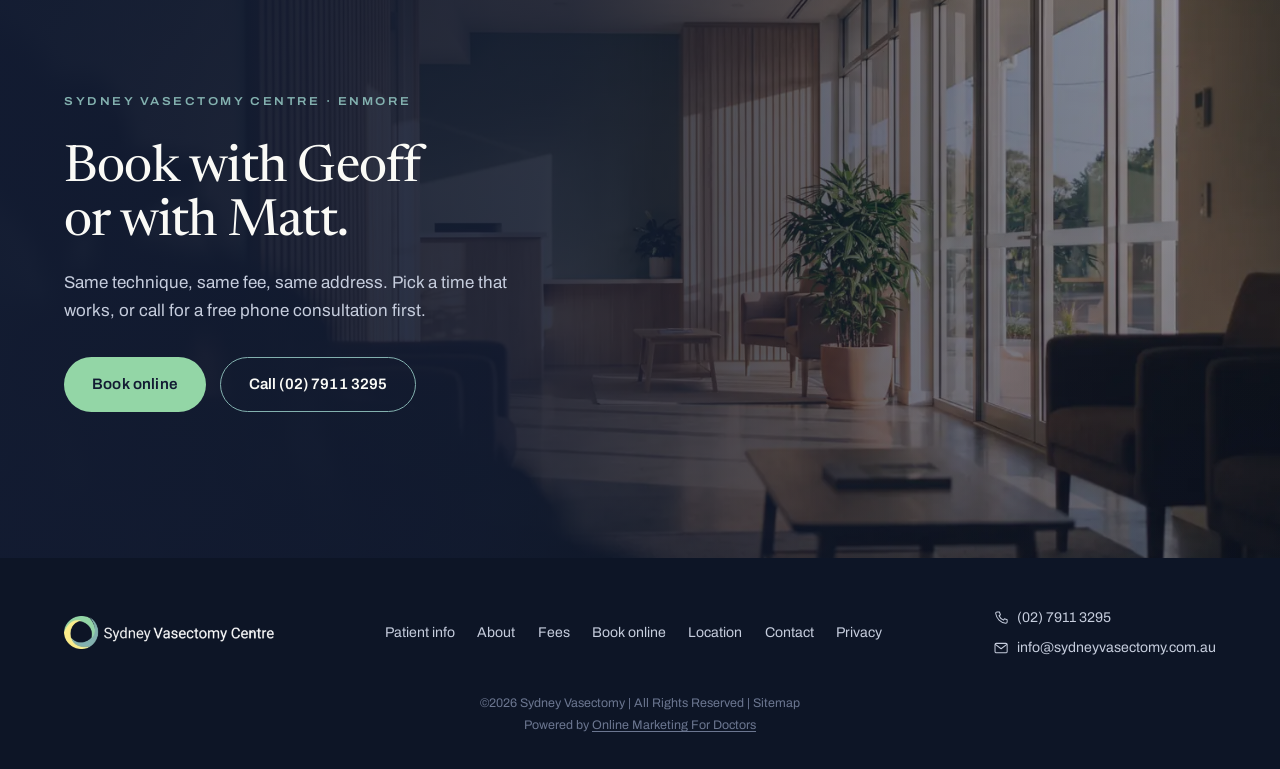
==== commit a4d035f0: "Add AHPRA registration numbers to both doctor profiles Required under the AHPRA advertising guidelin" ====
--- a/about.html
+++ b/about.html
@@ -59,7 +59,7 @@
         <div class="profile-body">
           <p class="eyebrow">Founder · Vasectomy Australia</p>
           <h3>Dr Geoff Cashion</h3>
-          <p class="credentials">MBBS (University of Queensland) · FACRRM · FRCEM</p>
+          <p class="credentials">MBBS (University of Queensland) · FACRRM · FRCEM · AHPRA MED0001196484</p>
           <p>Born in Brisbane, raised in Rockhampton, and a graduate of the University of
           Queensland in 2002. Dr Cashion spent years in emergency medicine and general
           practice before completing no-scalpel vasectomy training under Dr Doug Stein in
@@ -146,7 +146,7 @@
         <div class="profile-body">
           <p class="eyebrow">Vasectomist since 2008</p>
           <h3>Dr Matt Valentine</h3>
-          <p class="credentials">MBBS (University of Adelaide) · FRACGP</p>
+          <p class="credentials">MBBS (University of Adelaide) · FRACGP · AHPRA MED0000972761</p>
           <p>Dr Valentine served five years as a Medical Officer with the Royal Australian
           Air Force before moving into general practice. He trained first in the traditional
           vasectomy technique, then travelled to the United States to specialise in the
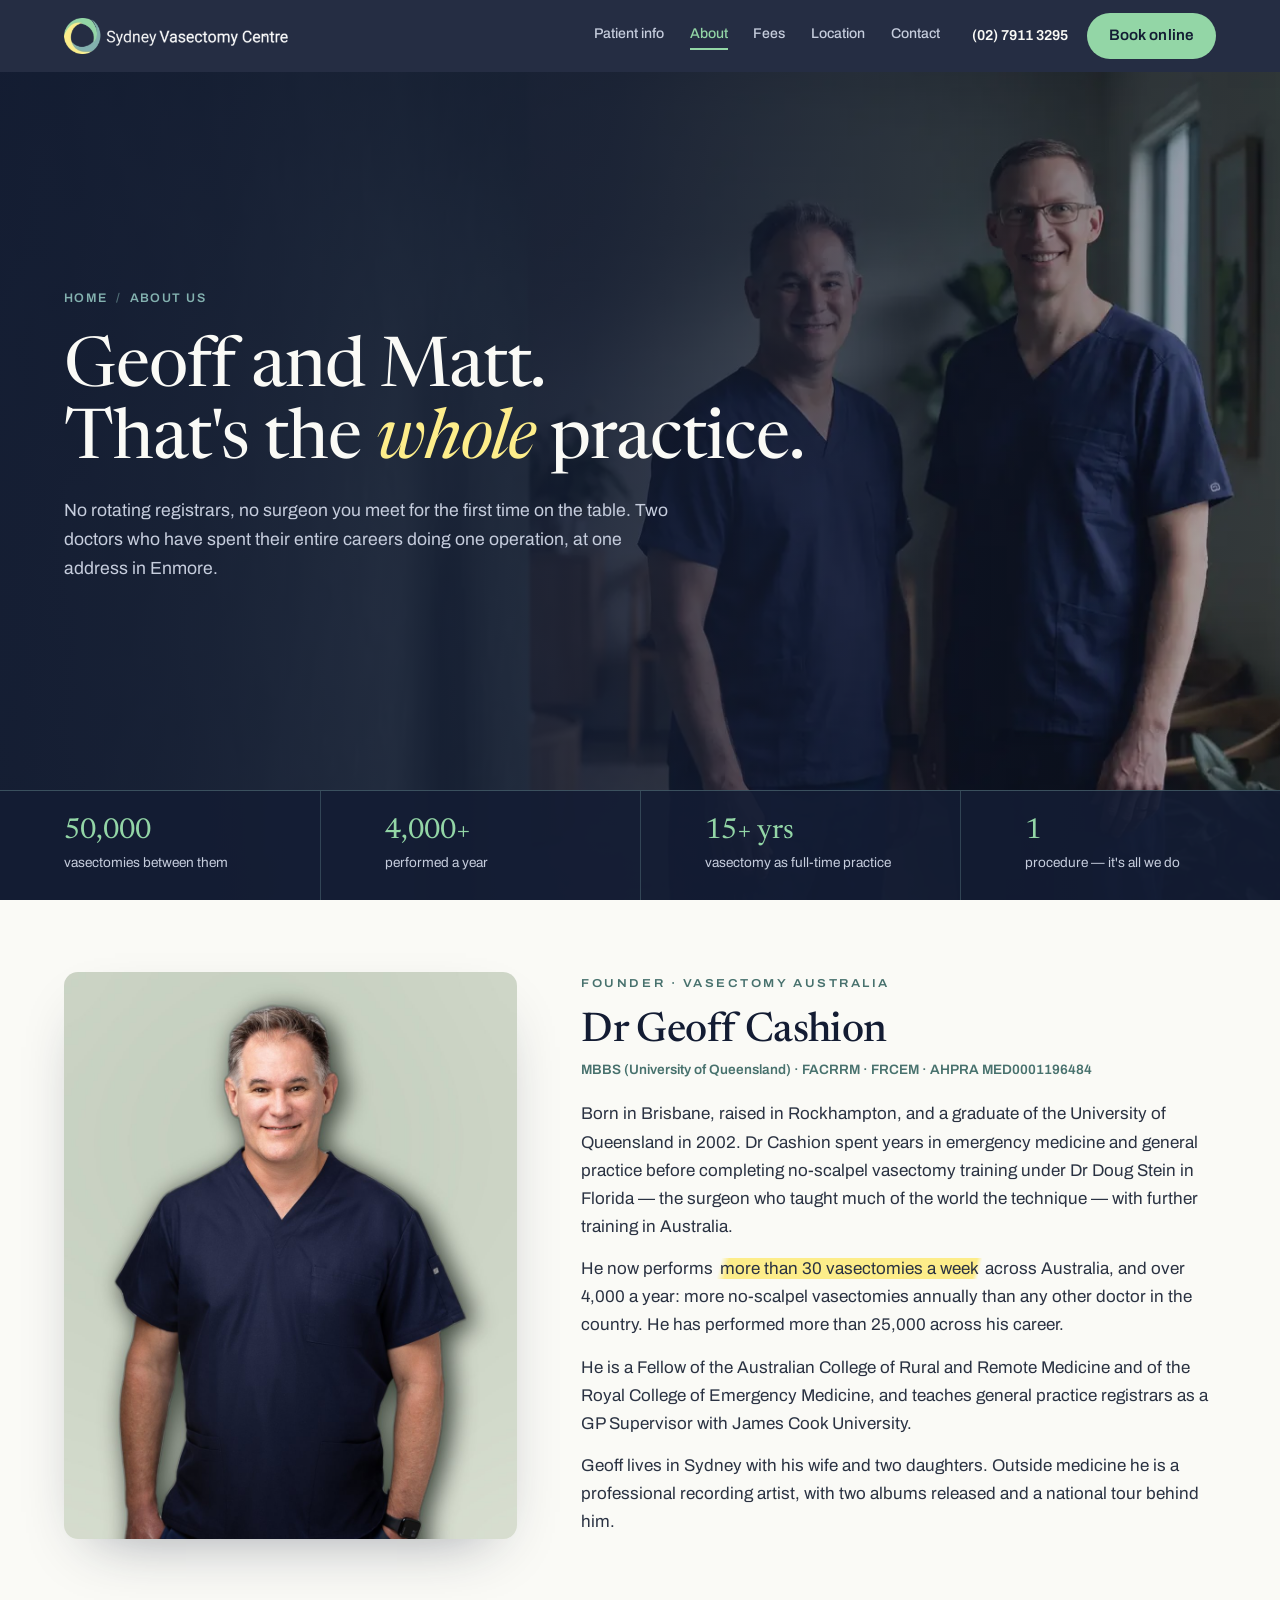
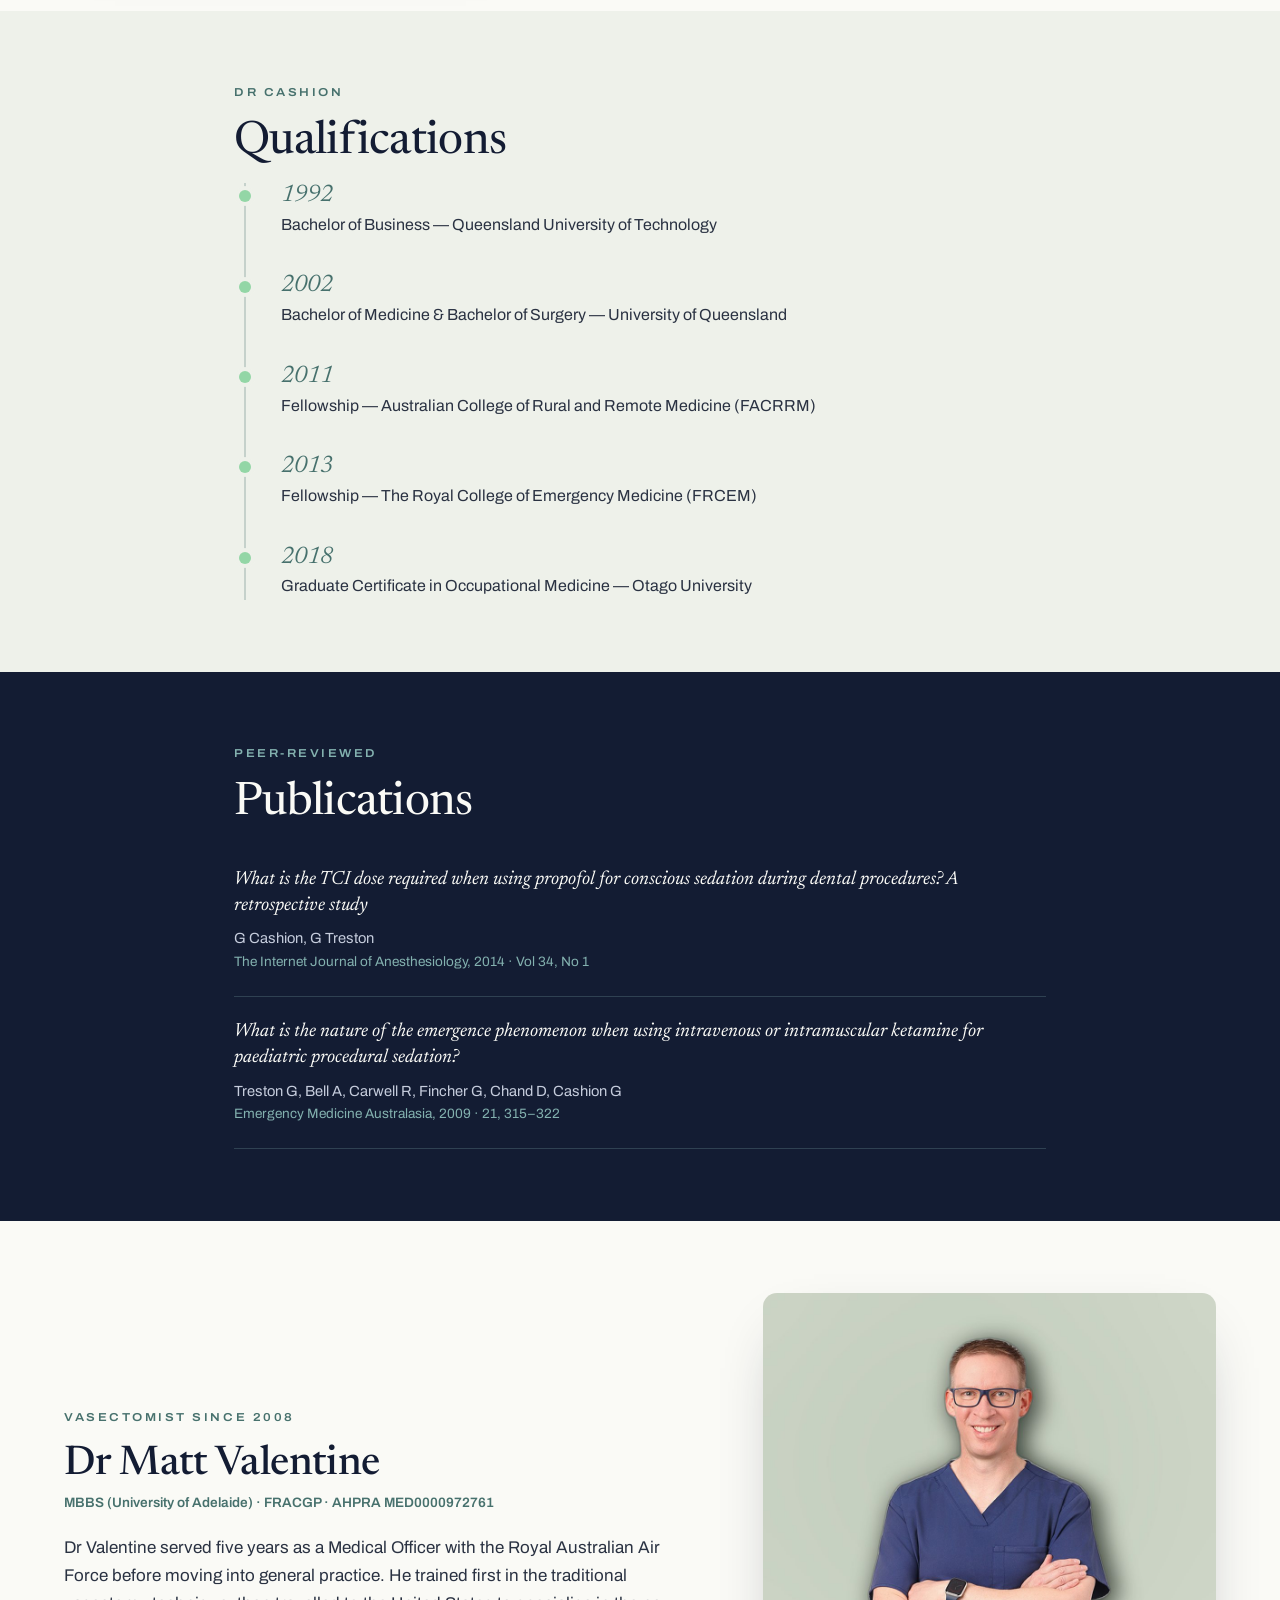
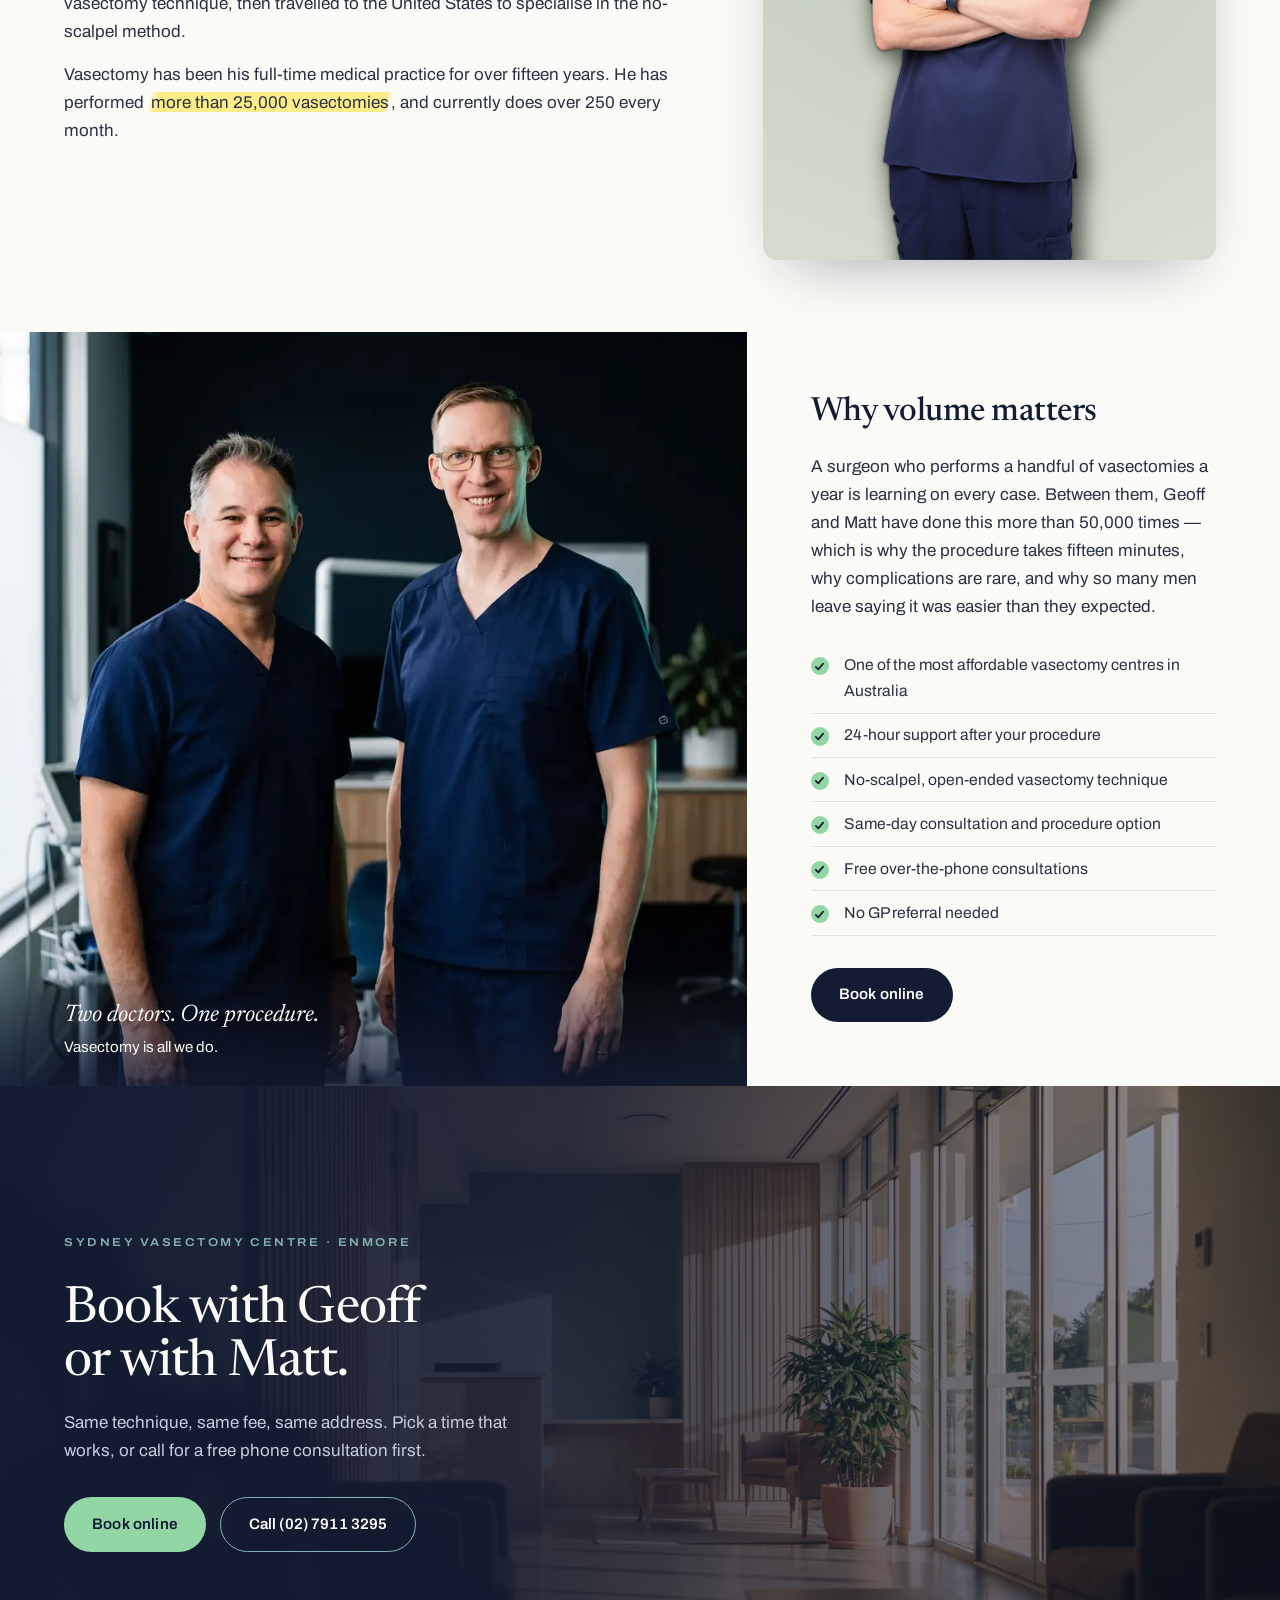
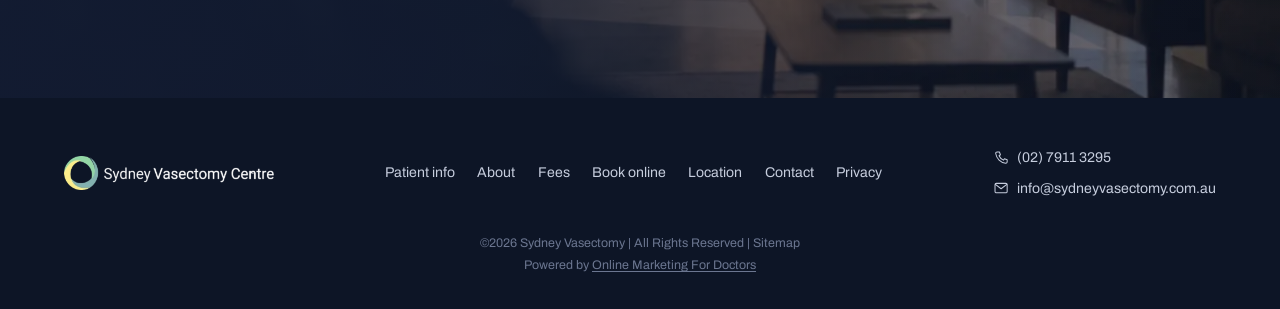
==== commit 05bd124e: "Remove all patient testimonials and review content for AHPRA compliance Testimonials about clinical " ====
--- a/about.html
+++ b/about.html
@@ -74,11 +74,6 @@
           <p>Geoff lives in Sydney with his wife and two daughters. Outside medicine he is
           a professional recording artist, with two albums released and a national tour
           behind him.</p>
-          <blockquote class="margin-quote">
-            <p>“Dr Cashion was very friendly and informative through the whole process.
-            The operation was quick and I had no discomfort at all.”</p>
-            <cite class="google-cite"><span class="g-logo" aria-hidden="true"></span>Google review</cite>
-          </blockquote>
         </div>
       </article>
     </div>
@@ -154,11 +149,6 @@
           <p>Vasectomy has been his full-time medical practice for over fifteen years. He has
           performed <mark>more than 25,000 vasectomies</mark>, and currently does over 250
           every month.</p>
-          <blockquote class="margin-quote">
-            <p>“Incredibly professional and made me feel very comfortable throughout the
-            entire procedure.”</p>
-            <cite class="google-cite"><span class="g-logo" aria-hidden="true"></span>Google review</cite>
-          </blockquote>
         </div>
       </article>
     </div>
@@ -188,49 +178,6 @@
     </div>
   </section>
 
-  <!-- ============ REVIEWS CAROUSEL ============ -->
-  <section class="band-navy">
-    <div class="wrap">
-      <div class="rating" style="justify-content:center;margin-bottom:2.2rem">
-        <span class="g-logo g-logo-lg" aria-hidden="true"></span>
-        <span class="stars" aria-hidden="true">
-          <svg viewBox="0 0 24 24"><polygon points="12,2.5 14.9,9 22,9.7 16.7,14.4 18.2,21.4 12,17.8 5.8,21.4 7.3,14.4 2,9.7 9.1,9"/></svg>
-          <svg viewBox="0 0 24 24"><polygon points="12,2.5 14.9,9 22,9.7 16.7,14.4 18.2,21.4 12,17.8 5.8,21.4 7.3,14.4 2,9.7 9.1,9"/></svg>
-          <svg viewBox="0 0 24 24"><polygon points="12,2.5 14.9,9 22,9.7 16.7,14.4 18.2,21.4 12,17.8 5.8,21.4 7.3,14.4 2,9.7 9.1,9"/></svg>
-          <svg viewBox="0 0 24 24"><polygon points="12,2.5 14.9,9 22,9.7 16.7,14.4 18.2,21.4 12,17.8 5.8,21.4 7.3,14.4 2,9.7 9.1,9"/></svg>
-          <svg viewBox="0 0 24 24"><polygon points="12,2.5 14.9,9 22,9.7 16.7,14.4 18.2,21.4 12,17.8 5.8,21.4 7.3,14.4 2,9.7 9.1,9"/></svg>
-        </span>
-        <span class="rating-label">What men say on Google</span>
-      </div>
-
-      <div class="carousel">
-        <div class="carousel-track">
-          <figure>
-            <blockquote><p>“Dr Cashion was very friendly and informative through the whole
-            process. The operation was quick and I had no discomfort at all.”</p></blockquote>
-            <cite class="google-cite"><span class="g-logo" aria-hidden="true"></span>Google review</cite>
-          </figure>
-          <figure>
-            <blockquote><p>“Incredibly professional and made me feel very comfortable
-            throughout the entire procedure.”</p></blockquote>
-            <cite class="google-cite"><span class="g-logo" aria-hidden="true"></span>Google review</cite>
-          </figure>
-          <figure>
-            <blockquote><p>“He's the doc who did my vasectomy and he's great. In and out,
-            no fuss, and he explained everything as he went.”</p></blockquote>
-            <cite class="google-cite"><span class="g-logo" aria-hidden="true"></span>Google review</cite>
-          </figure>
-          <figure>
-            <blockquote><p>“Easily the least stressful medical appointment I've ever had.
-            Back at work the next day.”</p></blockquote>
-            <cite class="google-cite"><span class="g-logo" aria-hidden="true"></span>Google review</cite>
-          </figure>
-        </div>
-        <div class="carousel-dots" role="tablist" aria-label="Reviews"></div>
-      </div>
-    </div>
-  </section>
-
   <!-- ============ CTA ============ -->
   <section class="closing">
     <img class="closing-bg" src="assets/img/clinic-bg.webp" alt="" width="1500" height="837" loading="lazy">
--- a/assets/css/style.css
+++ b/assets/css/style.css
@@ -271,56 +271,6 @@
 .btn .icon { margin-right: 0.5rem; }
 .btn { display: inline-flex; align-items: center; justify-content: center; }
 
-/* Google mark — official four-colour G */
-.g-logo {
-  display: inline-block;
-  width: 0.95em;
-  height: 0.95em;
-  flex: none;
-  vertical-align: -0.14em;
-  background: center/contain no-repeat url("data:image/svg+xml,%3Csvg xmlns='http://www.w3.org/2000/svg' viewBox='0 0 48 48'%3E%3Cpath fill='%234285F4' d='M45.1 24.5c0-1.6-.1-2.7-.4-4H24v7.3h12.1c-.2 1.9-1.6 4.9-4.5 6.9l6.9 5.4c4.1-3.8 6.6-9.4 6.6-15.6z'/%3E%3Cpath fill='%2334A853' d='M24 46c5.9 0 10.9-2 14.5-5.3l-6.9-5.4c-1.9 1.3-4.4 2.2-7.6 2.2-5.8 0-10.7-3.8-12.5-9.1l-7.1 5.5C8.1 41 15.4 46 24 46z'/%3E%3Cpath fill='%23FBBC05' d='M11.5 28.4c-.5-1.4-.7-2.9-.7-4.4s.3-3 .7-4.4l-7.1-5.5C2.9 17 2 20.4 2 24s.9 7 2.4 9.9l7.1-5.5z'/%3E%3Cpath fill='%23EA4335' d='M24 10.5c4.1 0 6.9 1.8 8.5 3.3l6.1-6C34.9 4.3 29.9 2 24 2 15.4 2 8.1 7 4.4 14.1l7.1 5.5c1.8-5.3 6.7-9.1 12.5-9.1z'/%3E%3C/svg%3E");
-}
-.g-logo-lg { width: 1.5rem; height: 1.5rem; }
-.google-cite {
-  display: inline-flex;
-  align-items: center;
-  gap: 0.45rem;
-}
-
-/* ---------------- Google rating badge (hero) ---------------- */
-.g-badge {
-  display: inline-flex;
-  align-items: center;
-  gap: 0.7rem;
-  margin-top: 2rem;
-  padding: 0.7rem 1.4rem;
-  border: 1px solid rgba(198, 205, 221, 0.28);
-  border-radius: 999px;
-  background: rgba(250, 250, 246, 0.05);
-  text-decoration: none;
-  transition: border-color 0.2s ease, background 0.2s ease;
-}
-.g-badge:hover { border-color: var(--mint); background: rgba(147, 214, 166, 0.1); }
-.g-badge:focus-visible { outline: 3px solid var(--mint); outline-offset: 3px; }
-.g-badge strong {
-  font-size: 1.15rem;
-  font-weight: 650;
-  color: var(--paper);
-  line-height: 1;
-}
-.g-badge .stars svg { width: 1.05rem; height: 1.05rem; }
-.g-badge-label {
-  font-size: 0.92rem;
-  color: var(--text-light);
-  white-space: nowrap;
-}
-
-@media (max-width: 560px) {
-  .g-badge { gap: 0.5rem; padding: 0.6rem 1rem; }
-  .g-badge-label { font-size: 0.8rem; }
-  .g-badge .stars svg { width: 0.9rem; height: 0.9rem; }
-}
-
 /* ---------------- pillars ---------------- */
 .pillars {
   display: grid;
@@ -416,27 +366,6 @@
   margin-bottom: 1.2rem;
 }
 .profile-body > p + p { margin-top: 0.9rem; }
-.margin-quote {
-  margin-top: 1.6rem;
-  padding-left: 1.2rem;
-  border-left: 3px solid var(--mint);
-}
-.margin-quote p {
-  font-family: var(--serif);
-  font-style: italic;
-  font-size: 1.12rem;
-  color: var(--ink);
-}
-.margin-quote cite {
-  display: block;
-  margin-top: 0.4rem;
-  font-style: normal;
-  font-size: 0.78rem;
-  font-weight: 600;
-  letter-spacing: 0.08em;
-  text-transform: uppercase;
-  color: var(--teal-deep);
-}
 
 /* ---------------- duo band + why choose ---------------- */
 .duo-band {
@@ -615,83 +544,13 @@
   color: #5a6272;
 }
 
-/* ---------------- reviews ---------------- */
-.reviews {
-  background: var(--sage);
-  padding: clamp(4rem, 9vh, 7rem) var(--gutter);
-  text-align: center;
-}
-.rating {
-  display: flex;
-  align-items: center;
-  justify-content: center;
-  gap: 0.7rem;
-  margin-bottom: 2rem;
-}
-.stars { display: inline-flex; gap: 0.15rem; }
-.stars svg {
-  width: 1.15rem;
-  height: 1.15rem;
-  fill: #f5b544;
-  stroke: none;
-}
-.rating-label {
-  font-size: 0.82rem;
-  font-weight: 600;
-  letter-spacing: 0.04em;
-  color: #5a6272;
-}
-
-.big-quote {
-  max-width: 52rem;
-  margin: 0 auto 3rem;
-}
-.big-quote p {
-  font-family: var(--serif);
-  font-style: italic;
-  font-weight: 400;
-  font-size: clamp(1.5rem, 3.2vw, 2.4rem);
-  line-height: 1.25;
-  color: var(--ink);
-}
-.big-quote cite,
-.review-row cite {
-  display: flex;
-  justify-content: center;
-  margin-top: 1rem;
-  font-style: normal;
-  font-size: 0.78rem;
-  font-weight: 600;
-  letter-spacing: 0.1em;
-  text-transform: uppercase;
-  color: var(--teal-deep);
-}
-.review-row cite { justify-content: flex-start; }
-.margin-quote cite { display: inline-flex; }
-.review-row {
-  display: grid;
-  grid-template-columns: repeat(3, 1fr);
-  gap: clamp(1.5rem, 4vw, 3.5rem);
-  max-width: 1180px;
-  margin: 0 auto;
-  text-align: left;
-}
-.review-row blockquote {
-  border-top: 3px solid var(--mint);
-  padding-top: 1.1rem;
-}
-.review-row blockquote:nth-child(2) { border-color: var(--butter); }
-.review-row blockquote:nth-child(3) { border-color: var(--teal); }
-.review-row p {
-  font-family: var(--serif);
-  font-size: 1.15rem;
-  font-style: italic;
-  color: var(--ink);
-}
-.review-row cite { margin-top: 0.7rem; }
-
 /* ---------------- faq ---------------- */
 .faq {
+  /* full-bleed sage band while the grid keeps its max-width; restores the tonal
+     break that the removed reviews section used to provide */
+  background: var(--sage);
+  box-shadow: 0 0 0 100vmax var(--sage);
+  clip-path: inset(0 -100vmax);
   display: grid;
   grid-template-columns: minmax(0, 5fr) minmax(0, 7fr);
   gap: clamp(2.5rem, 6vw, 6rem);
@@ -700,6 +559,8 @@
   padding: clamp(4rem, 9vh, 7rem) var(--gutter);
   align-items: start;
 }
+/* on Fees the FAQ already follows a sage band — keep it on paper there */
+.band-sage + .faq { background: none; box-shadow: none; clip-path: none; }
 .faq-head { position: sticky; top: 6rem; }
 .faq-head h2 { margin-bottom: 1rem; }
 .faq-list details {
@@ -833,7 +694,6 @@
   .duo-band { grid-template-columns: 1fr; }
   .pricing { grid-template-columns: 1fr; }
   .steps { columns: 1; }
-  .review-row { grid-template-columns: 1fr; }
   .faq { grid-template-columns: 1fr; }
   .faq-head { position: static; }
   .closing::after {
@@ -848,7 +708,6 @@
   .topbar-actions .btn { padding: 0.55rem 1rem; font-size: 0.85rem; }
   .hero h1 { font-size: clamp(2.5rem, 11vw, 3.4rem); }
   .hero-stats strong { font-size: 1.5rem; }
-  .rating { flex-wrap: wrap; }
   .hero-portrait figcaption {
     left: 0.7rem;
     right: 0.7rem;
@@ -857,46 +716,6 @@
     letter-spacing: 0.1em;
     text-align: center;
   }
-}
-
-/* ---------------- reviews lead (photo + headline quote) ---------------- */
-.reviews-lead {
-  display: grid;
-  grid-template-columns: minmax(0, 5fr) minmax(0, 7fr);
-  gap: clamp(2rem, 5vw, 4.5rem);
-  align-items: center;
-  max-width: 1180px;
-  margin: 0 auto 3.5rem;
-  text-align: left;
-}
-.reviews-photo { position: relative; }
-.reviews-photo img {
-  width: 100%;
-  border-radius: 14px;
-  box-shadow: 0 26px 64px -32px rgba(19, 28, 51, 0.5);
-}
-.reviews-photo figcaption {
-  position: absolute;
-  left: 1rem;
-  right: 1rem;
-  bottom: 1rem;
-  font-size: 0.72rem;
-  font-weight: 600;
-  letter-spacing: 0.08em;
-  color: var(--paper);
-  background: rgba(19, 28, 51, 0.72);
-  backdrop-filter: blur(4px);
-  padding: 0.45rem 0.9rem;
-  border-radius: 999px;
-}
-.reviews-lead .eyebrow { margin-bottom: 0.9rem; }
-.reviews-lead .rating { justify-content: flex-start; margin-bottom: 1.6rem; }
-.reviews-lead .big-quote { max-width: none; margin: 0; }
-.reviews-lead .big-quote cite { justify-content: flex-start; }
-
-@media (max-width: 900px) {
-  .reviews-lead { grid-template-columns: 1fr; }
-  .reviews-photo { max-width: 420px; margin: 0 auto; }
 }
 
 /* ---------------- back to top ---------------- */
--- a/assets/css/pages.css
+++ b/assets/css/pages.css
@@ -441,53 +441,6 @@
   border-radius: 999px;
   margin-bottom: 1.6rem;
 }
-
-/* ---------------- quote carousel ---------------- */
-.carousel { position: relative; max-width: 900px; margin: 0 auto; }
-.carousel-track {
-  display: flex;
-  overflow-x: auto;
-  scroll-snap-type: x mandatory;
-  scrollbar-width: none;
-  gap: 0;
-}
-.carousel-track::-webkit-scrollbar { display: none; }
-.carousel-track > figure {
-  flex: 0 0 100%;
-  scroll-snap-align: center;
-  text-align: center;
-  padding: 0 1rem;
-}
-.carousel-track blockquote p {
-  font-family: var(--serif);
-  font-style: italic;
-  font-size: clamp(1.3rem, 2.6vw, 1.9rem);
-  line-height: 1.3;
-  color: var(--ink);
-}
-.band-ink .carousel-track blockquote p,
-.band-navy .carousel-track blockquote p { color: var(--paper); }
-.carousel-dots {
-  display: flex;
-  justify-content: center;
-  gap: 0.5rem;
-  margin-top: 1.6rem;
-}
-.carousel-dots button {
-  width: 9px;
-  height: 9px;
-  border-radius: 50%;
-  border: 0;
-  background: rgba(71, 113, 109, 0.3);
-  cursor: pointer;
-  padding: 0;
-}
-.carousel-dots button[aria-current="true"] { background: var(--teal-deep); width: 24px; border-radius: 999px; }
-.band-ink .carousel-dots button,
-.band-navy .carousel-dots button { background: rgba(198, 205, 221, 0.35); }
-.band-ink .carousel-dots button[aria-current="true"],
-.band-navy .carousel-dots button[aria-current="true"] { background: var(--mint); }
-.carousel-dots button:focus-visible { outline: 3px solid var(--mint); outline-offset: 3px; }
 
 /* ---------------- CTA strip ---------------- */
 .cta-strip {
@@ -628,10 +581,6 @@
 }
 
 /* dark-band text corrections */
-.band-ink .rating-label,
-.band-navy .rating-label { color: var(--text-light); }
-.band-ink .google-cite,
-.band-navy .google-cite,
 .band-ink .fine,
 .band-navy .fine { color: var(--teal); }
 .band-ink .lede,
